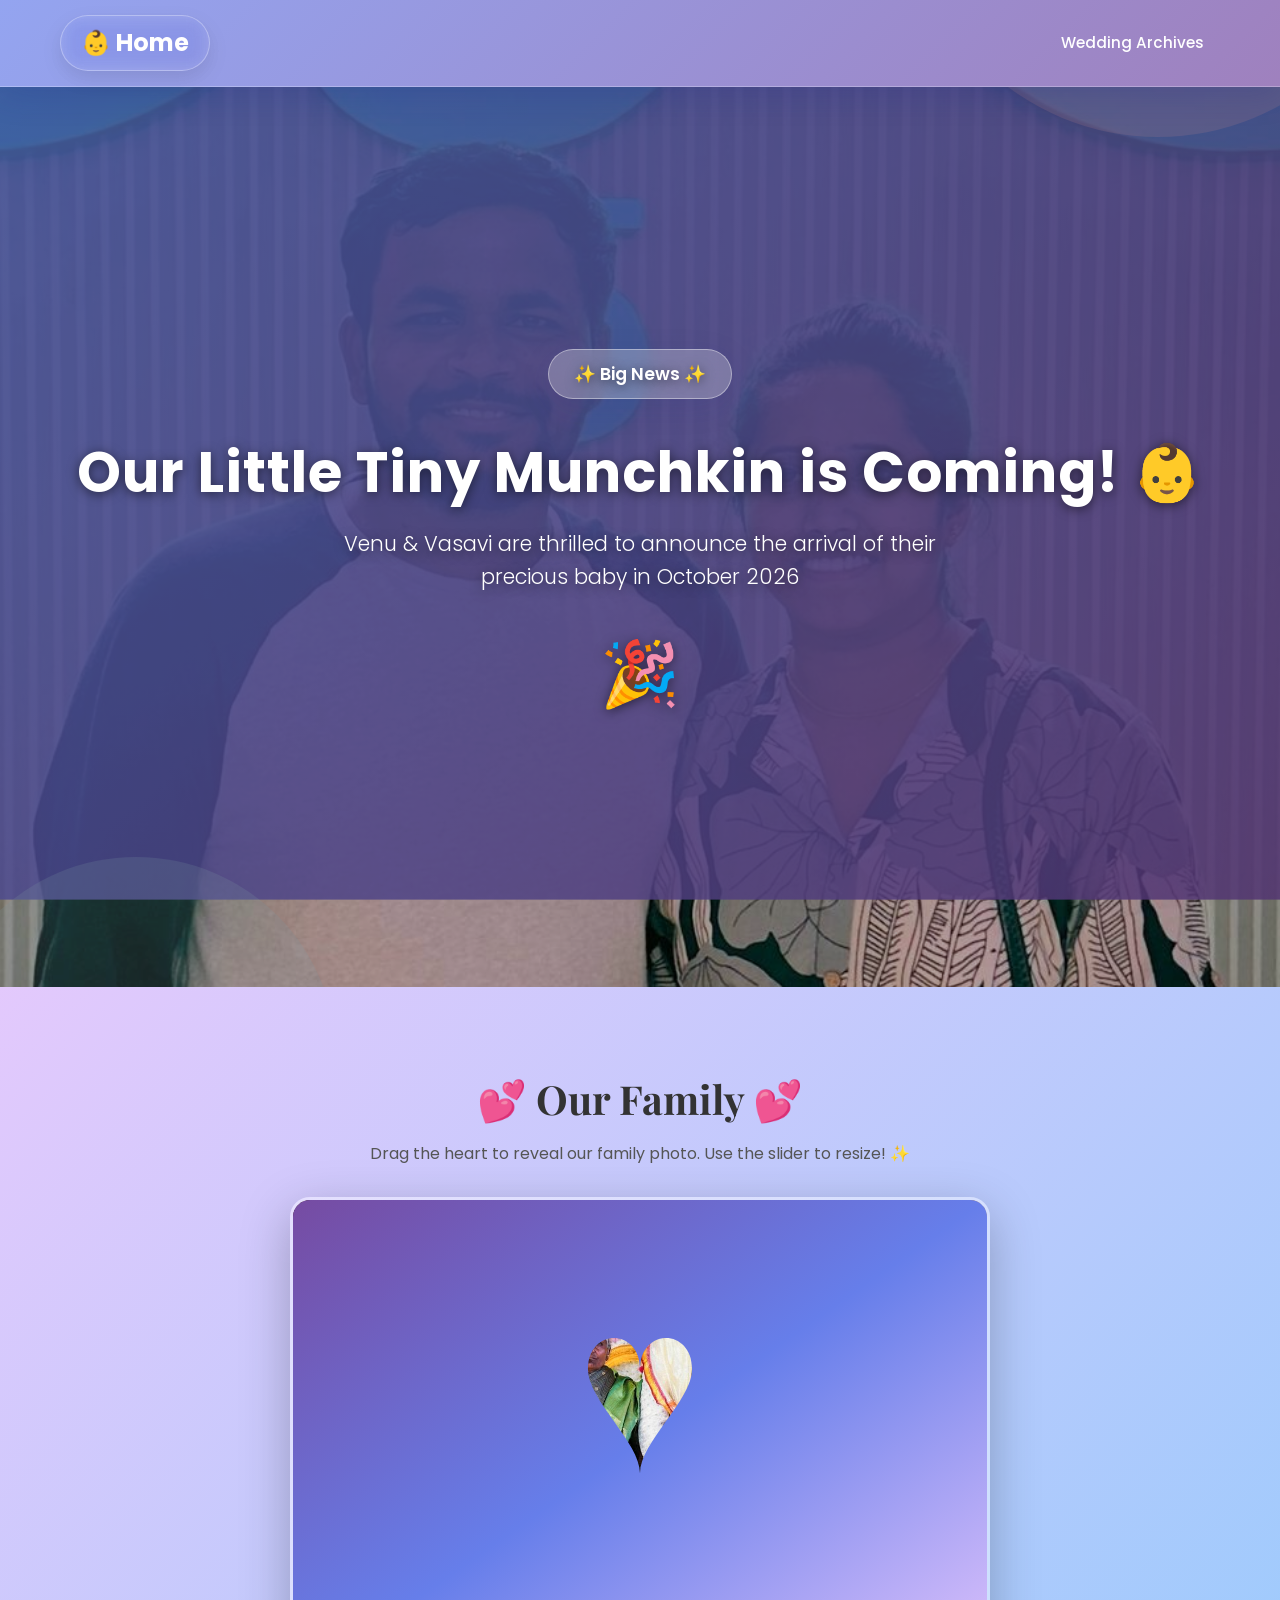
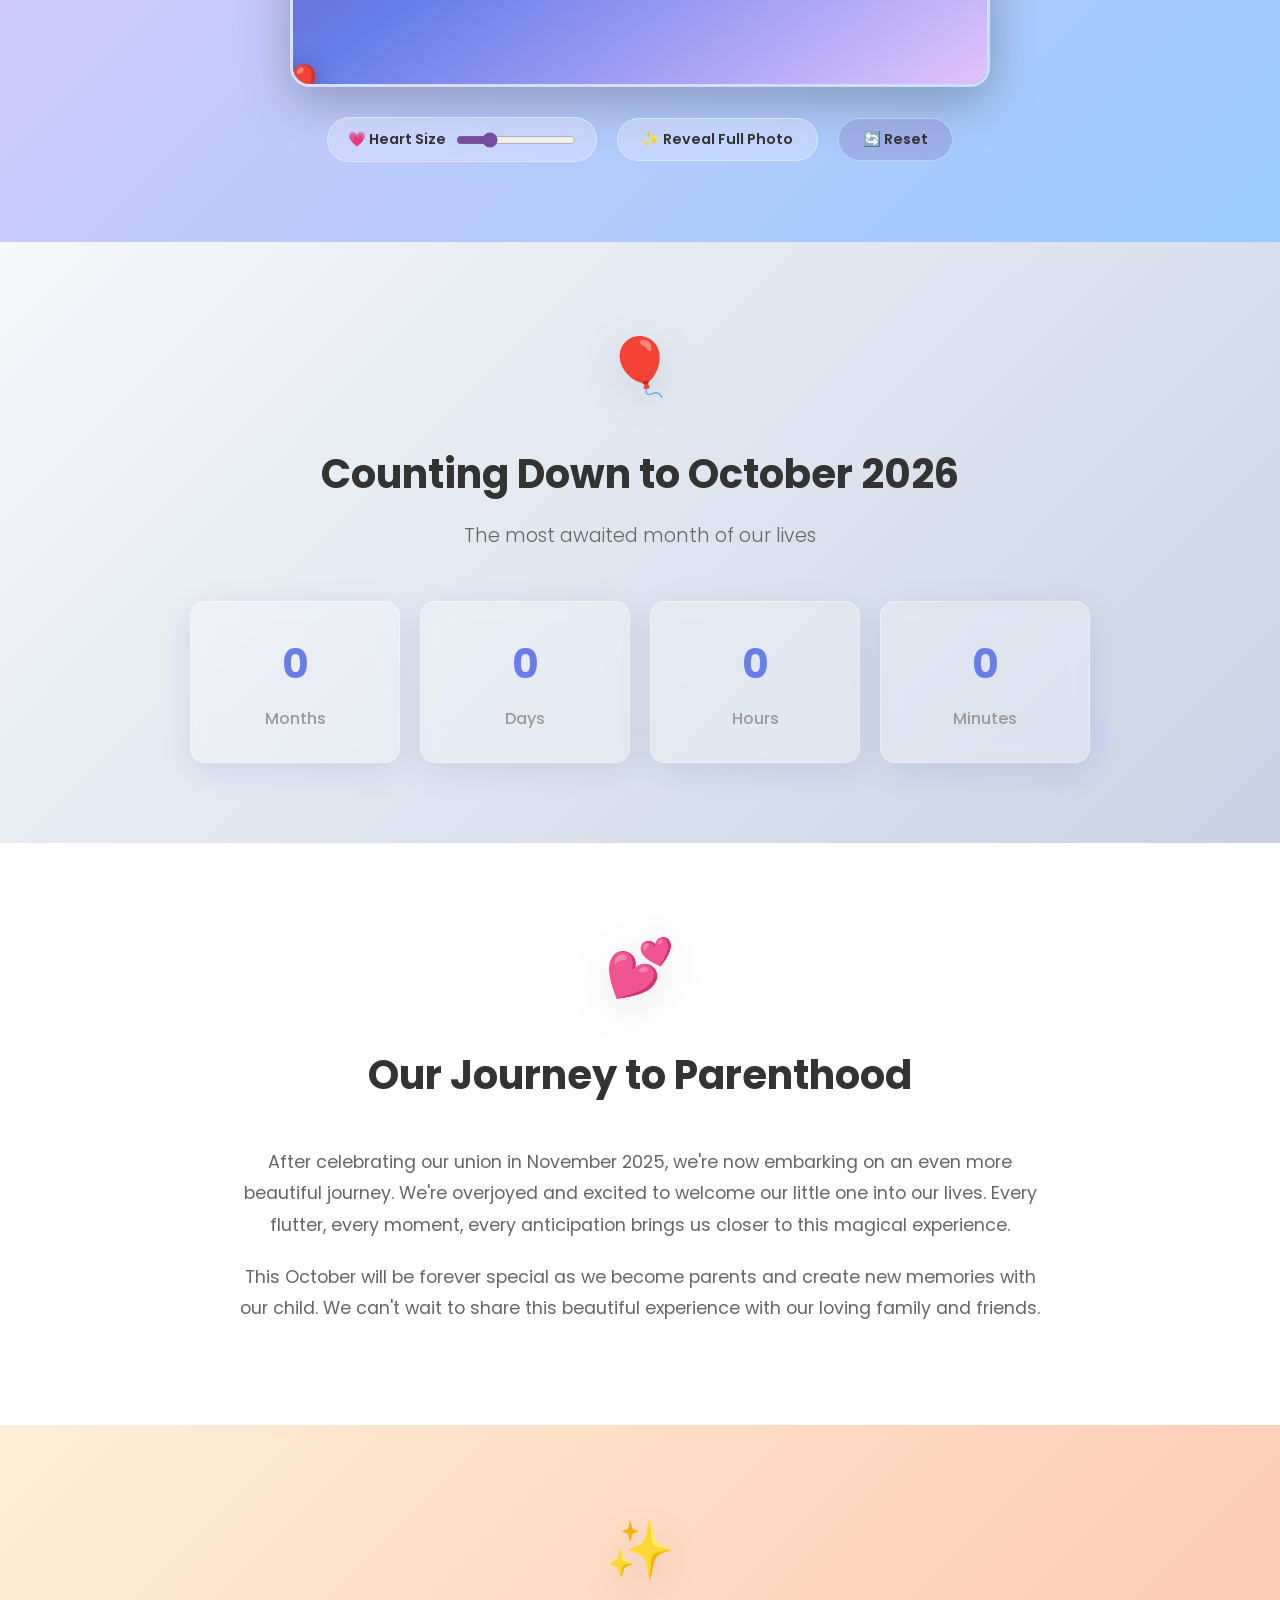
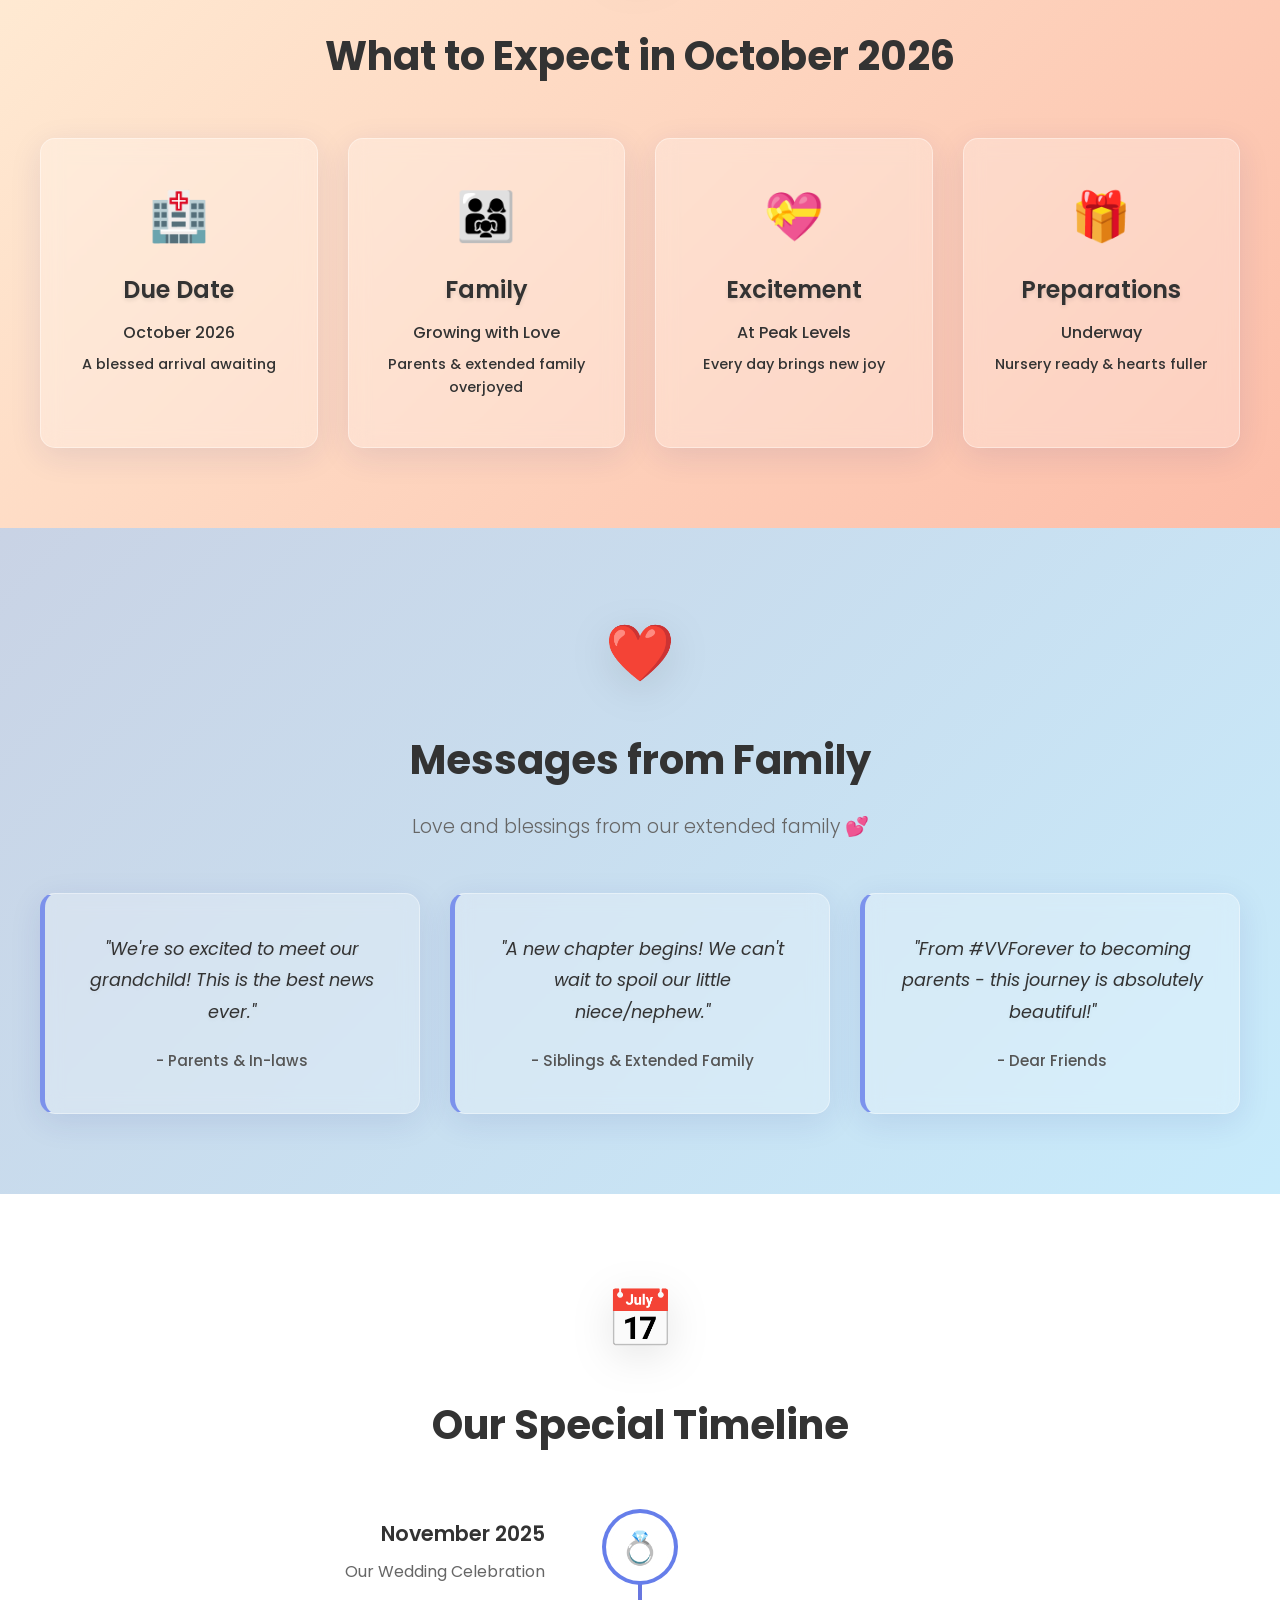
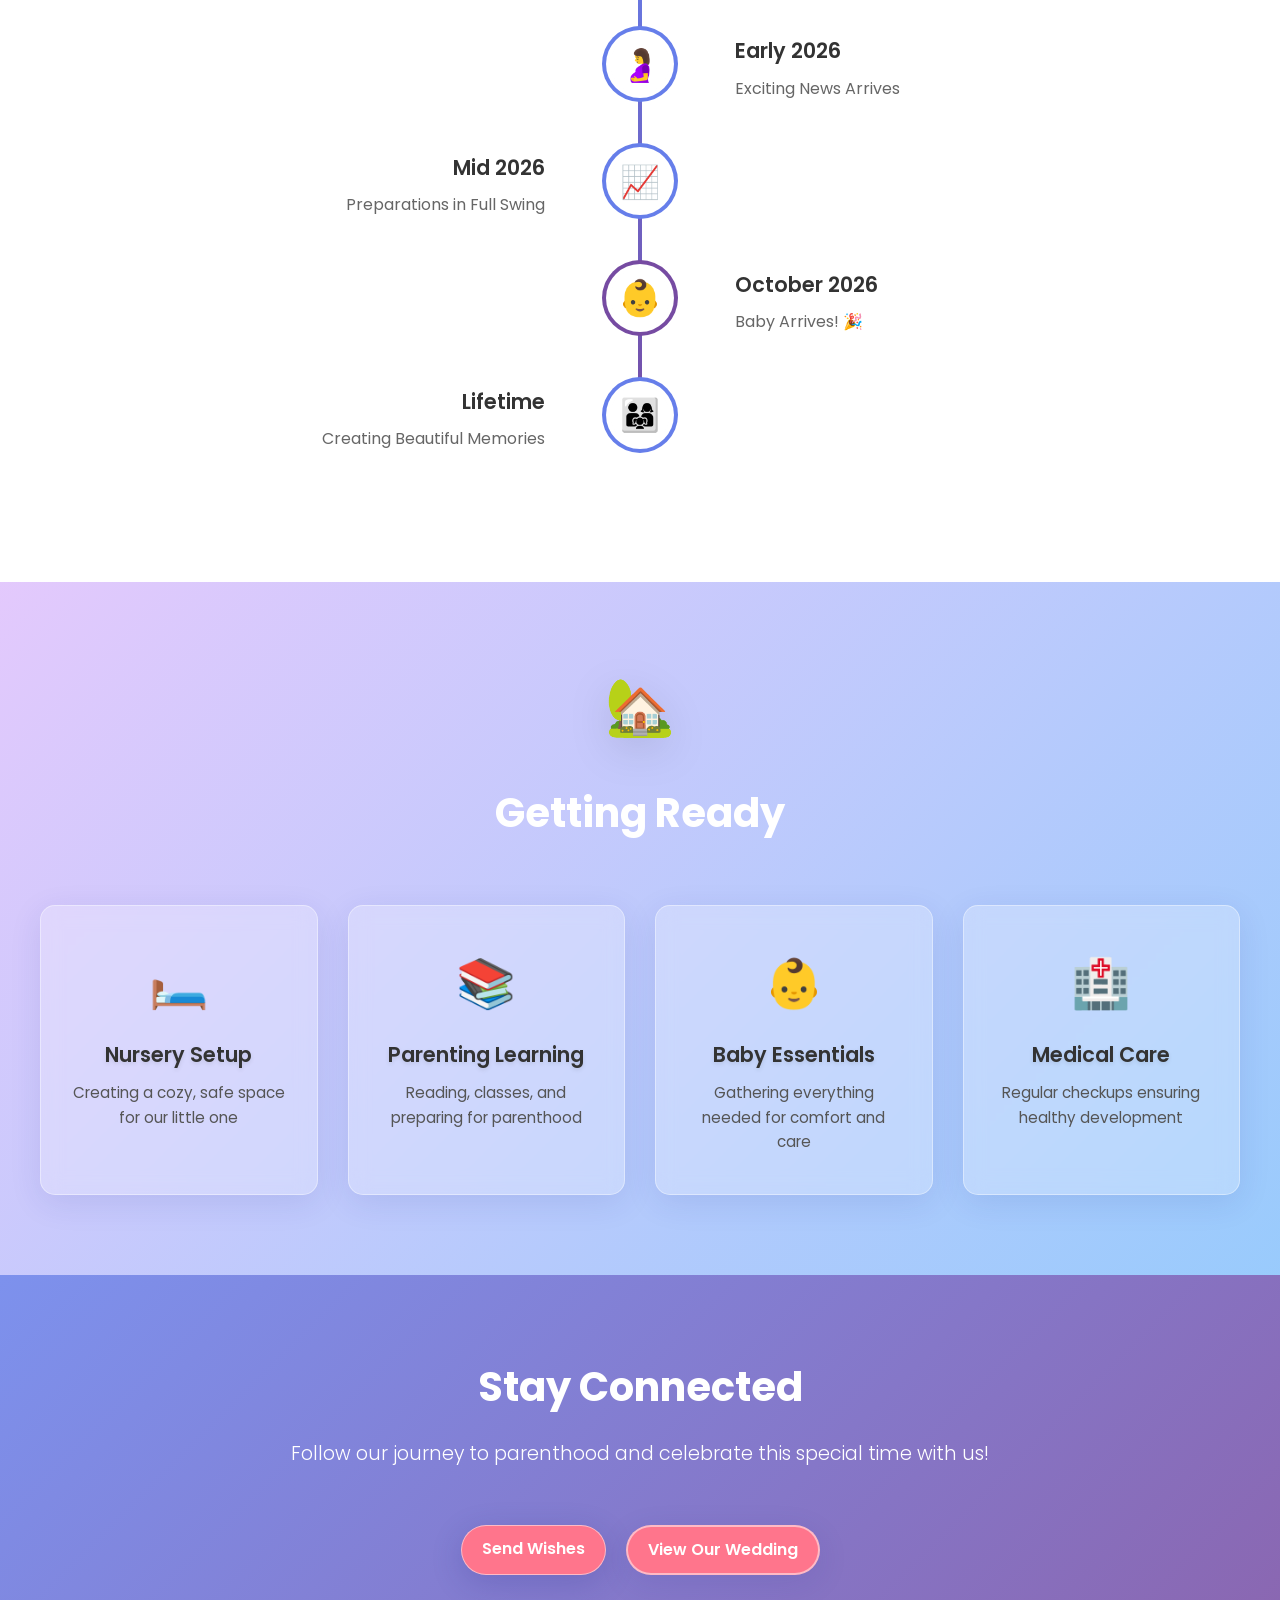
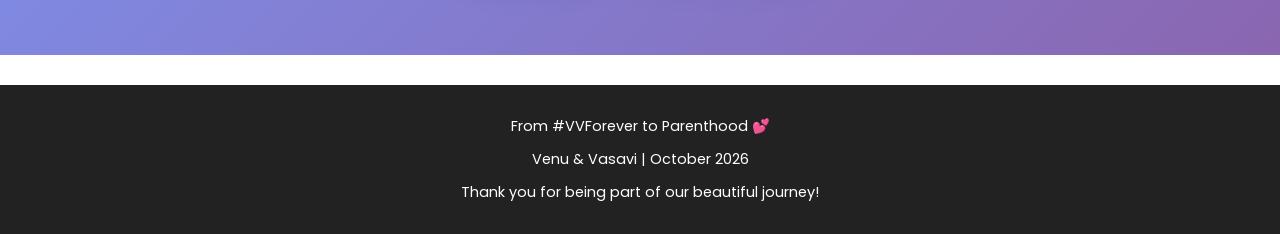
==== index.html @ 071159bf "hero image changed" ====
<!DOCTYPE html>
<html lang="en">
<head>
  <meta charset="UTF-8" />
  <meta name="viewport" content="width=device-width, initial-scale=1.0" />
  <title>Venu ❤️ Vasavi | Baby Arrival 2026</title>
  <link rel="stylesheet" href="style.css" />
  <link href="https://fonts.googleapis.com/css2?family=Poppins:wght@300;500;700&display=swap" rel="stylesheet">
  <link href="https://fonts.googleapis.com/css2?family=Playfair+Display:wght@400;700&display=swap" rel="stylesheet">
</head>

<body>
  <!-- Navigation -->
  <nav class="navbar">
    <div class="nav-container">
      <a href="index.html" class="nav-logo">👶 Home</a>
      <div class="nav-menu">
        <a href="archives.html" class="nav-link">Wedding Archives</a>
      </div>
    </div>
  </nav>

  <!-- Hero Section - Baby Announcement -->
  <section class="baby-hero">
    <div class="hero-overlay"></div>
    <div class="hero-content-baby">
      <div class="announcement-badge">✨ Big News ✨</div>
      <h1 class="baby-title">Our Little Tiny Munchkin is Coming! 👶</h1>
      <p class="baby-subtitle">Venu & Vasavi are thrilled to announce the arrival of their precious baby in October 2026</p>
      <div class="baby-emoji">🎉</div>
    </div>
  </section>

  <!-- 💕 Family Photo Heart Reveal -->
  <section class="family-reveal-section">
    <h2>💕 Our Family 💕</h2>
    <p class="subtitle">Drag the heart to reveal our family photo. Use the slider to resize! ✨</p>

    <div class="reveal-container" id="revealContainer">
      <!-- The family photo underneath -->
      <img src="photos/family_photo.jpeg" alt="Family Photo" class="reveal-photo" draggable="false" />
      <!-- Color overlay with heart-shaped hole -->
      <svg class="reveal-overlay" id="revealOverlay" viewBox="0 0 1000 700" preserveAspectRatio="xMidYMid slice">
        <defs>
          <mask id="heartMask">
            <!-- White = visible overlay (colored), Black = transparent hole -->
            <rect width="100%" height="100%" fill="white" />
            <path id="heartPath" fill="black"
              d="M0,-35 C0,-55 -25,-55 -25,-35 C-25,-20 0,0 0,15 C0,0 25,-20 25,-35 C25,-55 0,-55 0,-35 Z"
              transform="translate(500,350) scale(3)" />
          </mask>
        </defs>
        <!-- Gradient overlay that hides the photo -->
        <rect width="100%" height="100%" fill="url(#overlayGradient)" mask="url(#heartMask)" />
        <defs>
          <linearGradient id="overlayGradient" x1="0%" y1="0%" x2="100%" y2="100%">
            <stop offset="0%" style="stop-color:#764ba2;stop-opacity:1" />
            <stop offset="50%" style="stop-color:#667eea;stop-opacity:1" />
            <stop offset="100%" style="stop-color:#e0c3fc;stop-opacity:1" />
          </linearGradient>
        </defs>
      </svg>
      <!-- Heart outline indicator -->
      <div class="heart-indicator" id="heartIndicator">❤️</div>
    </div>

    <!-- Controls -->
    <div class="reveal-controls">
      <div class="control-group">
        <label for="heartSize">💗 Heart Size</label>
        <input type="range" id="heartSize" min="1" max="15" value="4.5" step="0.5" />
      </div>
      <button class="reveal-btn" id="revealAllBtn">✨ Reveal Full Photo</button>
      <button class="reveal-btn reveal-btn-reset" id="resetBtn">🔄 Reset</button>
    </div>
  </section>

  <!-- October Countdown -->
  <section class="countdown-section">
    <div class="countdown-container">
      <div class="section-icon animated-bounce">🎈</div>
      <h2>Counting Down to October 2026</h2>
      <p class="countdown-subtitle">The most awaited month of our lives</p>
      
      <div id="baby-countdown" class="countdown-timer">
        <div class="countdown-item">
          <span id="months" class="countdown-value">0</span>
          <span id="monthsLabel" class="countdown-label">Months</span>
        </div>
        <div class="countdown-item">
          <span id="days" class="countdown-value">0</span>
          <span id="daysLabel" class="countdown-label">Days</span>
        </div>
        <div class="countdown-item">
          <span id="hours" class="countdown-value">0</span>
          <span id="hoursLabel" class="countdown-label">Hours</span>
        </div>
        <div class="countdown-item">
          <span id="minutes" class="countdown-value">0</span>
          <span id="minutesLabel" class="countdown-label">Minutes</span>
        </div>
      </div>
    </div>
  </section>

  <!-- Our Journey -->
  <section class="journey-section">
    <div class="section-icon animated-pulse">💕</div>
    <h2>Our Journey to Parenthood</h2>
    <div class="journey-content">
      <p>
        After celebrating our union in November 2025, we're now embarking on an even more beautiful journey. We're overjoyed and excited to welcome our little one into our lives. Every flutter, every moment, every anticipation brings us closer to this magical experience.
      </p>
      <p>
        This October will be forever special as we become parents and create new memories with our child. We can't wait to share this beautiful experience with our loving family and friends.
      </p>
    </div>
  </section>

  <!-- Baby Facts Section -->
  <section class="baby-facts-section">
    <div class="section-icon animated-pulse">✨</div>
    <h2>What to Expect in October 2026</h2>
    <div class="facts-grid">
      <div class="fact-card">
        <div class="fact-icon">🏥</div>
        <h3>Due Date</h3>
        <p>October 2026</p>
        <p class="fact-detail">A blessed arrival awaiting</p>
      </div>
      
      <div class="fact-card">
        <div class="fact-icon">👨‍👩‍👧</div>
        <h3>Family</h3>
        <p>Growing with Love</p>
        <p class="fact-detail">Parents & extended family overjoyed</p>
      </div>
      
      <div class="fact-card">
        <div class="fact-icon">💝</div>
        <h3>Excitement</h3>
        <p>At Peak Levels</p>
        <p class="fact-detail">Every day brings new joy</p>
      </div>
      
      <div class="fact-card">
        <div class="fact-icon">🎁</div>
        <h3>Preparations</h3>
        <p>Underway</p>
        <p class="fact-detail">Nursery ready & hearts fuller</p>
      </div>
    </div>
  </section>

  <!-- Family Messages Section -->
  <section class="messages-section">
    <div class="section-icon animated-heartbeat">❤️</div>
    <h2>Messages from Family</h2>
    <p class="section-subtitle">Love and blessings from our extended family 💕</p>
    
    <div class="messages-grid">
      <div class="message-card">
        <p class="message-text">"We're so excited to meet our grandchild! This is the best news ever."</p>
        <p class="message-from">- Parents & In-laws</p>
      </div>
      
      <div class="message-card">
        <p class="message-text">"A new chapter begins! We can't wait to spoil our little niece/nephew."</p>
        <p class="message-from">- Siblings & Extended Family</p>
      </div>
      
      <div class="message-card">
        <p class="message-text">"From #VVForever to becoming parents - this journey is absolutely beautiful!"</p>
        <p class="message-from">- Dear Friends</p>
      </div>
    </div>
  </section>

  <!-- Milestone Timeline -->
  <section class="timeline-section">
    <div class="section-icon animated-float">📅</div>
    <h2>Our Special Timeline</h2>
    
    <div class="timeline">
      <div class="timeline-item">
        <div class="timeline-marker">💍</div>
        <div class="timeline-content">
          <h3>November 2025</h3>
          <p>Our Wedding Celebration</p>
        </div>
      </div>
      
      <div class="timeline-item">
        <div class="timeline-marker">🤰</div>
        <div class="timeline-content">
          <h3>Early 2026</h3>
          <p>Exciting News Arrives</p>
        </div>
      </div>
      
      <div class="timeline-item">
        <div class="timeline-marker">📈</div>
        <div class="timeline-content">
          <h3>Mid 2026</h3>
          <p>Preparations in Full Swing</p>
        </div>
      </div>
      
      <div class="timeline-item active">
        <div class="timeline-marker">👶</div>
        <div class="timeline-content">
          <h3>October 2026</h3>
          <p>Baby Arrives! 🎉</p>
        </div>
      </div>
      
      <div class="timeline-item">
        <div class="timeline-marker">👨‍👩‍👧</div>
        <div class="timeline-content">
          <h3>Lifetime</h3>
          <p>Creating Beautiful Memories</p>
        </div>
      </div>
    </div>
  </section>

  <!-- Nursery & Preparation -->
  <section class="preparation-section">
    <div class="section-icon animated-wiggle">🏡</div>
    <h2>Getting Ready</h2>
    <div class="prep-content">
      <div class="prep-item">
        <span class="prep-emoji">🛏️</span>
        <h3>Nursery Setup</h3>
        <p>Creating a cozy, safe space for our little one</p>
      </div>
      
      <div class="prep-item">
        <span class="prep-emoji">📚</span>
        <h3>Parenting Learning</h3>
        <p>Reading, classes, and preparing for parenthood</p>
      </div>
      
      <div class="prep-item">
        <span class="prep-emoji">👶</span>
        <h3>Baby Essentials</h3>
        <p>Gathering everything needed for comfort and care</p>
      </div>
      
      <div class="prep-item">
        <span class="prep-emoji">🏥</span>
        <h3>Medical Care</h3>
        <p>Regular checkups ensuring healthy development</p>
      </div>
    </div>
  </section>

  <!-- Stay Connected -->
  <section class="stay-connected-section">
    <h2>Stay Connected</h2>
    <p>Follow our journey to parenthood and celebrate this special time with us!</p>
    
    <div class="connect-buttons">
      <a href="mailto:venujkvenk@gmail.com?subject=Baby News - Venu & Vasavi" class="btn btn-primary">Send Wishes</a>
      <a href="archives.html" class="btn btn-secondary">View Our Wedding</a>
    </div>
  </section>

  <!-- Footer -->
  <footer>
    <p>From #VVForever to Parenthood 💕</p>
    <p>Venu & Vasavi | October 2026</p>
    <p>Thank you for being part of our beautiful journey!</p>
  </footer>

  <!-- Countdown Timer Script -->
  <script type="text/plain">
    function updateBabyCountdown() {
      // Target: October 1, 2026
      const targetDate = new Date("October 1, 2026").getTime();
      const now = new Date().getTime();
      const distance = targetDate - now;

      if (distance < 0) {
        document.getElementById('months').textContent = "🎉";
        document.getElementById('days').textContent = "Baby";
        document.getElementById('hours').textContent = "Has";
        document.getElementById('minutes').textContent = "Arrived!";
        return;
      }

      const months = Math.floor(distance / (1000 * 60 * 60 * 24 * 30));
      const days = Math.floor((distance % (1000 * 60 * 60 * 24 * 30)) / (1000 * 60 * 60 * 24));
      const hours = Math.floor((distance % (1000 * 60 * 60 * 24)) / (1000 * 60 * 60));
      const minutes = Math.floor((distance % (1000 * 60 * 60)) / (1000 * 60));

      document.getElementById('months').textContent = months;
      document.getElementById('days').textContent = days;
      document.getElementById('hours').textContent = hours;
      document.getElementById('minutes').textContent = minutes;

      document.getElementById('monthsLabel').textContent = months === 1 ? 'Month' : 'Months';
      document.getElementById('daysLabel').textContent = days === 1 ? 'Day' : 'Days';
      document.getElementById('hoursLabel').textContent = hours === 1 ? 'Hour' : 'Hours';
      document.getElementById('minutesLabel').textContent = minutes === 1 ? 'Minute' : 'Minutes';
    }

    // Initial call
    updateBabyCountdown();

    // Update every minute
    setInterval(updateBabyCountdown, 60000);

    // Enhanced Navbar Scroll Effect with Liquid Glass
    const navbar = document.querySelector('.navbar');
    let scrollThreshold = 50;

    window.addEventListener('scroll', function() {
      if (window.scrollY > scrollThreshold) {
        // When scrolled down - enhance the glass effect
        navbar.style.background = 'linear-gradient(135deg, rgba(102, 126, 234, 0.8) 0%, rgba(118, 75, 162, 0.8) 100%)';
        navbar.style.backdropFilter = 'blur(20px)';
        navbar.style.boxShadow = '0 15px 40px rgba(31, 38, 135, 0.3)';
        navbar.style.borderBottom = '1px solid rgba(255, 255, 255, 0.35)';
      } else {
        // When at top - lighter glass effect
        navbar.style.background = 'linear-gradient(135deg, rgba(102, 126, 234, 0.7) 0%, rgba(118, 75, 162, 0.7) 100%)';
        navbar.style.backdropFilter = 'blur(15px)';
        navbar.style.boxShadow = '0 8px 32px 0 rgba(31, 38, 135, 0.2)';
        navbar.style.borderBottom = '1px solid rgba(255, 255, 255, 0.25)';
      }
    });

    // 💕 Family Photo Heart Reveal Interactive Feature
    (function() {
      const container = document.getElementById('revealContainer');
      const overlay = document.getElementById('revealOverlay');
      const heartPath = document.getElementById('heartPath');
      const heartIndicator = document.getElementById('heartIndicator');
      const sizeSlider = document.getElementById('heartSize');
      const revealAllBtn = document.getElementById('revealAllBtn');
      const resetBtn = document.getElementById('resetBtn');

      let heartX = 600, heartY = 320, heartScale = 4.5;
      let isDragging = false;
      let isRevealed = false;

      function updateHeart() {
        heartPath.setAttribute('transform', `translate(${heartX},${heartY}) scale(${heartScale})`);
        // Position the emoji indicator
        const rect = container.getBoundingClientRect();
        const svgW = 1000, svgH = 700;
        const pxX = (heartX / svgW) * rect.width;
        // The path origin is at the heart's upper notch. Offset to its visual centre.
        const heartCentreY = heartY - (heartScale * 20);
        const pxY = (heartCentreY / svgH) * rect.height;
        heartIndicator.style.left = pxX + 'px';
        heartIndicator.style.top = pxY + 'px';
        heartIndicator.style.fontSize = Math.max(1.5, heartScale * 0.8) + 'rem';
      }

      function getPosition(e) {
        const rect = container.getBoundingClientRect();
        let clientX, clientY;
        if (e.touches) {
          clientX = e.touches[0].clientX;
          clientY = e.touches[0].clientY;
        } else {
          clientX = e.clientX;
          clientY = e.clientY;
        }
        // Convert pixel position to SVG coordinates (viewBox 1000x700)
        const svgX = ((clientX - rect.left) / rect.width) * 1000;
        const svgY = ((clientY - rect.top) / rect.height) * 700;
        return { x: Math.max(0, Math.min(1000, svgX)), y: Math.max(0, Math.min(700, svgY)) };
      }

      function onStart(e) {
        if (isRevealed) return;
        isDragging = true;
    }

    // Initial call
    updateBabyCountdown();

    // Update every minute
    setInterval(updateBabyCountdown, 60000);

    // Enhanced Navbar Scroll Effect with Liquid Glass
    const navbar = document.querySelector('.navbar');
    let scrollThreshold = 50;

    window.addEventListener('scroll', function() {
      if (window.scrollY > scrollThreshold) {
        // When scrolled down - enhance the glass effect
        navbar.style.background = 'linear-gradient(135deg, rgba(102, 126, 234, 0.8) 0%, rgba(118, 75, 162, 0.8) 100%)';
        navbar.style.backdropFilter = 'blur(20px)';
        navbar.style.boxShadow = '0 15px 40px rgba(31, 38, 135, 0.3)';
        navbar.style.borderBottom = '1px solid rgba(255, 255, 255, 0.35)';
      } else {
        // When at top - lighter glass effect
        navbar.style.background = 'linear-gradient(135deg, rgba(102, 126, 234, 0.7) 0%, rgba(118, 75, 162, 0.7) 100%)';
        navbar.style.backdropFilter = 'blur(15px)';
        navbar.style.boxShadow = '0 8px 32px 0 rgba(31, 38, 135, 0.2)';
        navbar.style.borderBottom = '1px solid rgba(255, 255, 255, 0.25)';
      }
    });

    // 💕 Family Photo Heart Reveal Interactive Feature
    (function() {
      const container = document.getElementById('revealContainer');
      const overlay = document.getElementById('revealOverlay');
      const heartPath = document.getElementById('heartPath');
      const heartIndicator = document.getElementById('heartIndicator');
      const sizeSlider = document.getElementById('heartSize');
      const revealAllBtn = document.getElementById('revealAllBtn');
      const resetBtn = document.getElementById('resetBtn');

      let heartX = 600, heartY = 320, heartScale = 4.5;
      let isDragging = false;
      let isRevealed = false;

      function updateHeart() {
        heartPath.setAttribute('transform', `translate(${heartX},${heartY}) scale(${heartScale})`);
        // Position the emoji indicator
        const rect = container.getBoundingClientRect();
        const svgW = 1000, svgH = 700;
        const pxX = (heartX / svgW) * rect.width;
        const pxY = (heartY / svgH) * rect.height;
        heartIndicator.style.left = pxX + 'px';
        heartIndicator.style.top = pxY + 'px';
        heartIndicator.style.fontSize = Math.max(1.5, heartScale * 0.8) + 'rem';
      }

      function getPosition(e) {
        const rect = container.getBoundingClientRect();
        let clientX, clientY;
        if (e.touches) {
          clientX = e.touches[0].clientX;
          clientY = e.touches[0].clientY;
        } else {
          clientX = e.clientX;
          clientY = e.clientY;
        }
        // Convert pixel position to SVG coordinates (viewBox 1000x700)
        const svgX = ((clientX - rect.left) / rect.width) * 1000;
        const svgY = ((clientY - rect.top) / rect.height) * 700;
        return { x: Math.max(0, Math.min(1000, svgX)), y: Math.max(0, Math.min(700, svgY)) };
      }

      function onStart(e) {
        if (isRevealed) return;
        isDragging = true;
        const pos = getPosition(e);
        heartX = pos.x;
        heartY = pos.y;
        updateHeart();
        e.preventDefault();
      }

      function onMove(e) {
        if (!isDragging || isRevealed) return;
        const pos = getPosition(e);
        heartX = pos.x;
        heartY = pos.y;
        updateHeart();
        e.preventDefault();
      }

      function onMove(e) {
        if (!isDragging || isRevealed) return;
        const pos = getPosition(e);
        heartX = pos.x;
        heartY = pos.y;
        updateHeart();
        e.preventDefault();
      }

      function onEnd() {
        isDragging = false;
      }

      // Mouse events
      container.addEventListener('mousedown', onStart);
      window.addEventListener('mousemove', onMove);
      window.addEventListener('mouseup', onEnd);

      function onEnd() {
        isDragging = false;
      }

      // Mouse events
      container.addEventListener('mousedown', onStart);
      window.addEventListener('mousemove', onMove);
      window.addEventListener('mouseup', onEnd);

      // Touch events
      container.addEventListener('touchstart', onStart, { passive: false });
      window.addEventListener('touchmove', onMove, { passive: false });
      window.addEventListener('touchend', onEnd);

      // Size slider
      sizeSlider.addEventListener('input', function() {
        heartScale = parseFloat(this.value);
        updateHeart();
      });

      // Reveal all
      revealAllBtn.addEventListener('click', function() {
        isRevealed = true;
        overlay.classList.add('hidden');
        heartIndicator.style.display = 'none';
        this.textContent = '🎉 Photo Revealed!';
        this.style.background = 'rgba(118, 75, 162, 0.3)';
      });

      // Reset
      resetBtn.addEventListener('click', function() {
        isRevealed = false;
        overlay.classList.remove('hidden');
        heartIndicator.style.display = 'block';
        heartX = 600; heartY = 320; heartScale = 4.5;
        sizeSlider.value = 4.5;
        updateHeart();
        revealAllBtn.textContent = '✨ Reveal Full Photo';
        revealAllBtn.style.background = '';
      });

      // Initial position
      updateHeart();
    })();
  </script>
  <script>
    (() => {
      const target = new Date('2026-10-01T00:00:00').getTime();
      const updateCountdown = () => {
        const distance = Math.max(0, target - Date.now());
        const values = [
          Math.floor(distance / 2592000000),
          Math.floor((distance % 2592000000) / 86400000),
          Math.floor((distance % 86400000) / 3600000),
          Math.floor((distance % 3600000) / 60000)
        ];
        ['months', 'days', 'hours', 'minutes'].forEach((id, index) => document.getElementById(id).textContent = values[index]);
      };
      updateCountdown();
      setInterval(updateCountdown, 60000);

      const navbar = document.querySelector('.navbar');
      window.addEventListener('scroll', () => navbar.classList.toggle('navbar--scrolled', window.scrollY > 50));
    })();
  </script>

</body>
</html>
---- style.css ----
* {
  margin: 0;
  padding: 0;
  box-sizing: border-box;
  font-family: 'Poppins', sans-serif;
}

body {
  color: #333;
  background-color: #fff;
  line-height: 1.6;
}

html {
  scroll-padding-top: 90px;
}
/* ===== NAVIGATION BAR ===== */
.navbar {
  position: sticky;
  top: 0;
  background: linear-gradient(135deg, rgba(102, 126, 234, 0.7) 0%, rgba(118, 75, 162, 0.7) 100%);
  backdrop-filter: blur(15px);
  -webkit-backdrop-filter: blur(15px);
  padding: 15px 0;
  box-shadow: 0 8px 32px 0 rgba(31, 38, 135, 0.2);
  border-bottom: 1px solid rgba(255, 255, 255, 0.25);
  z-index: 1000;
  transition: all 0.3s ease;
}

.nav-container {
  max-width: 1200px;
  margin: 0 auto;
  display: flex;
  justify-content: space-between;
  align-items: center;
  padding: 0 20px;
  flex-wrap: nowrap;
}

.nav-logo {
  font-size: 1.5rem;
  font-weight: 700;
  color: white;
  text-decoration: none;
  display: flex;
  align-items: center;
  background: rgba(255, 255, 255, 0.15);
  backdrop-filter: blur(10px);
  padding: 8px 20px;
  border-radius: 50px;
  border: 1px solid rgba(255, 255, 255, 0.3);
  box-shadow: 0 8px 20px rgba(0, 0, 0, 0.1);
  transition: all 0.3s ease;
}

.nav-menu {
  display: flex;
  gap: 30px;
}

.nav-link {
  color: white;
  text-decoration: none;
  font-weight: 500;
  transition: all 0.3s ease;
  font-size: 0.95rem;
  padding: 8px 16px;
  border-radius: 20px;
  background: rgba(255, 255, 255, 0);
}

.nav-link:hover {
  background: rgba(255, 255, 255, 0.2);
  backdrop-filter: blur(10px);
  transform: translateY(-2px);
  box-shadow: 0 4px 15px rgba(0, 0, 0, 0.1);
}

.nav-link.active {
  background: rgba(255, 255, 255, 0.25);
  backdrop-filter: blur(10px);
  border: 1px solid rgba(255, 255, 255, 0.3);
  box-shadow: 0 4px 15px rgba(255, 215, 0, 0.2);
  border-bottom: none;
}

/* ===== WEDDING MEMORY CALENDAR ===== */
.memory-calendar {
  padding: 88px 20px;
  background: radial-gradient(circle at 15% 15%, rgba(255, 213, 220, 0.7), transparent 32%), linear-gradient(135deg, #fff8f5, #f5efff);
  text-align: center;
}

.calendar-intro {
  max-width: 660px;
  margin: 0 auto 38px;
}

.calendar-kicker,
.calendar-range,
.memory-card__eyebrow {
  color: #9a5570;
  font-size: 0.78rem;
  font-weight: 700;
  letter-spacing: 0.12em;
  text-transform: uppercase;
}

.calendar-intro h2 {
  font-family: 'Playfair Display', serif;
  color: #45253a;
  font-size: clamp(2.3rem, 5vw, 3.8rem);
  line-height: 1.1;
  margin: 8px 0 14px;
}

.calendar-intro p:not(.calendar-kicker),
.calendar-note {
  color: #6b5a62;
}

.calendar-shell {
  max-width: 760px;
  margin: 0 auto;
  padding: 28px;
  background: rgba(255, 255, 255, 0.82);
  border: 1px solid rgba(145, 75, 106, 0.14);
  border-radius: 28px;
  box-shadow: 0 24px 70px rgba(92, 48, 72, 0.12);
}

.calendar-toolbar {
  display: flex;
  align-items: center;
  justify-content: space-between;
  gap: 20px;
  margin-bottom: 25px;
}

.calendar-toolbar h3 {
  color: #45253a;
  font-family: 'Playfair Display', serif;
  font-size: 1.8rem;
  line-height: 1.2;
}

.calendar-range { margin-bottom: 4px; }

.calendar-control {
  width: 42px;
  height: 42px;
  border: 1px solid #ead8df;
  border-radius: 50%;
  background: #fff;
  color: #9a5570;
  cursor: pointer;
  font-size: 1.35rem;
  transition: transform 0.2s ease, background 0.2s ease;
}

.calendar-control:hover:not(:disabled) { background: #fff1f5; transform: scale(1.08); }
.calendar-control:disabled { cursor: not-allowed; color: #d7c6cd; background: #faf7f8; }

.calendar-weekdays,
.calendar-days {
  display: grid;
  grid-template-columns: repeat(7, minmax(0, 1fr));
}

.calendar-weekdays { margin-bottom: 8px; color: #9b858e; font-size: 0.75rem; font-weight: 700; }

.calendar-day {
  position: relative;
  aspect-ratio: 1;
  min-height: 54px;
  display: grid;
  place-items: center;
  border: 0;
  border-radius: 14px;
  background: transparent;
  color: #5b454f;
  font: inherit;
}

button.calendar-day { cursor: pointer; }
button.calendar-day:hover { background: #fff0f4; }
.calendar-day--blank { pointer-events: none; }
.calendar-day--event { background: linear-gradient(145deg, #a84d72, #733e91); color: white; font-weight: 700; box-shadow: 0 8px 18px rgba(125, 60, 104, 0.25); }
.calendar-day--event:hover { background: linear-gradient(145deg, #913e62, #60327b); }
.calendar-day--event::after { content: ''; position: absolute; bottom: 7px; width: 4px; height: 4px; border-radius: 50%; background: #fff; }
.calendar-day--selected { outline: 3px solid #efc1d0; outline-offset: 2px; }

.memory-card {
  display: flex;
  align-items: center;
  gap: 14px;
  min-height: 82px;
  margin-top: 24px;
  padding: 16px 19px;
  border-radius: 16px;
  background: #fff6f7;
  text-align: left;
}

.memory-card__icon { font-size: 1.7rem; }
.memory-card__text { color: #5e4852; line-height: 1.45; }
.memory-card__eyebrow { margin-bottom: 2px; }
.calendar-note { margin: 22px auto 0; font-size: 0.9rem; }

@media (max-width: 520px) {
  .memory-calendar { padding: 64px 14px; }
  .calendar-shell { padding: 18px 12px; border-radius: 20px; }
  .calendar-toolbar h3 { font-size: 1.45rem; }
  .calendar-day { min-height: 42px; border-radius: 10px; font-size: 0.88rem; }
  .calendar-weekdays { font-size: 0.65rem; }
}

@media (max-width: 600px) {
  .navbar {
    padding: 8px 0;
  }

  .nav-container {
    padding: 0 10px;
  }

  .nav-logo {
    font-size: 0.85rem;
    padding: 6px 12px;
    white-space: nowrap;
  }

  .nav-menu {
    gap: 6px;
  }

  .nav-link {
    font-size: 0.75rem;
    padding: 6px 10px;
    white-space: nowrap;
  }
}

@media (max-width: 480px) {
  .nav-logo {
    font-size: 0.8rem;
    padding: 5px 10px;
  }

  .nav-link {
    font-size: 0.7rem;
    padding: 5px 8px;
    border-radius: 15px;
  }
}

/* ===== BABY ANNOUNCEMENT PAGE ===== */
.baby-hero {
  position: relative;
  height: 100vh;
  background: linear-gradient(135deg, rgba(102, 126, 234, 0.85) 0%, rgba(118, 75, 162, 0.85) 100%),
              url('photos/rebranded.jpeg') center 15% / cover no-repeat;
  background-attachment: fixed;
  display: flex;
  align-items: center;
  justify-content: center;
  text-align: center;
  color: white;
  overflow: hidden;
}

.baby-hero::before {
  content: '';
  position: absolute;
  top: -50%;
  right: -10%;
  width: 500px;
  height: 500px;
  background: rgba(255, 182, 193, 0.2);
  border-radius: 50%;
  animation: float 6s ease-in-out infinite;
}

.baby-hero::after {
  content: '';
  position: absolute;
  bottom: -30%;
  left: -5%;
  width: 400px;
  height: 400px;
  background: rgba(173, 216, 230, 0.2);
  border-radius: 50%;
  animation: float 7s ease-in-out infinite reverse;
}

@keyframes float {
  0%, 100% { transform: translateY(0px); }
  50% { transform: translateY(20px); }
}

.hero-overlay {
  position: absolute;
  top: 0;
  left: 0;
  width: 100%;
  height: 100%;
  background: rgba(0, 0, 0, 0.3);
  z-index: 1;
}

.hero-content-baby {
  position: relative;
  z-index: 2;
  animation: slideUp 1s ease-out;
  text-shadow: 0 2px 12px rgba(0, 0, 0, 0.55);
}

@keyframes slideUp {
  from {
    opacity: 0;
    transform: translateY(30px);
  }
  to {
    opacity: 1;
    transform: translateY(0);
  }
}

.announcement-badge {
  display: inline-block;
  background: rgba(255, 255, 255, 0.25);
  backdrop-filter: blur(10px);
  -webkit-backdrop-filter: blur(10px);
  color: white;
  padding: 10px 25px;
  border-radius: 50px;
  font-weight: 600;
  margin-bottom: 20px;
  font-size: 1.1rem;
  border: 1px solid rgba(255, 255, 255, 0.4);
  box-shadow: 0 8px 32px 0 rgba(31, 38, 135, 0.1);
}

.baby-title {
  font-size: 3.5rem;
  font-weight: 700;
  margin: 20px 0;
  letter-spacing: 1px;
  line-height: 1.2;
}

.baby-subtitle {
  font-size: 1.3rem;
  font-weight: 300;
  margin: 20px auto;
  max-width: 600px;
  line-height: 1.6;
  text-align: center;
}

.baby-emoji {
  font-size: 4rem;
  margin-top: 30px;
  animation: bounce 2s infinite;
}

@keyframes bounce {
  0%, 100% { transform: translateY(0); }
  50% { transform: translateY(-20px); }
}

/* ===== FAMILY PHOTO HEART REVEAL ===== */
.family-reveal-section {
  padding: 80px 20px;
  background: linear-gradient(135deg, rgba(224, 195, 252, 0.9) 0%, rgba(142, 197, 252, 0.9) 100%);
  text-align: center;
  scroll-margin-top: 90px;
}

.family-reveal-section h2 {
  font-size: 2.5rem;
  font-family: 'Playfair Display', serif;
  color: #333;
  margin-bottom: 10px;
}

.family-reveal-section .subtitle {
  color: #555;
  margin-bottom: 30px;
  font-size: 1rem;
}

.reveal-container {
  position: relative;
  max-width: 700px;
  margin: 0 auto 30px;
  border-radius: 20px;
  overflow: hidden;
  box-shadow: 0 15px 50px rgba(0, 0, 0, 0.25);
  cursor: grab;
  touch-action: none;
  user-select: none;
  -webkit-user-select: none;
  aspect-ratio: 10 / 7;
  border: 3px solid rgba(255, 255, 255, 0.4);
}

.reveal-container:active {
  cursor: grabbing;
}

.reveal-photo {
  display: block;
  width: 100%;
  height: 100%;
  object-fit: cover;
  pointer-events: none;
}

.reveal-overlay {
  position: absolute;
  top: 0;
  left: 0;
  width: 100%;
  height: 100%;
  pointer-events: none;
  transition: opacity 0.6s ease;
}

.reveal-overlay.hidden {
  opacity: 0;
}

.heart-indicator {
  position: absolute;
  font-size: 2.5rem;
  pointer-events: none;
  transform: translate(-50%, -50%);
  filter: drop-shadow(0 4px 12px rgba(0, 0, 0, 0.3));
  transition: font-size 0.2s ease;
  z-index: 5;
}

/* Controls */
.reveal-controls {
  display: flex;
  align-items: center;
  justify-content: center;
  gap: 20px;
  flex-wrap: wrap;
  max-width: 700px;
  margin: 0 auto;
}

.control-group {
  display: flex;
  align-items: center;
  gap: 10px;
  background: rgba(255, 255, 255, 0.25);
  backdrop-filter: blur(10px);
  -webkit-backdrop-filter: blur(10px);
  padding: 10px 20px;
  border-radius: 50px;
  border: 1px solid rgba(255, 255, 255, 0.4);
}

.control-group label {
  font-weight: 600;
  color: #333;
  font-size: 0.9rem;
  white-space: nowrap;
}

.control-group input[type="range"] {
  width: 120px;
  accent-color: #764ba2;
  cursor: pointer;
}

.reveal-btn {
  background: rgba(255, 255, 255, 0.25);
  backdrop-filter: blur(10px);
  -webkit-backdrop-filter: blur(10px);
  border: 1px solid rgba(255, 255, 255, 0.4);
  color: #333;
  padding: 10px 24px;
  border-radius: 50px;
  font-weight: 600;
  font-size: 0.9rem;
  cursor: pointer;
  transition: all 0.3s ease;
}

.reveal-btn:hover {
  background: rgba(255, 255, 255, 0.4);
  transform: translateY(-2px);
  box-shadow: 0 8px 25px rgba(0, 0, 0, 0.15);
}

.reveal-btn-reset {
  background: rgba(118, 75, 162, 0.2);
}

/* ===== COUNTDOWN SECTION ===== */
.countdown-section {
  padding: 80px 20px;
  background: linear-gradient(135deg, rgba(245, 247, 250, 0.9) 0%, rgba(195, 206, 226, 0.9) 100%);
  text-align: center;
}

.countdown-container {
  max-width: 900px;
  margin: 0 auto;
}

.countdown-section h2 {
  font-size: 2.5rem;
  color: #333;
  margin-bottom: 15px;
  font-weight: 700;
}

.countdown-subtitle {
  font-size: 1.2rem;
  color: #666;
  margin-bottom: 50px;
  font-weight: 300;
}

.countdown-timer {
  display: grid;
  grid-template-columns: repeat(auto-fit, minmax(120px, 1fr));
  gap: 20px;
  margin-top: 40px;
}

.countdown-item {
  background: rgba(255, 255, 255, 0.25);
  backdrop-filter: blur(10px);
  -webkit-backdrop-filter: blur(10px);
  padding: 30px 20px;
  border-radius: 15px;
  box-shadow: 0 8px 32px 0 rgba(31, 38, 135, 0.1);
  border: 1px solid rgba(255, 255, 255, 0.4);
  transition: transform 0.3s ease, background 0.3s ease;
}

.countdown-item:hover {
  transform: translateY(-10px);
  background: rgba(255, 255, 255, 0.35);
  box-shadow: 0 15px 40px 0 rgba(102, 126, 234, 0.2);
}

.countdown-value {
  display: block;
  font-size: 2.5rem;
  font-weight: 700;
  color: #667eea;
  margin-bottom: 10px;
}

.countdown-label {
  display: block;
  font-size: 1rem;
  color: #999;
  font-weight: 500;
}

/* ===== JOURNEY SECTION ===== */
.journey-section {
  padding: 80px 20px;
  background: white;
  text-align: center;
}

.journey-section h2 {
  font-size: 2.5rem;
  color: #333;
  margin-bottom: 40px;
  font-weight: 700;
}

.journey-content {
  max-width: 800px;
  margin: 0 auto;
}

.journey-content p {
  font-size: 1.1rem;
  color: #666;
  margin-bottom: 20px;
  line-height: 1.8;
}

/* ===== BABY FACTS SECTION ===== */
.baby-facts-section {
  padding: 80px 20px;
  background: linear-gradient(135deg, rgba(255, 236, 210, 0.9) 0%, rgba(252, 182, 159, 0.9) 100%), 
              url('photos/photo1.jpg') fixed;
  background-size: cover;
  text-align: center;
}

.baby-facts-section h2 {
  font-size: 2.5rem;
  color: #333;
  margin-bottom: 50px;
  font-weight: 700;
}

.facts-grid {
  display: grid;
  grid-template-columns: repeat(auto-fit, minmax(250px, 1fr));
  gap: 30px;
  max-width: 1200px;
  margin: 0 auto;
}

.fact-card {
  background: rgba(255, 255, 255, 0.25);
  backdrop-filter: blur(10px);
  -webkit-backdrop-filter: blur(10px);
  padding: 40px 30px;
  border-radius: 15px;
  box-shadow: 0 8px 32px 0 rgba(31, 38, 135, 0.1);
  border: 1px solid rgba(255, 255, 255, 0.4);
  transition: transform 0.3s ease, background 0.3s ease, box-shadow 0.3s ease;
}

.fact-card:hover {
  transform: translateY(-15px);
  background: rgba(255, 255, 255, 0.35);
  box-shadow: 0 20px 40px rgba(102, 126, 234, 0.3);
}

.fact-icon {
  font-size: 3rem;
  margin-bottom: 15px;
}

.fact-card h3 {
  font-size: 1.5rem;
  color: #333;
  margin-bottom: 10px;
  font-weight: 600;
  text-shadow: 0 2px 4px rgba(0, 0, 0, 0.1);
}

.fact-card p {
  color: #333;
  margin-bottom: 8px;
  font-weight: 500;
}

.fact-detail {
  font-size: 0.9rem;
  color: #555;
  font-weight: 300;
}

/* ===== MESSAGES SECTION ===== */
.messages-section {
  padding: 80px 20px;
  background: linear-gradient(135deg, rgba(195, 206, 226, 0.9) 0%, rgba(194, 233, 251, 0.9) 100%),
              url('photos/photo2.jpg') fixed;
  background-size: cover;
  text-align: center;
}

.messages-section h2 {
  font-size: 2.5rem;
  color: #333;
  margin-bottom: 20px;
  font-weight: 700;
}

.section-subtitle {
  font-size: 1.2rem;
  color: #666;
  margin-bottom: 50px;
  font-weight: 300;
}

.messages-grid {
  display: grid;
  grid-template-columns: repeat(auto-fit, minmax(300px, 1fr));
  gap: 30px;
  max-width: 1200px;
  margin: 0 auto;
}

.message-card {
  background: rgba(255, 255, 255, 0.25);
  backdrop-filter: blur(10px);
  -webkit-backdrop-filter: blur(10px);
  padding: 40px 30px;
  border-radius: 15px;
  box-shadow: 0 8px 32px 0 rgba(31, 38, 135, 0.1);
  border: 1px solid rgba(255, 255, 255, 0.4);
  border-left: 5px solid rgba(102, 126, 234, 0.8);
  transition: transform 0.3s ease, background 0.3s ease;
}

.message-card:hover {
  transform: translateX(10px);
  background: rgba(255, 255, 255, 0.35);
  box-shadow: 0 15px 40px rgba(102, 126, 234, 0.2);
}

.message-text {
  font-size: 1.1rem;
  color: #333;
  margin-bottom: 20px;
  line-height: 1.8;
  font-style: italic;
  text-shadow: 0 2px 4px rgba(0, 0, 0, 0.05);
}

.message-from {
  color: #555;
  font-weight: 500;
  font-size: 0.95rem;
}

/* ===== TIMELINE SECTION ===== */
.timeline-section {
  padding: 80px 20px;
  background: white;
  text-align: center;
}

.timeline-section h2 {
  font-size: 2.5rem;
  color: #333;
  margin-bottom: 60px;
  font-weight: 700;
}

.timeline {
  max-width: 900px;
  margin: 0 auto;
  position: relative;
}

.timeline::before {
  content: '';
  position: absolute;
  left: 50%;
  transform: translateX(-50%);
  width: 4px;
  height: 100%;
  background: linear-gradient(to bottom, #667eea, #764ba2);
}

.timeline-item {
  margin-bottom: 50px;
  position: relative;
}

.timeline-item:nth-child(odd) .timeline-content {
  margin-left: 0;
  margin-right: auto;
  padding-right: 50px;
  width: 45%;
  text-align: right;
}

.timeline-item:nth-child(even) .timeline-content {
  margin-left: auto;
  margin-right: 0;
  padding-left: 50px;
  width: 45%;
  text-align: left;
}

.timeline-marker {
  position: absolute;
  left: 50%;
  transform: translateX(-50%);
  font-size: 2rem;
  z-index: 10;
  background: white;
  width: 60px;
  height: 60px;
  border-radius: 50%;
  display: flex;
  align-items: center;
  justify-content: center;
  box-shadow: 0 0 0 4px white, 0 0 0 8px #667eea;
}

.timeline-content h3 {
  font-size: 1.3rem;
  color: #333;
  margin-bottom: 8px;
  font-weight: 600;
}

.timeline-content p {
  color: #666;
  font-size: 1rem;
}

.timeline-item.active .timeline-marker {
  box-shadow: 0 0 0 4px white, 0 0 0 8px #764ba2;
  font-size: 2.2rem;
}

@media (max-width: 768px) {
  .timeline::before {
    left: 20px;
  }
  
  .timeline-item:nth-child(odd) .timeline-content,
  .timeline-item:nth-child(even) .timeline-content {
    width: 100%;
    padding-left: 70px;
    padding-right: 0;
    text-align: left;
  }
  
  .timeline-marker {
    left: 20px;
  }
}

/* ===== PREPARATION SECTION ===== */
.preparation-section {
  padding: 80px 20px;
  background: linear-gradient(135deg, rgba(224, 195, 252, 0.9) 0%, rgba(142, 197, 252, 0.9) 100%),
              url('photos/photo3.jpg') fixed;
  background-size: cover;
  text-align: center;
}

.preparation-section h2 {
  font-size: 2.5rem;
  color: #fff;
  margin-bottom: 60px;
  font-weight: 700;
}

.prep-content {
  display: grid;
  grid-template-columns: repeat(auto-fit, minmax(250px, 1fr));
  gap: 30px;
  max-width: 1200px;
  margin: 0 auto;
}

.prep-item {
  background: rgba(255, 255, 255, 0.25);
  backdrop-filter: blur(10px);
  -webkit-backdrop-filter: blur(10px);
  padding: 40px 30px;
  border-radius: 15px;
  box-shadow: 0 8px 32px 0 rgba(31, 38, 135, 0.1);
  border: 1px solid rgba(255, 255, 255, 0.4);
  text-align: center;
  transition: transform 0.3s ease, background 0.3s ease, box-shadow 0.3s ease;
}

.prep-item:hover {
  transform: translateY(-10px);
  background: rgba(255, 255, 255, 0.35);
  box-shadow: 0 15px 40px rgba(0, 0, 0, 0.2);
}

.prep-emoji {
  font-size: 3rem;
  margin-bottom: 15px;
  display: block;
}

.prep-item h3 {
  font-size: 1.3rem;
  color: #333;
  margin-bottom: 10px;
  font-weight: 600;
  text-shadow: 0 2px 4px rgba(0, 0, 0, 0.1);
}

.prep-item p {
  color: #555;
  font-size: 0.95rem;
  line-height: 1.6;
}

/* ===== STAY CONNECTED SECTION ===== */
.stay-connected-section {
  padding: 80px 20px;
  background: linear-gradient(135deg, rgba(102, 126, 234, 0.85) 0%, rgba(118, 75, 162, 0.85) 100%),
              url('photos/photo4.jpg') fixed;
  background-size: cover;
  text-align: center;
  color: white;
}

.stay-connected-section h2 {
  font-size: 2.5rem;
  margin-bottom: 20px;
  font-weight: 700;
}

.stay-connected-section p {
  font-size: 1.2rem;
  margin-bottom: 40px;
  font-weight: 300;
}

.connect-buttons {
  display: flex;
  gap: 20px;
  justify-content: center;
  flex-wrap: wrap;
}

.btn-primary {
  background: rgba(255, 255, 255, 0.9);
  backdrop-filter: blur(10px);
  color: #667eea;
  padding: 15px 40px;
  border-radius: 50px;
  text-decoration: none;
  font-weight: 600;
  transition: all 0.3s ease;
  display: inline-block;
  border: 1px solid rgba(255, 255, 255, 0.5);
  box-shadow: 0 8px 32px 0 rgba(31, 38, 135, 0.2);
}

.btn-primary:hover {
  transform: translateY(-5px);
  background: white;
  box-shadow: 0 15px 40px rgba(102, 126, 234, 0.3);
}

.btn-secondary {
  background: rgba(255, 255, 255, 0.15);
  backdrop-filter: blur(10px);
  color: white;
  border: 2px solid rgba(255, 255, 255, 0.5);
  padding: 13px 38px;
  border-radius: 50px;
  text-decoration: none;
  font-weight: 600;
  transition: all 0.3s ease;
  display: inline-block;
  box-shadow: 0 8px 32px 0 rgba(31, 38, 135, 0.1);
}

.btn-secondary:hover {
  background: rgba(255, 255, 255, 0.25);
  color: white;
  transform: translateY(-5px);
  box-shadow: 0 15px 40px rgba(255, 255, 255, 0.2);
}

/* ===== FOOTER ===== */
footer {
  background: #222;
  color: #fff;
  text-align: center;
  padding: 40px 20px;
}

footer p {
  font-size: 0.95rem;
  margin: 10px 0;
}

/* ===== RESPONSIVE ===== */
@media (max-width: 768px) {
  .nav-logo {
    font-size: 1rem;
    padding: 6px 14px;
  }

  .nav-menu {
    gap: 10px;
  }

  .nav-link {
    font-size: 0.85rem;
    padding: 6px 12px;
  }

  .baby-title {
    font-size: 2.5rem;
  }
  
  .baby-subtitle {
    font-size: 1.1rem;
  }
  
  .countdown-timer {
    grid-template-columns: repeat(2, 1fr);
  }
  
  .facts-grid,
  .messages-grid,
  .prep-content {
    grid-template-columns: 1fr;
  }

  .section-icon {
    font-size: 2.5rem;
    margin-bottom: 20px;
  }
}

@media (max-width: 600px) {
  .baby-title {
    font-size: 2rem;
  }

  .baby-subtitle {
    font-size: 0.95rem;
    padding: 0 15px;
  }

  .announcement-badge {
    font-size: 0.9rem;
    padding: 8px 18px;
  }

  .baby-emoji {
    font-size: 3rem;
  }

  .section-icon {
    font-size: 2.2rem;
    margin-bottom: 15px;
  }

  .countdown-section h2,
  .baby-facts-section h2,
  .messages-section h2,
  .preparation-section h2,
  .family-reveal-section h2 {
    font-size: 1.8rem;
  }

  /* Fix background-attachment: fixed on mobile (iOS Safari doesn't support it) */
  .baby-hero {
    background-attachment: scroll;
  }

  .baby-facts-section,
  .messages-section,
  .preparation-section,
  .stay-connected-section,
  .family-reveal-section {
    background-attachment: scroll;
  }

  /* Mobile styles for family photo heart reveal */
  .family-reveal-section .subtitle {
    font-size: 0.9rem;
  }

  .reveal-controls {
    gap: 10px;
  }

  .control-group {
    padding: 8px 14px;
  }

  .control-group input[type="range"] {
    width: 80px;
  }

  .reveal-btn {
    padding: 8px 16px;
    font-size: 0.8rem;
  }

  .heart-indicator {
    font-size: 2rem;
  }
}

/* ===== SECTION ICONS & ANIMATIONS ===== */
.section-icon {
  font-size: 3.5rem;
  margin-bottom: 30px;
  display: block;
  filter: drop-shadow(0 10px 20px rgba(0, 0, 0, 0.1));
}

/* Bounce Animation */
@keyframes bounceIcon {
  0%, 100% { transform: translateY(0) scale(1); }
  50% { transform: translateY(-20px) scale(1.1); }
}

.animated-bounce {
  animation: bounceIcon 2s ease-in-out infinite;
}

/* Pulse Animation */
@keyframes pulseIcon {
  0%, 100% { transform: scale(1); opacity: 1; }
  50% { transform: scale(1.15); opacity: 0.8; }
}

.animated-pulse {
  animation: pulseIcon 2s ease-in-out infinite;
}

/* Spin Animation */
@keyframes spinIcon {
  0% { transform: rotate(0deg); }
  100% { transform: rotate(360deg); }
}

.animated-spin {
  animation: spinIcon 3s linear infinite;
}

/* Heartbeat Animation */
@keyframes heartbeat {
  0%, 100% { transform: scale(1); }
  25% { transform: scale(1.2); }
  50% { transform: scale(1); }
}

.animated-heartbeat {
  animation: heartbeat 1.5s ease-in-out infinite;
}

/* Float Animation */
@keyframes floatIcon {
  0%, 100% { transform: translateY(0); }
  50% { transform: translateY(-15px); }
}

.animated-float {
  animation: floatIcon 3s ease-in-out infinite;
}

/* Wiggle Animation */
@keyframes wiggleIcon {
  0%, 100% { transform: rotate(0deg); }
  25% { transform: rotate(-5deg); }
  75% { transform: rotate(5deg); }
}

.animated-wiggle {
  animation: wiggleIcon 0.8s ease-in-out infinite;
}

.hero {
  position: relative;
  height: 100vh;
  background: linear-gradient(rgba(20, 10, 20, 0.24), rgba(20, 10, 20, 0.5)), url('images/hero.JPG') center/cover no-repeat;
  display: flex;
  align-items: center;
  justify-content: center;
  text-align: center;
  color: white;
}

.overlay {
  position: absolute;
  top: 0; left: 0;
  width: 100%; height: 100%;
  background: rgba(0,0,0,0.5);
}

.hero-content {
  position: relative;
  z-index: 2;
  max-width: 760px;
  padding: 24px;
  color: #fff;
  text-shadow: 0 2px 12px rgba(0, 0, 0, 0.7);
}

.hero h1 {
  font-size: 3rem;
  letter-spacing: 2px;
}

.hero .date {
  font-size: 1.2rem;
  margin: 10px 0;
}

.hero .tagline {
  margin-bottom: 18px;
  color: #fff;
}

.btn {
  display: inline-block;
  padding: 10px 20px;
  margin-top: 15px;
  background: #ff758c;
  color: white;
  border-radius: 25px;
  text-decoration: none;
  transition: background 0.3s;
}

.btn:hover {
  background: #ff5277;
}

.section {
  padding: 60px 20px;
  text-align: center;
}

.section h2 {
  font-size: 2rem;
  margin-bottom: 20px;
  color: #ff5277;
}

.section p {
  max-width: 700px;
  margin: 0 auto;
  font-size: 1rem;
}

.section.alt {
  background: #fff8f9;
}

.events {
  display: flex;
  flex-wrap: wrap;
  justify-content: center;
  gap: 30px;
  margin-top: 30px;
}

.event {
  background: white;
  padding: 20px;
  border-radius: 15px;
  box-shadow: 0 4px 10px rgba(0,0,0,0.1);
  width: 280px;
}

footer {
  background: #222;
  color: #fff;
  text-align: center;
  padding: 20px 0;
  margin-top: 30px;
}

footer p {
  font-size: 0.9rem;
}

/* Countdown box styling */
#countdown-box {
  position: fixed;
  bottom: 20px;
  left: 20px;
  background: linear-gradient(135deg, #ffdde1, #ee9ca7);
  color: #fff;
  padding: 15px 25px;
  border-radius: 20px;
  font-family: 'Poppins', sans-serif;
  box-shadow: 0 5px 20px rgba(0,0,0,0.2);
  text-align: center;
  z-index: 999;
  animation: fadeIn 2s ease-in-out;
}

#countdown-box h3 {
  font-size: 14px;
  margin: 0 0 5px 0;
  font-weight: 500;
  letter-spacing: 0.5px;
}

#countdown {
  font-size: 18px;
  font-weight: bold;
  letter-spacing: 1px;
}

#countdown span {
  background: rgba(255,255,255,0.2);
  padding: 3px 6px;
  border-radius: 8px;
}

/* Subtle entrance animation */
@keyframes fadeIn {
  from {opacity: 0; transform: translateY(10px);}
  to {opacity: 1; transform: translateY(0);}
}


/* wedding invitation card styling */
.invitation-section {
  text-align: center;
  padding: 80px 20px;
  background: linear-gradient(135deg, #fff0f5, #ffe6eb);
}

.invitation-section h2 {
  font-family: 'Great Vibes', cursive;
  font-size: 40px;
  color: #c2185b;
  margin-bottom: 10px;
}

.invitation-section .subtitle {
  color: #555;
  margin-bottom: 40px;
}

/* 3D Wrapper */
.card-wrapper {
  perspective: 2000px;
  display: flex;
  justify-content: center;
  align-items: center;
}

/* Wedding Card Container */
.wedding-card {
  position: relative;
  width: 700px;
  height: 500px;  /* ✅ Increased height so page 1 fits fully */
  transform-style: preserve-3d;
  transition: transform 1.5s ease-in-out;
}

/* Cover (Page 1) */
.card-face.card-cover {
  position: absolute;
  width: 100%;
  height: 100%;
  backface-visibility: hidden;
  transform-origin: left;
  z-index: 2;
  border-radius: 12px;
  box-shadow: 0 10px 25px rgba(0,0,0,0.2);
  overflow: hidden;
  transition: transform 1.5s ease-in-out;
}
.card-cover img {
  width: 100%;
  height: 100%;
  object-fit: cover;
  border-radius: 12px;
}

/* Swipe hint */
.swipe-icon {
  position: absolute;
  bottom: 20px;
  right: 25px;
  background: rgba(255,255,255,0.9);
  color: #c2185b;
  padding: 6px 14px;
  border-radius: 20px;
  font-weight: 600;
  animation: swipeHint 1.3s infinite alternate;
  z-index: 3;
  cursor: pointer;
}

@keyframes swipeHint {
  from { transform: translateX(0); }
  to { transform: translateX(-10px); }
}

/* Inside Pages (2 & 3) */
.card-inner {
  display: flex;
  width: 100%;
  height: 100%;
  border-radius: 12px;
  overflow: hidden;
  box-shadow: 0 10px 25px rgba(0,0,0,0.2);
}

.card-left, .card-right {
  width: 50%;
  height: 100%;
}

.card-left img, .card-right img {
  width: 100%;
  height: 100%;
  object-fit: cover;
  transform: none; /* fix mirroring */
}

/* When opened */
.wedding-card.open .card-cover {
  transform: rotateY(-180deg);
  z-index: 0;
}

/* Responsive */
@media (max-width: 768px) {
  .wedding-card {
    width: 95%;
    height: 380px;
  }
  .swipe-icon { font-size: 12px; right: 15px; bottom: 15px; }
}
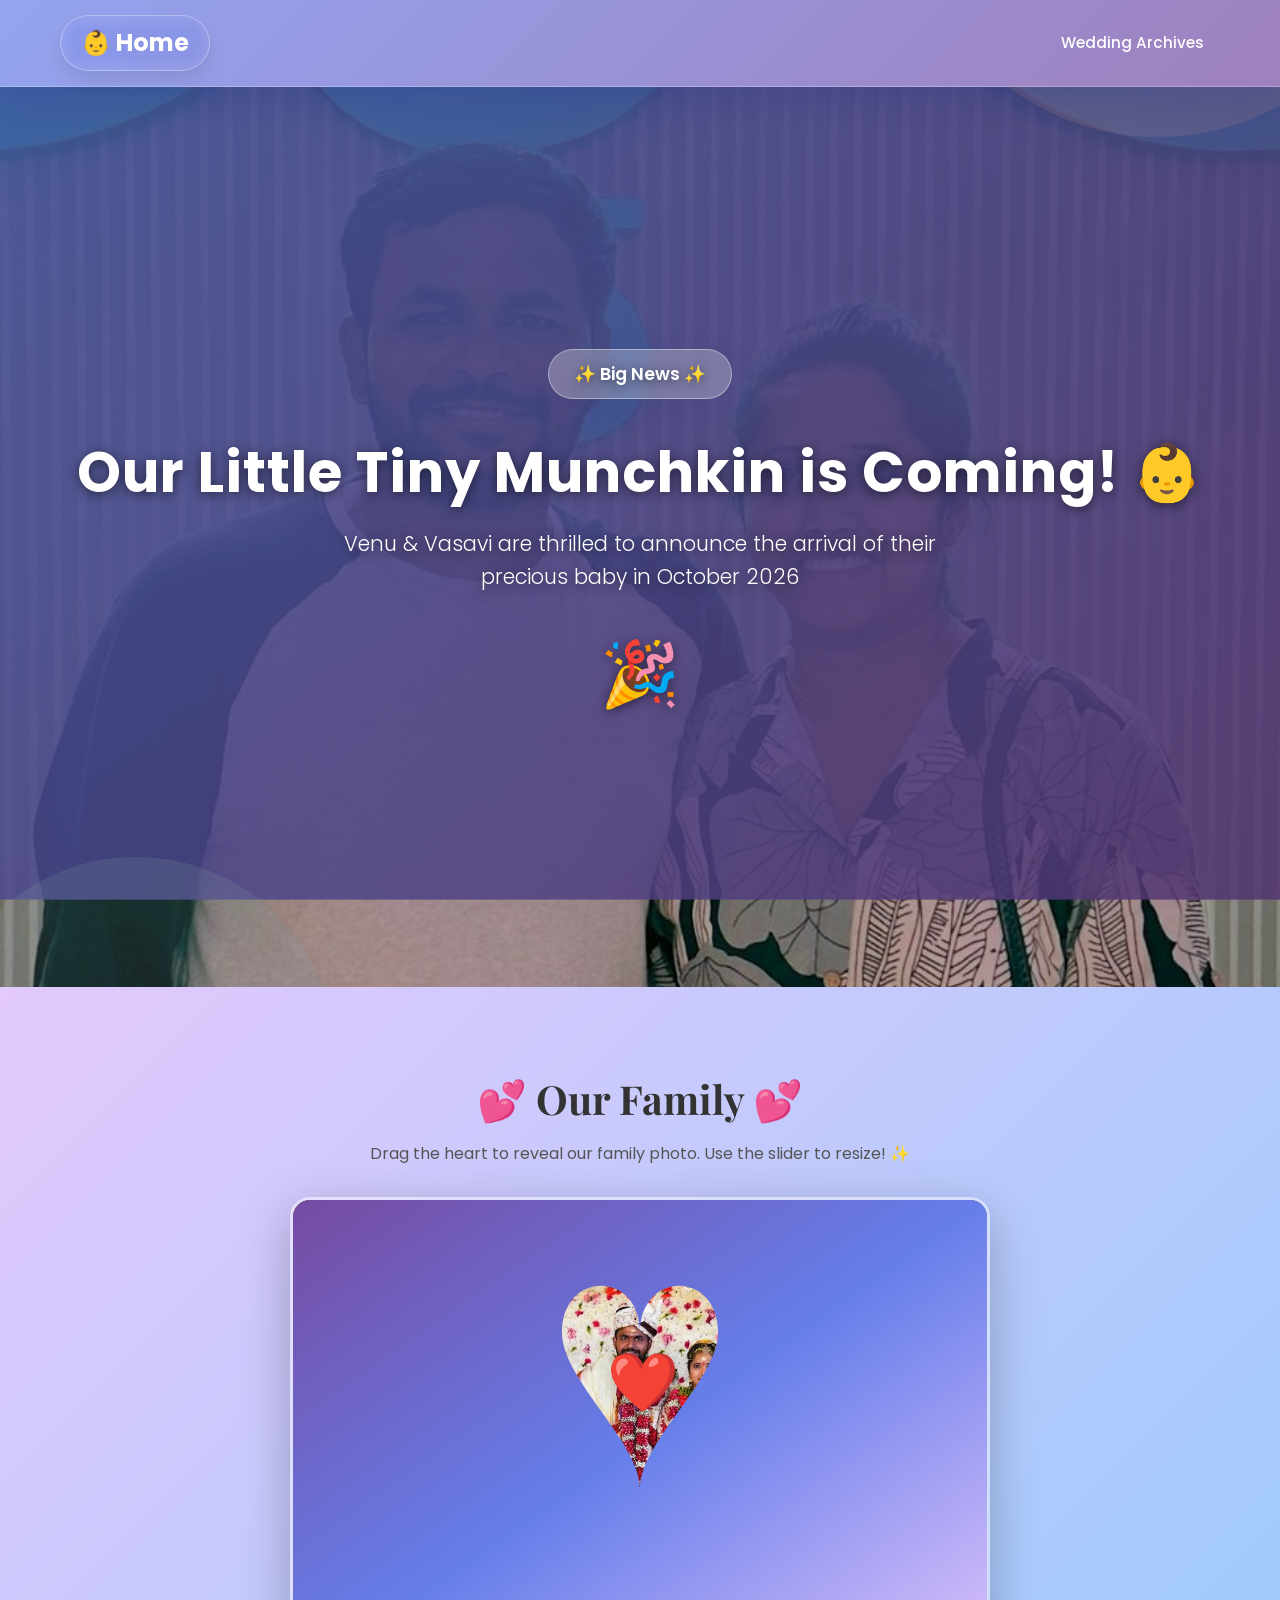
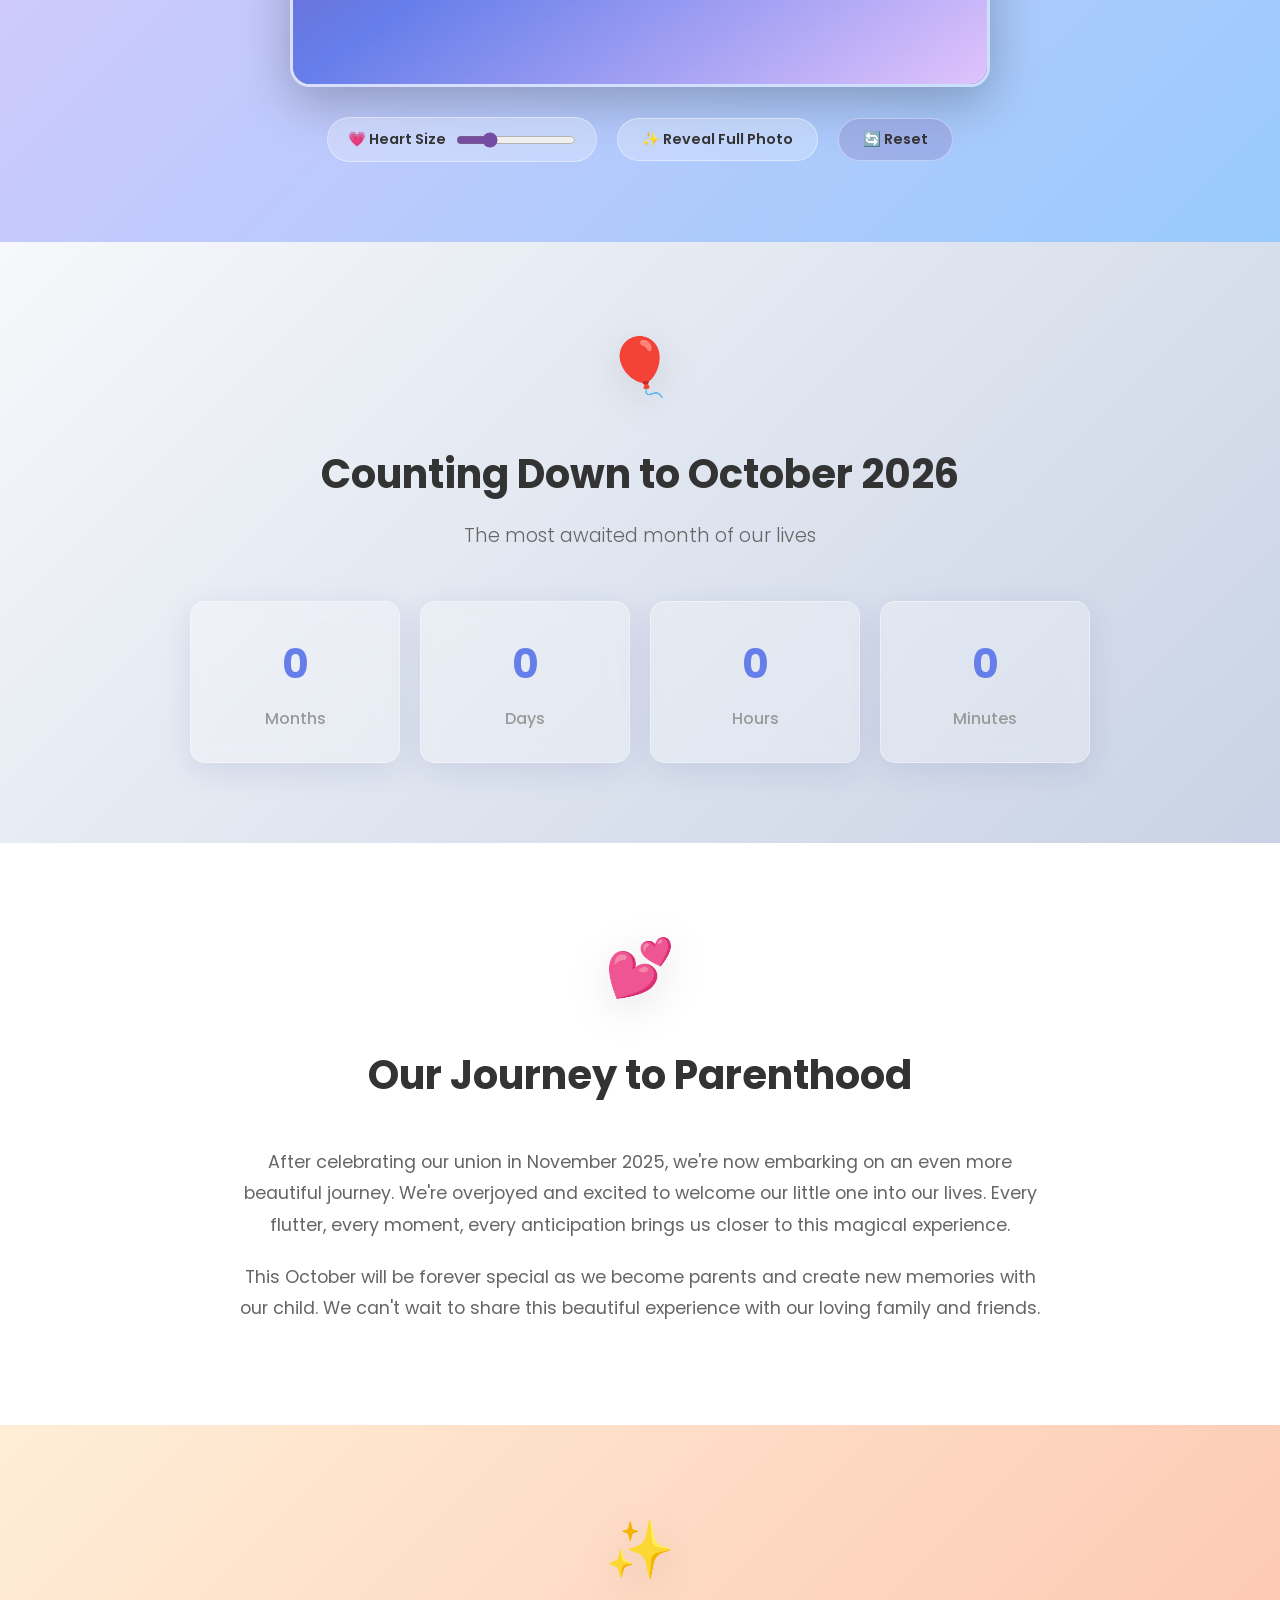
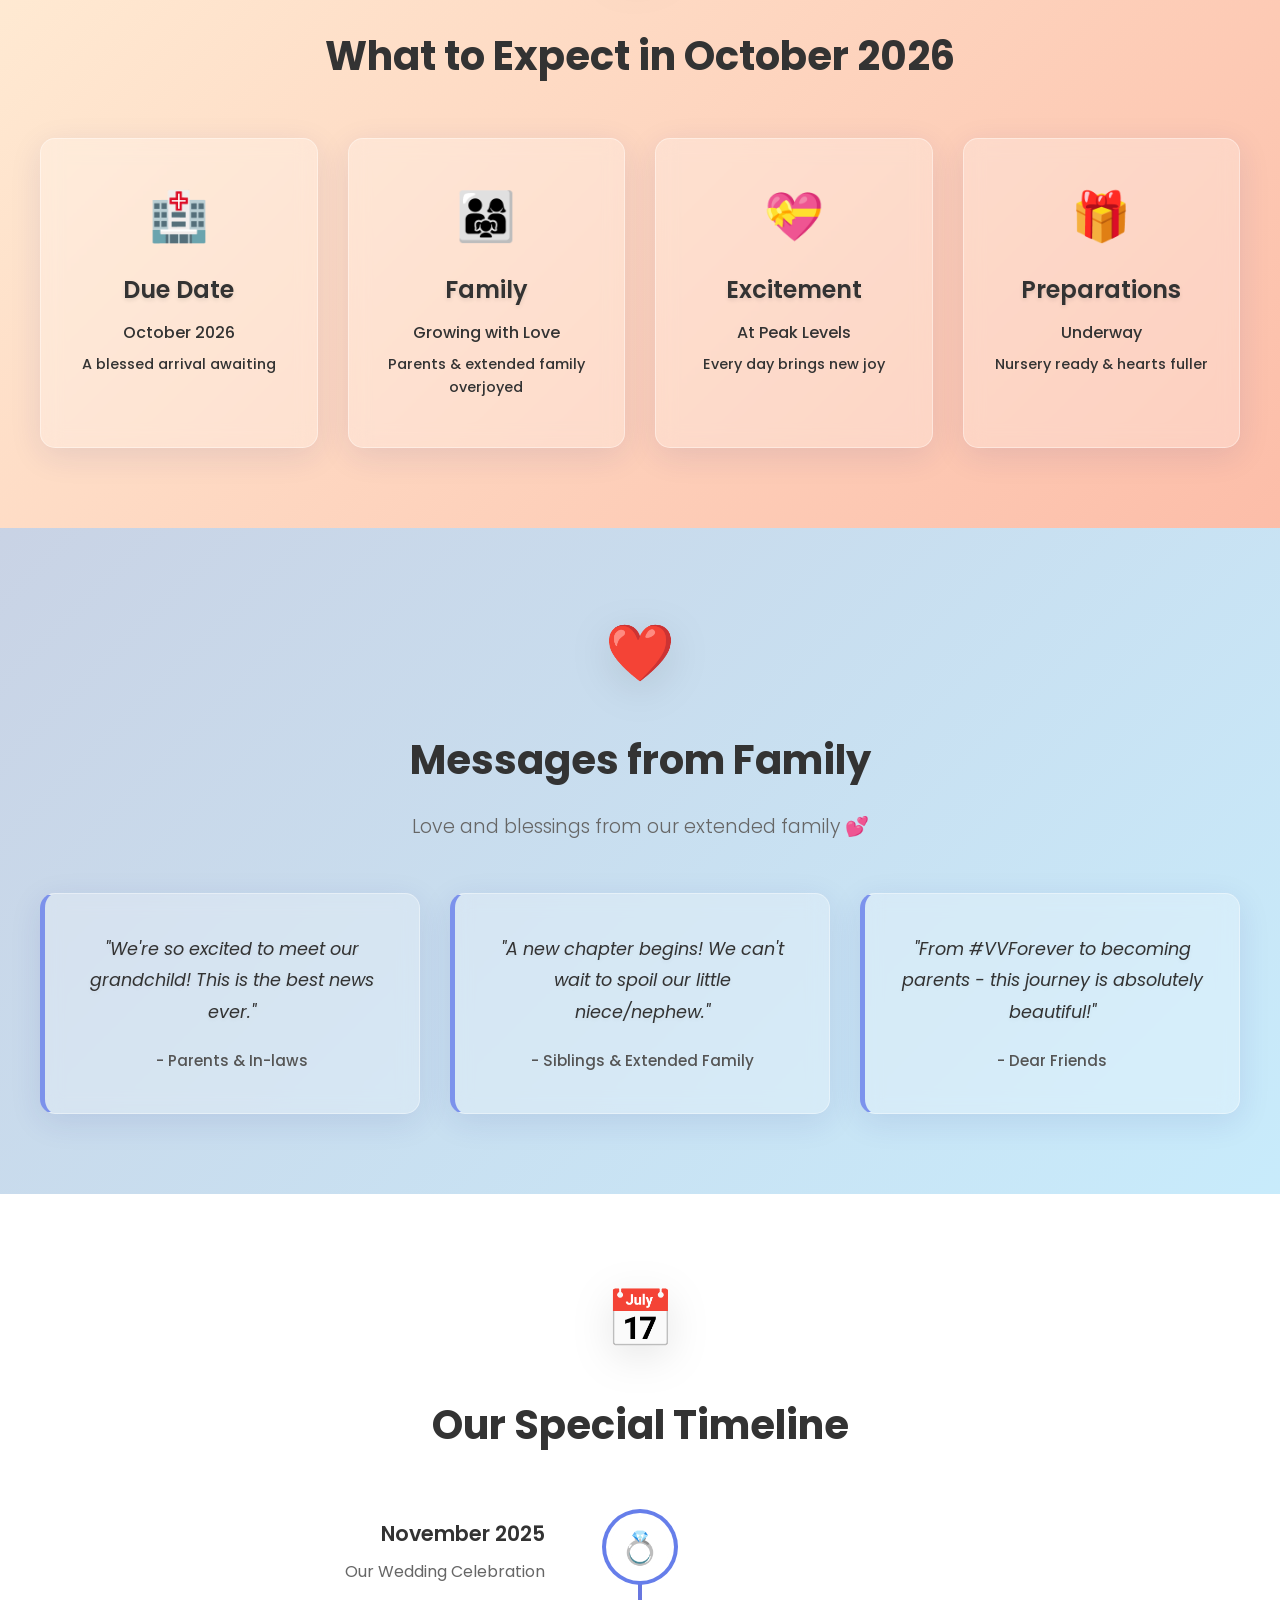
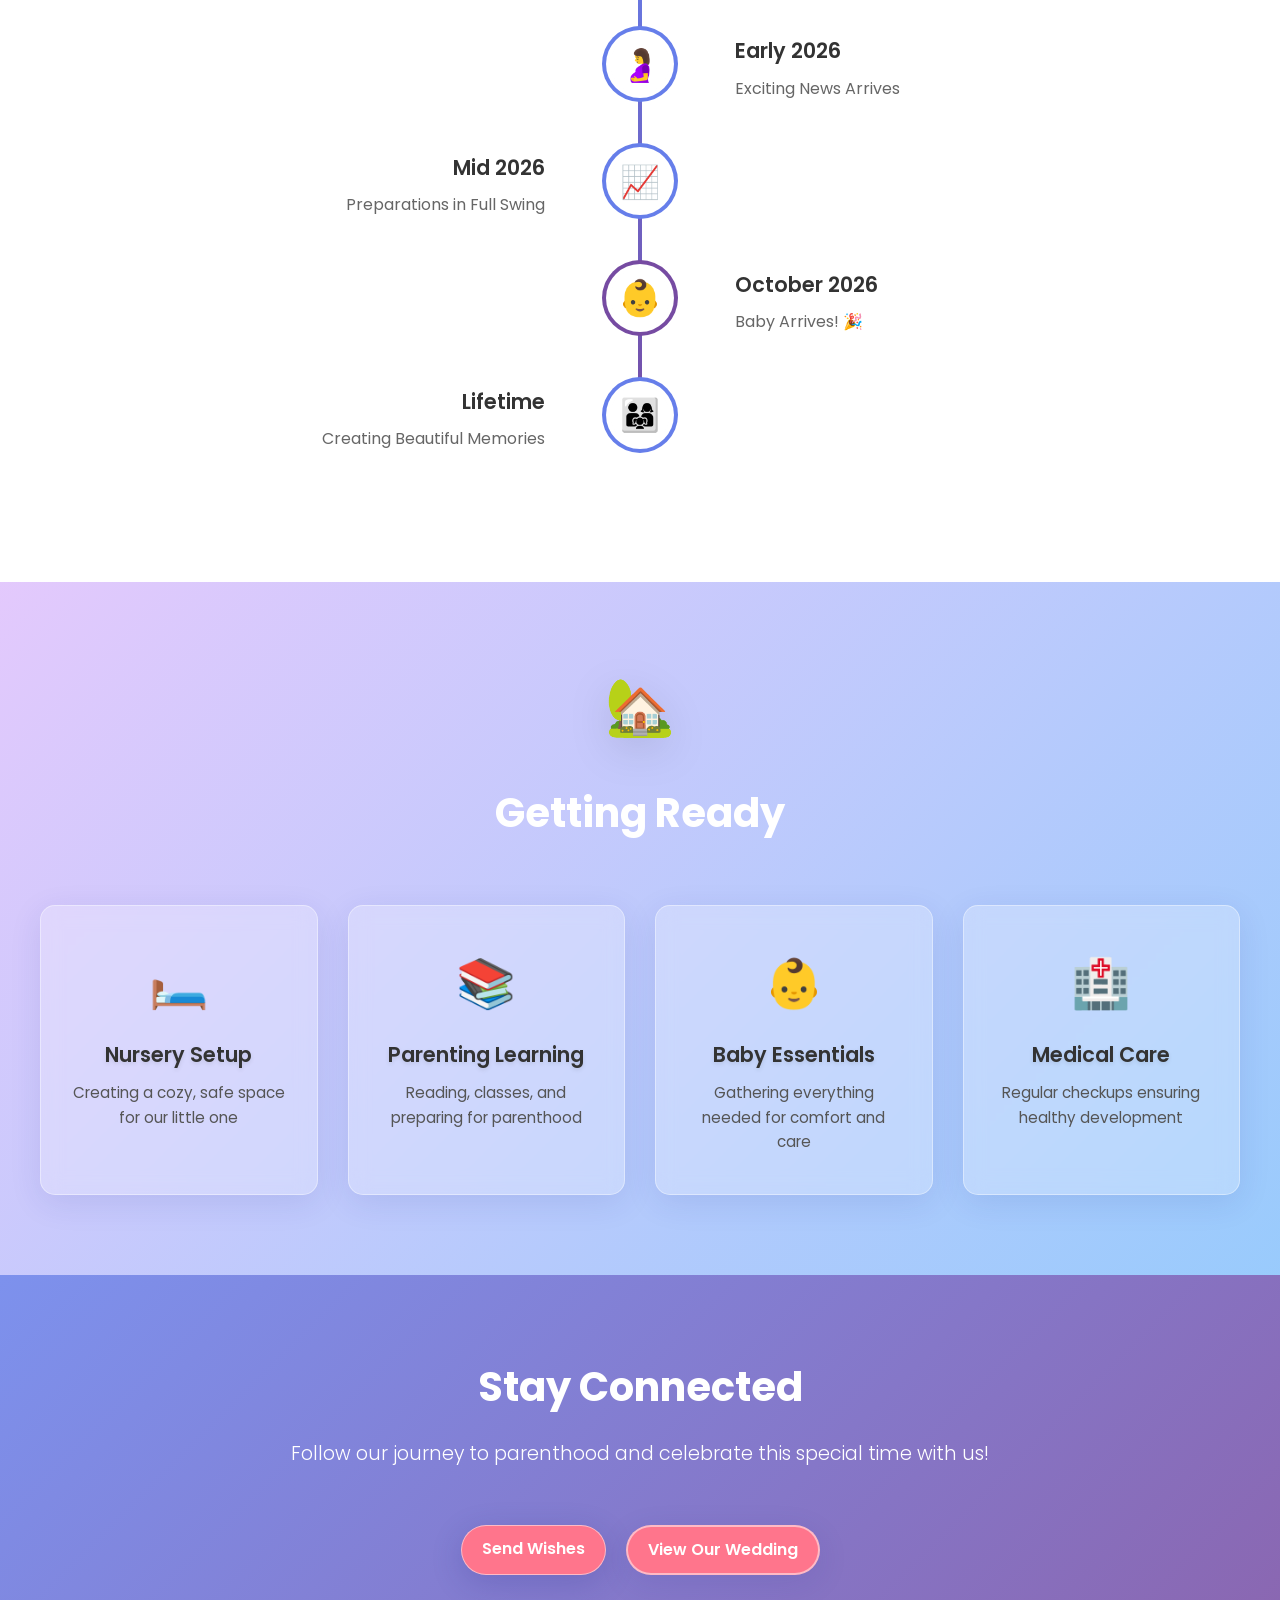
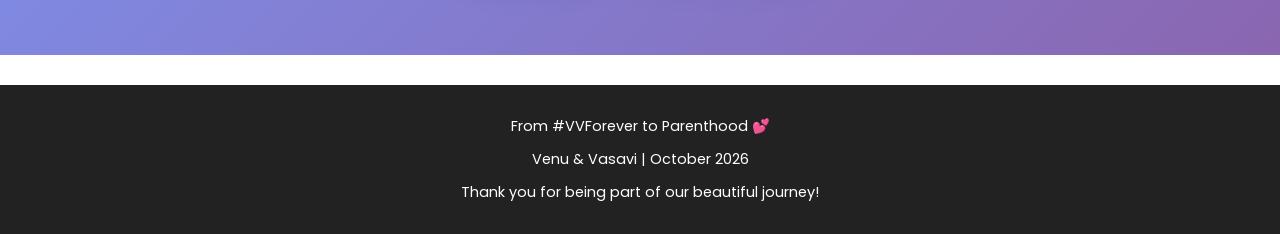
==== commit cc806fb3: "reveal family photo fixed" ====
--- a/index.html
+++ b/index.html
@@ -548,6 +548,76 @@
 
       const navbar = document.querySelector('.navbar');
       window.addEventListener('scroll', () => navbar.classList.toggle('navbar--scrolled', window.scrollY > 50));
+
+      const revealContainer = document.getElementById('revealContainer');
+      const revealOverlay = document.getElementById('revealOverlay');
+      const heartPath = document.getElementById('heartPath');
+      const heartIndicator = document.getElementById('heartIndicator');
+      const heartSize = document.getElementById('heartSize');
+      const revealAll = document.getElementById('revealAllBtn');
+      const resetReveal = document.getElementById('resetBtn');
+
+      if (revealContainer && revealOverlay && heartPath && heartIndicator && heartSize && revealAll && resetReveal) {
+        const svgWidth = 1000;
+        const svgHeight = 700;
+        let heartX = 500;
+        let heartY = 350;
+        let heartScale = Number(heartSize.value);
+        let isRevealed = false;
+
+        const updateHeart = () => {
+          heartPath.setAttribute('transform', `translate(${heartX},${heartY}) scale(${heartScale})`);
+          const box = revealContainer.getBoundingClientRect();
+          const centreY = heartY - (heartScale * 20);
+          heartIndicator.style.left = `${(heartX / svgWidth) * box.width}px`;
+          heartIndicator.style.top = `${(centreY / svgHeight) * box.height}px`;
+          heartIndicator.style.fontSize = `${Math.max(1.5, heartScale * 0.8)}rem`;
+        };
+
+        const moveHeartTo = (event) => {
+          if (isRevealed) return;
+          const box = revealContainer.getBoundingClientRect();
+          heartX = Math.max(0, Math.min(svgWidth, ((event.clientX - box.left) / box.width) * svgWidth));
+          heartY = Math.max(0, Math.min(svgHeight, ((event.clientY - box.top) / box.height) * svgHeight));
+          updateHeart();
+        };
+
+        revealContainer.addEventListener('pointerdown', (event) => {
+          if (isRevealed) return;
+          revealContainer.setPointerCapture(event.pointerId);
+          moveHeartTo(event);
+          event.preventDefault();
+        });
+        revealContainer.addEventListener('pointermove', (event) => {
+          if (revealContainer.hasPointerCapture(event.pointerId)) moveHeartTo(event);
+        });
+        revealContainer.addEventListener('pointerup', (event) => {
+          if (revealContainer.hasPointerCapture(event.pointerId)) revealContainer.releasePointerCapture(event.pointerId);
+        });
+        heartSize.addEventListener('input', () => {
+          heartScale = Number(heartSize.value);
+          updateHeart();
+        });
+        revealAll.addEventListener('click', () => {
+          isRevealed = true;
+          revealOverlay.classList.add('hidden');
+          heartIndicator.hidden = true;
+          revealAll.textContent = 'Photo Revealed!';
+        });
+        resetReveal.addEventListener('click', () => {
+          isRevealed = false;
+          heartX = 500;
+          heartY = 350;
+          heartScale = Number(heartSize.defaultValue);
+          heartSize.value = heartScale;
+          revealOverlay.classList.remove('hidden');
+          heartIndicator.hidden = false;
+          revealAll.textContent = 'Reveal Full Photo';
+          updateHeart();
+        });
+        window.addEventListener('resize', updateHeart);
+        updateHeart();
+      }
     })();
   </script>
 
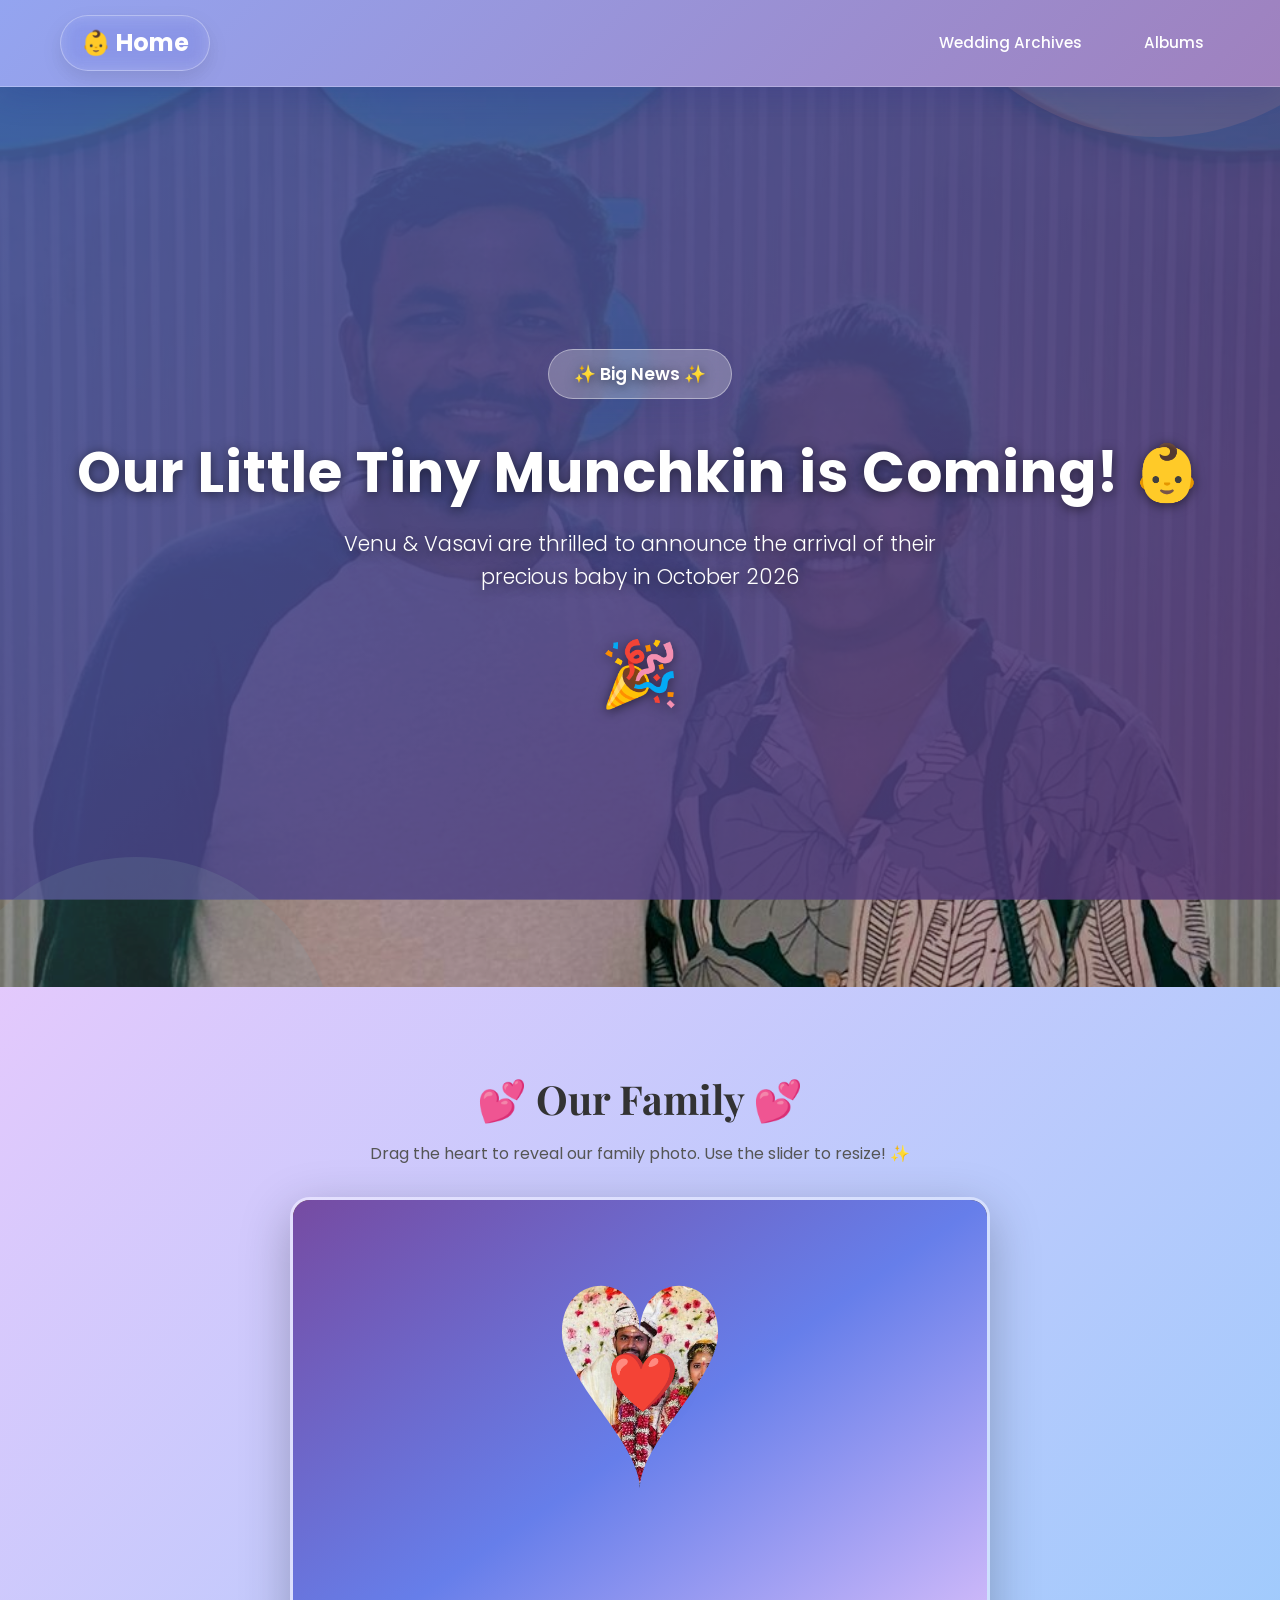
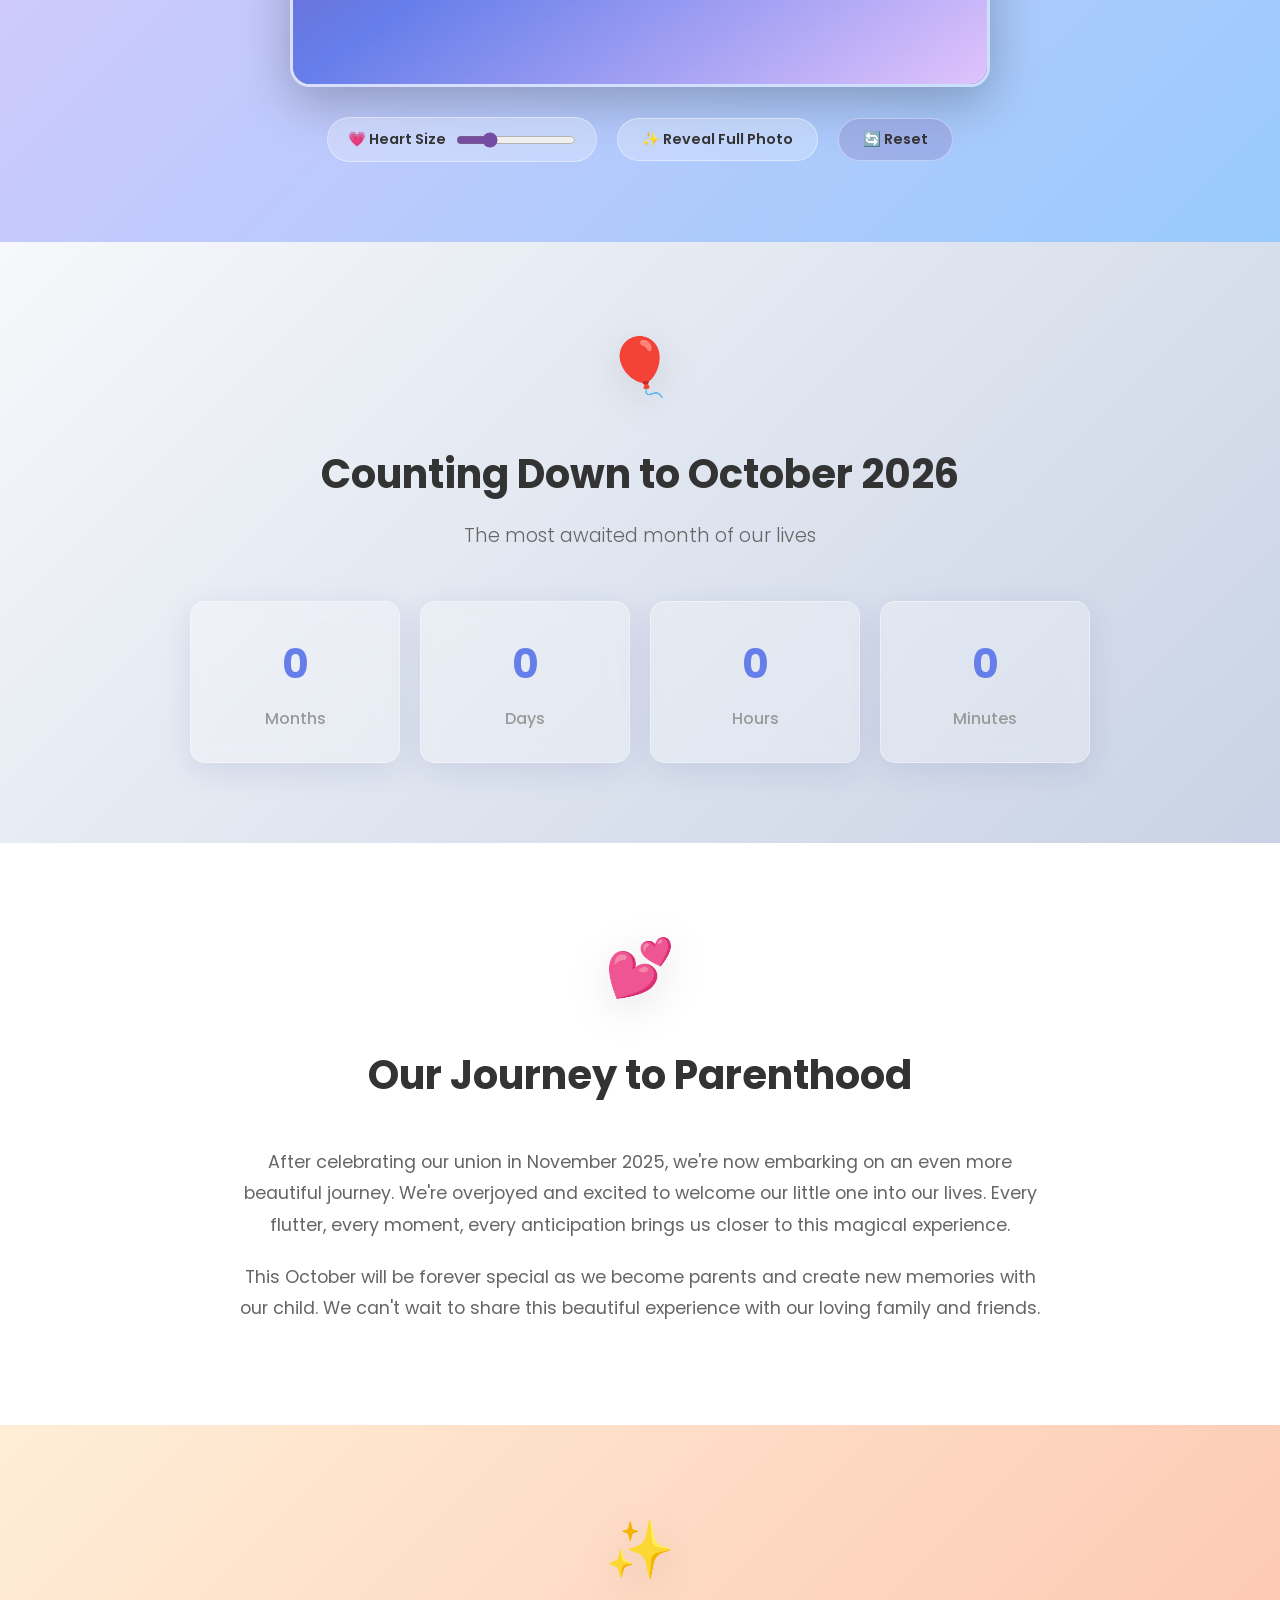
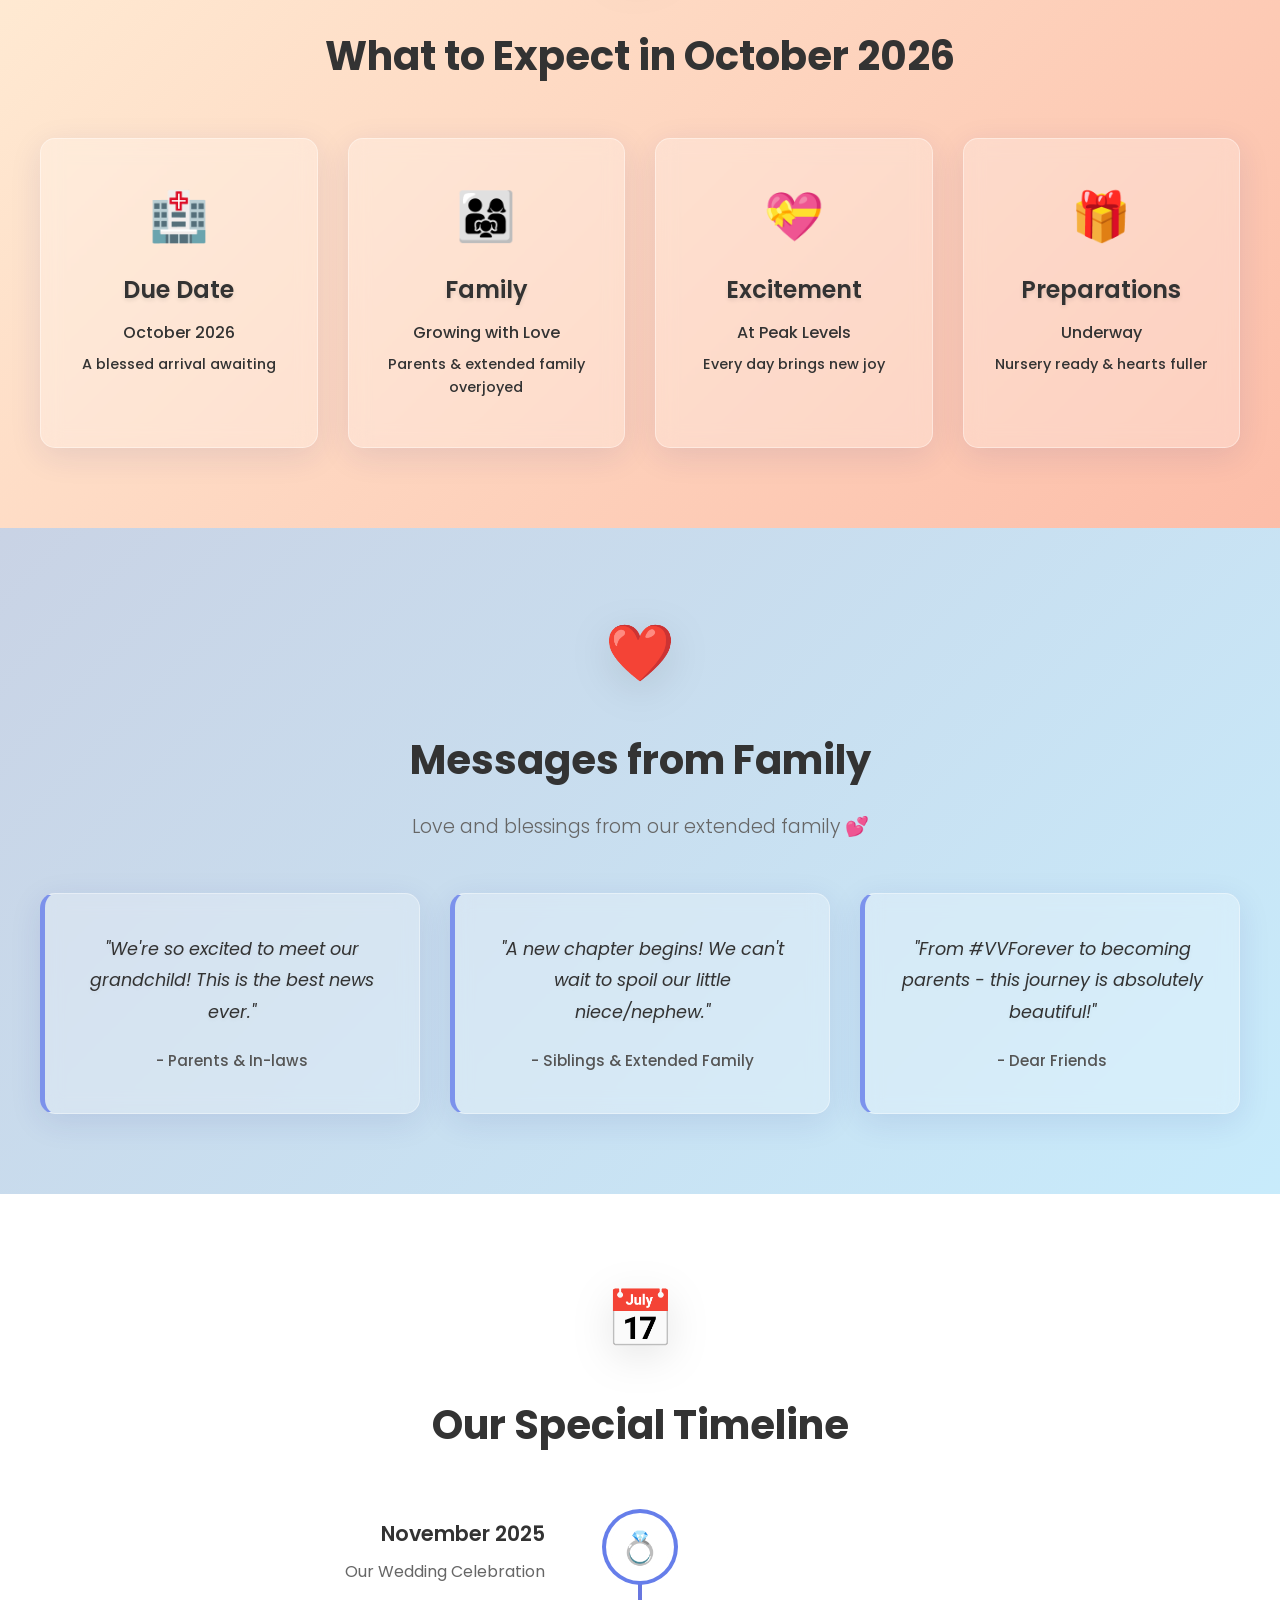
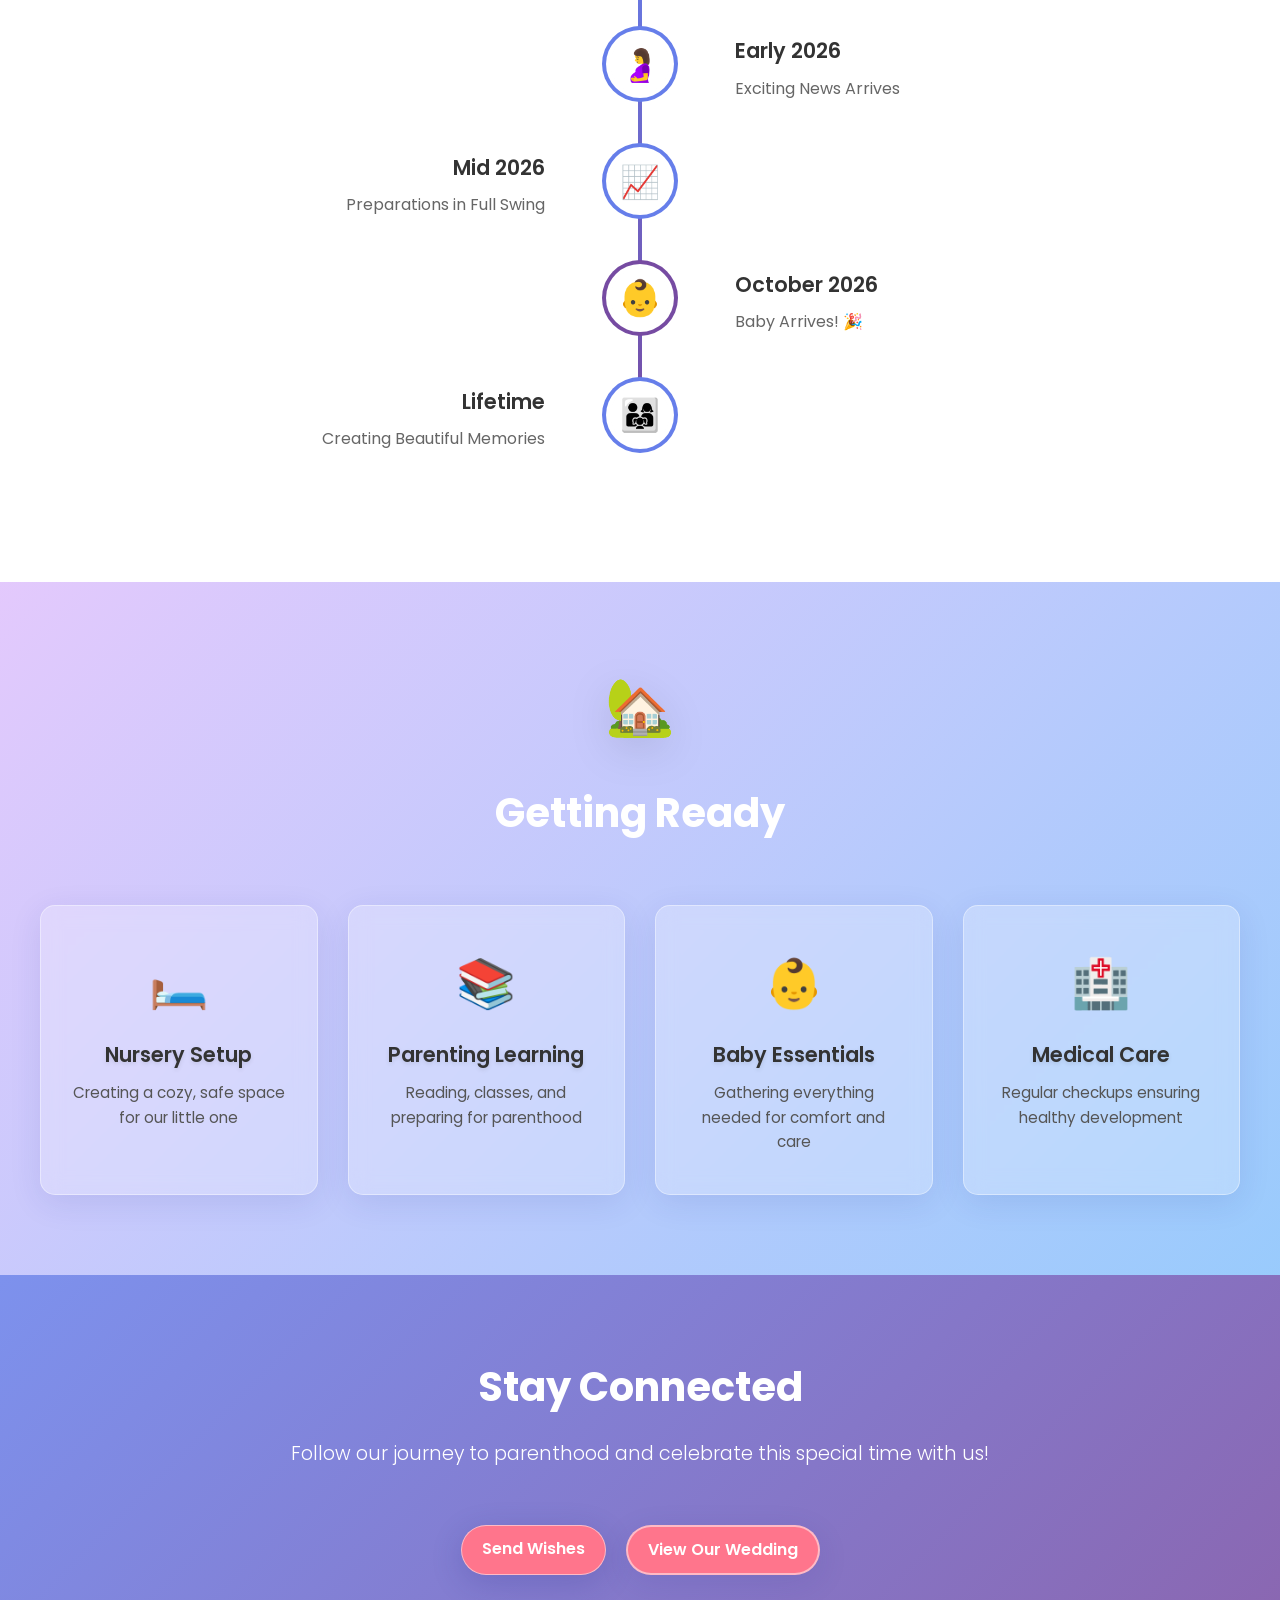
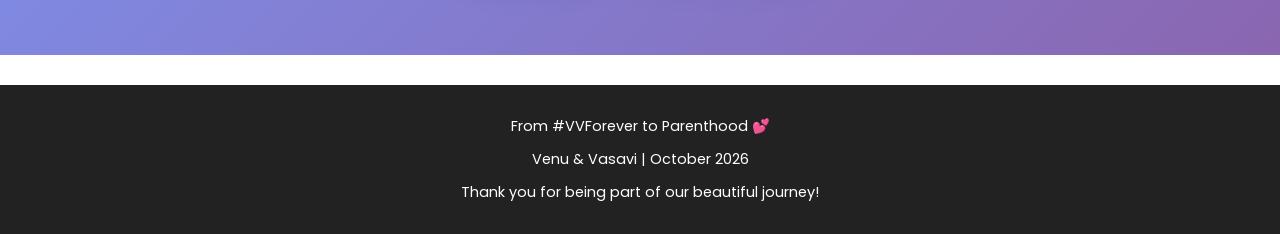
==== commit eb39c86d: "albums added" ====
--- a/index.html
+++ b/index.html
@@ -16,6 +16,7 @@
       <a href="index.html" class="nav-logo">👶 Home</a>
       <div class="nav-menu">
         <a href="archives.html" class="nav-link">Wedding Archives</a>
+        <a href="albums.html" class="nav-link">Albums</a>
       </div>
     </div>
   </nav>
--- a/style.css
+++ b/style.css
@@ -92,6 +92,155 @@
   text-align: center;
 }
 
+/* ===== PHOTO ALBUMS ===== */
+.albums-page {
+  min-height: 100vh;
+  background: #f7f3fb;
+}
+
+.albums-hero {
+  padding: 100px 20px 78px;
+  color: #fff;
+  text-align: center;
+  background:
+    radial-gradient(circle at 12% 20%, rgba(255, 255, 255, 0.22), transparent 23%),
+    radial-gradient(circle at 84% 72%, rgba(232, 198, 255, 0.3), transparent 27%),
+    linear-gradient(135deg, #5a2f83 0%, #7547a6 48%, #9270bf 100%);
+}
+
+.albums-hero__eyebrow,
+.album-viewer-heading__eyebrow {
+  margin-bottom: 8px;
+  font-size: 0.78rem;
+  font-weight: 700;
+  letter-spacing: 0.14em;
+  text-transform: uppercase;
+}
+
+.albums-hero h1 {
+  font-family: 'Playfair Display', serif;
+  font-size: clamp(2.8rem, 6vw, 4.8rem);
+  line-height: 1.05;
+  margin-bottom: 16px;
+}
+
+.albums-hero > p:last-child {
+  max-width: 590px;
+  margin: 0 auto;
+  font-size: 1.1rem;
+  font-weight: 300;
+}
+
+.albums-section {
+  width: min(1180px, calc(100% - 40px));
+  margin: -34px auto 72px;
+  padding: 30px;
+  border: 1px solid rgba(99, 58, 126, 0.12);
+  border-radius: 28px;
+  background: #fff;
+  box-shadow: 0 24px 70px rgba(68, 37, 94, 0.16);
+}
+
+.album-tabs {
+  display: grid;
+  grid-template-columns: repeat(3, 1fr);
+  gap: 10px;
+  margin-bottom: 32px;
+  padding: 6px;
+  border-radius: 18px;
+  background: #f1eaf7;
+}
+
+.album-tab {
+  padding: 14px 12px;
+  border: 0;
+  border-radius: 13px;
+  background: transparent;
+  color: #654a75;
+  cursor: pointer;
+  font: 600 1rem 'Poppins', sans-serif;
+  transition: background 0.2s ease, color 0.2s ease, box-shadow 0.2s ease;
+}
+
+.album-tab:hover { background: rgba(255, 255, 255, 0.68); }
+
+.album-tab.is-active {
+  color: #fff;
+  background: linear-gradient(135deg, #6d3f98, #8e5cba);
+  box-shadow: 0 8px 18px rgba(103, 54, 148, 0.28);
+}
+
+.album-viewer-heading {
+  display: flex;
+  align-items: end;
+  justify-content: space-between;
+  gap: 20px;
+  margin-bottom: 18px;
+}
+
+.album-viewer-heading__eyebrow { color: #9269a7; }
+
+.album-viewer-heading h2 {
+  color: #3f294e;
+  font-family: 'Playfair Display', serif;
+  font-size: clamp(1.8rem, 3vw, 2.4rem);
+  line-height: 1.1;
+}
+
+#album-download {
+  flex: 0 0 auto;
+  padding: 10px 18px;
+  border: 1px solid #d8c4e5;
+  border-radius: 999px;
+  color: #673b8f;
+  font-size: 0.88rem;
+  font-weight: 700;
+  text-decoration: none;
+  transition: background 0.2s ease, color 0.2s ease;
+}
+
+#album-download:hover { color: #fff; background: #6d3f98; }
+
+.album-pdf-scroll {
+  overflow-x: auto;
+  overflow-y: hidden;
+  border: 1px solid #e2d7e8;
+  border-radius: 18px;
+  background: #eee9f0;
+  box-shadow: inset 0 0 0 8px rgba(255, 255, 255, 0.55);
+  scrollbar-color: #8e5cba #ece4f2;
+  scrollbar-width: thin;
+}
+
+.album-pdf-scroll::-webkit-scrollbar { height: 12px; }
+.album-pdf-scroll::-webkit-scrollbar-track { background: #ece4f2; border-radius: 99px; }
+.album-pdf-scroll::-webkit-scrollbar-thumb { background: #8e5cba; border-radius: 99px; }
+
+.album-pdf {
+  display: block;
+  width: max(100%, 980px);
+  height: min(78vh, 850px);
+  min-height: 620px;
+  border: 0;
+  background: #fff;
+}
+
+.album-scroll-hint {
+  margin-top: 12px;
+  color: #806b89;
+  font-size: 0.84rem;
+  text-align: center;
+}
+
+@media (max-width: 620px) {
+  .albums-hero { padding: 72px 20px 60px; }
+  .albums-section { width: min(100% - 24px, 1180px); margin-top: -25px; padding: 16px; border-radius: 20px; }
+  .album-tabs { gap: 4px; margin-bottom: 24px; padding: 4px; }
+  .album-tab { padding: 11px 5px; font-size: 0.8rem; }
+  .album-viewer-heading { align-items: flex-start; flex-direction: column; gap: 12px; }
+  .album-pdf { height: 68vh; min-height: 480px; }
+}
+
 .calendar-intro {
   max-width: 660px;
   margin: 0 auto 38px;
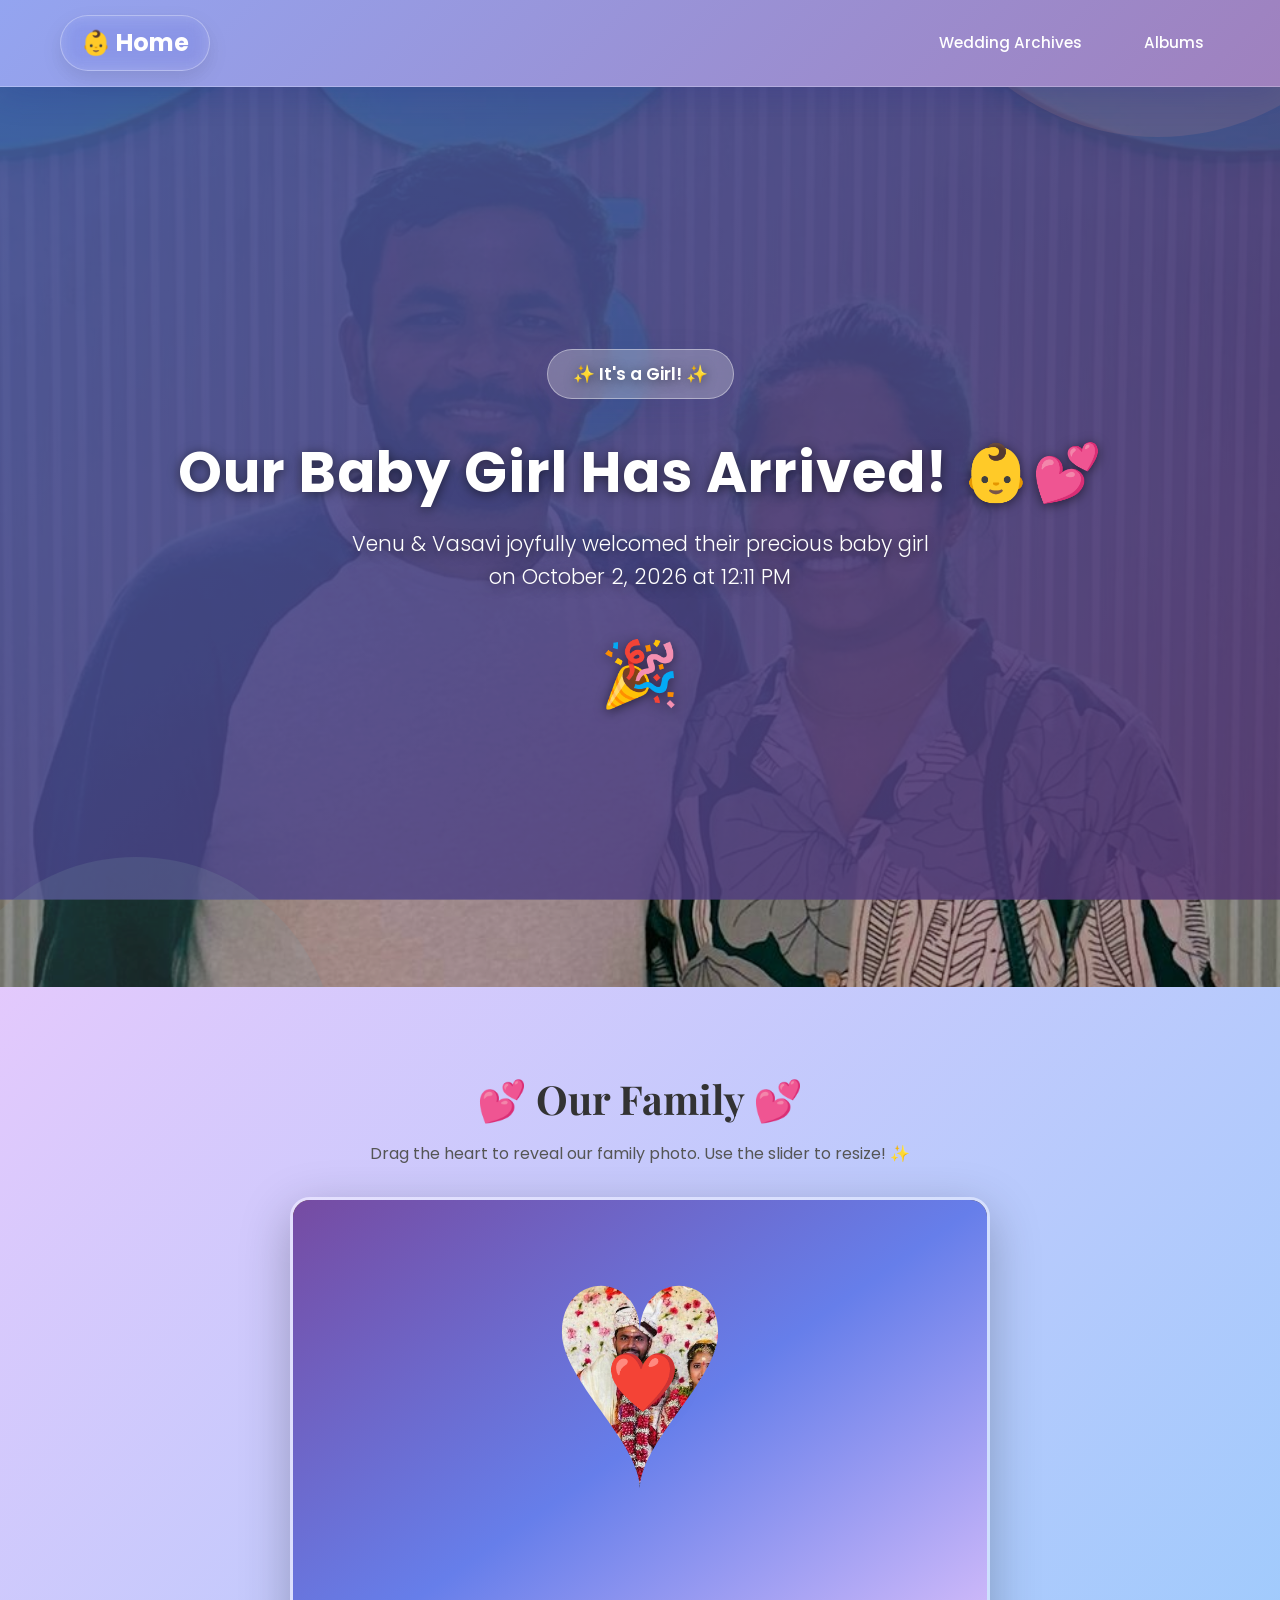
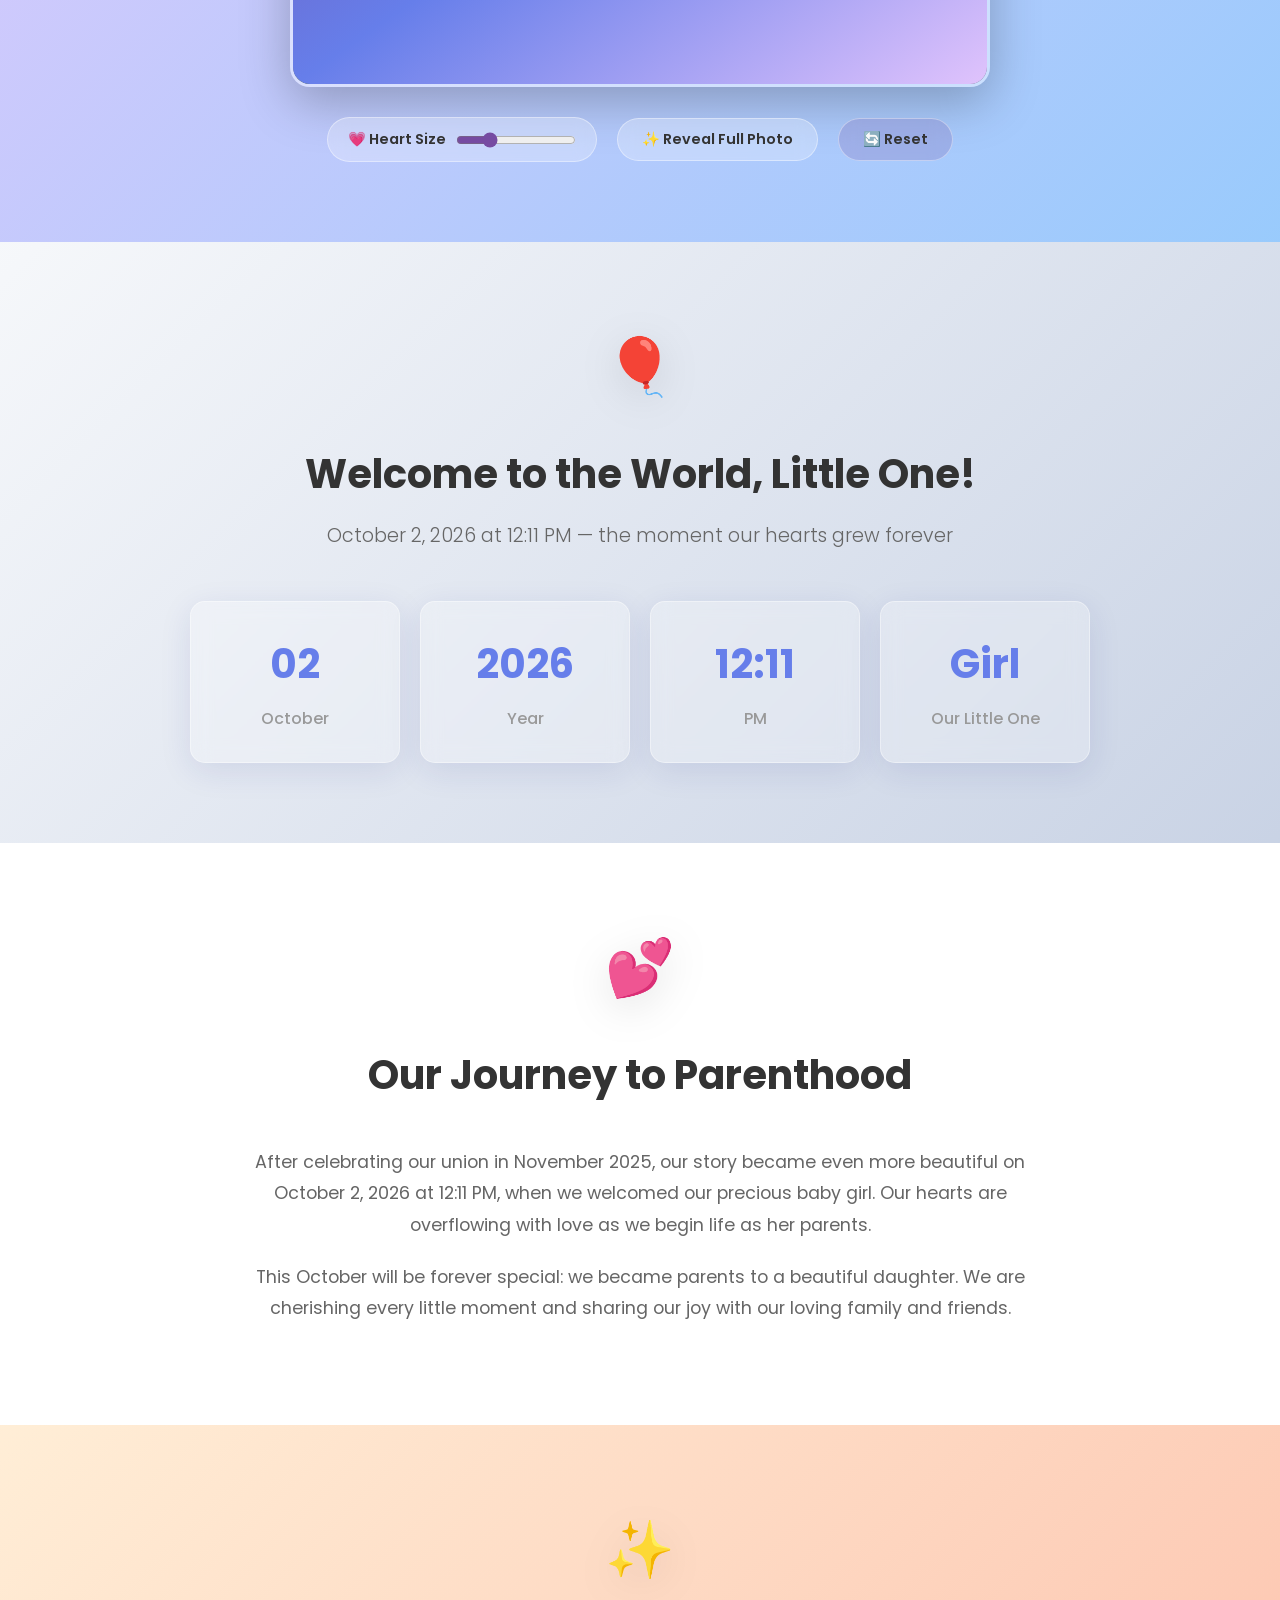
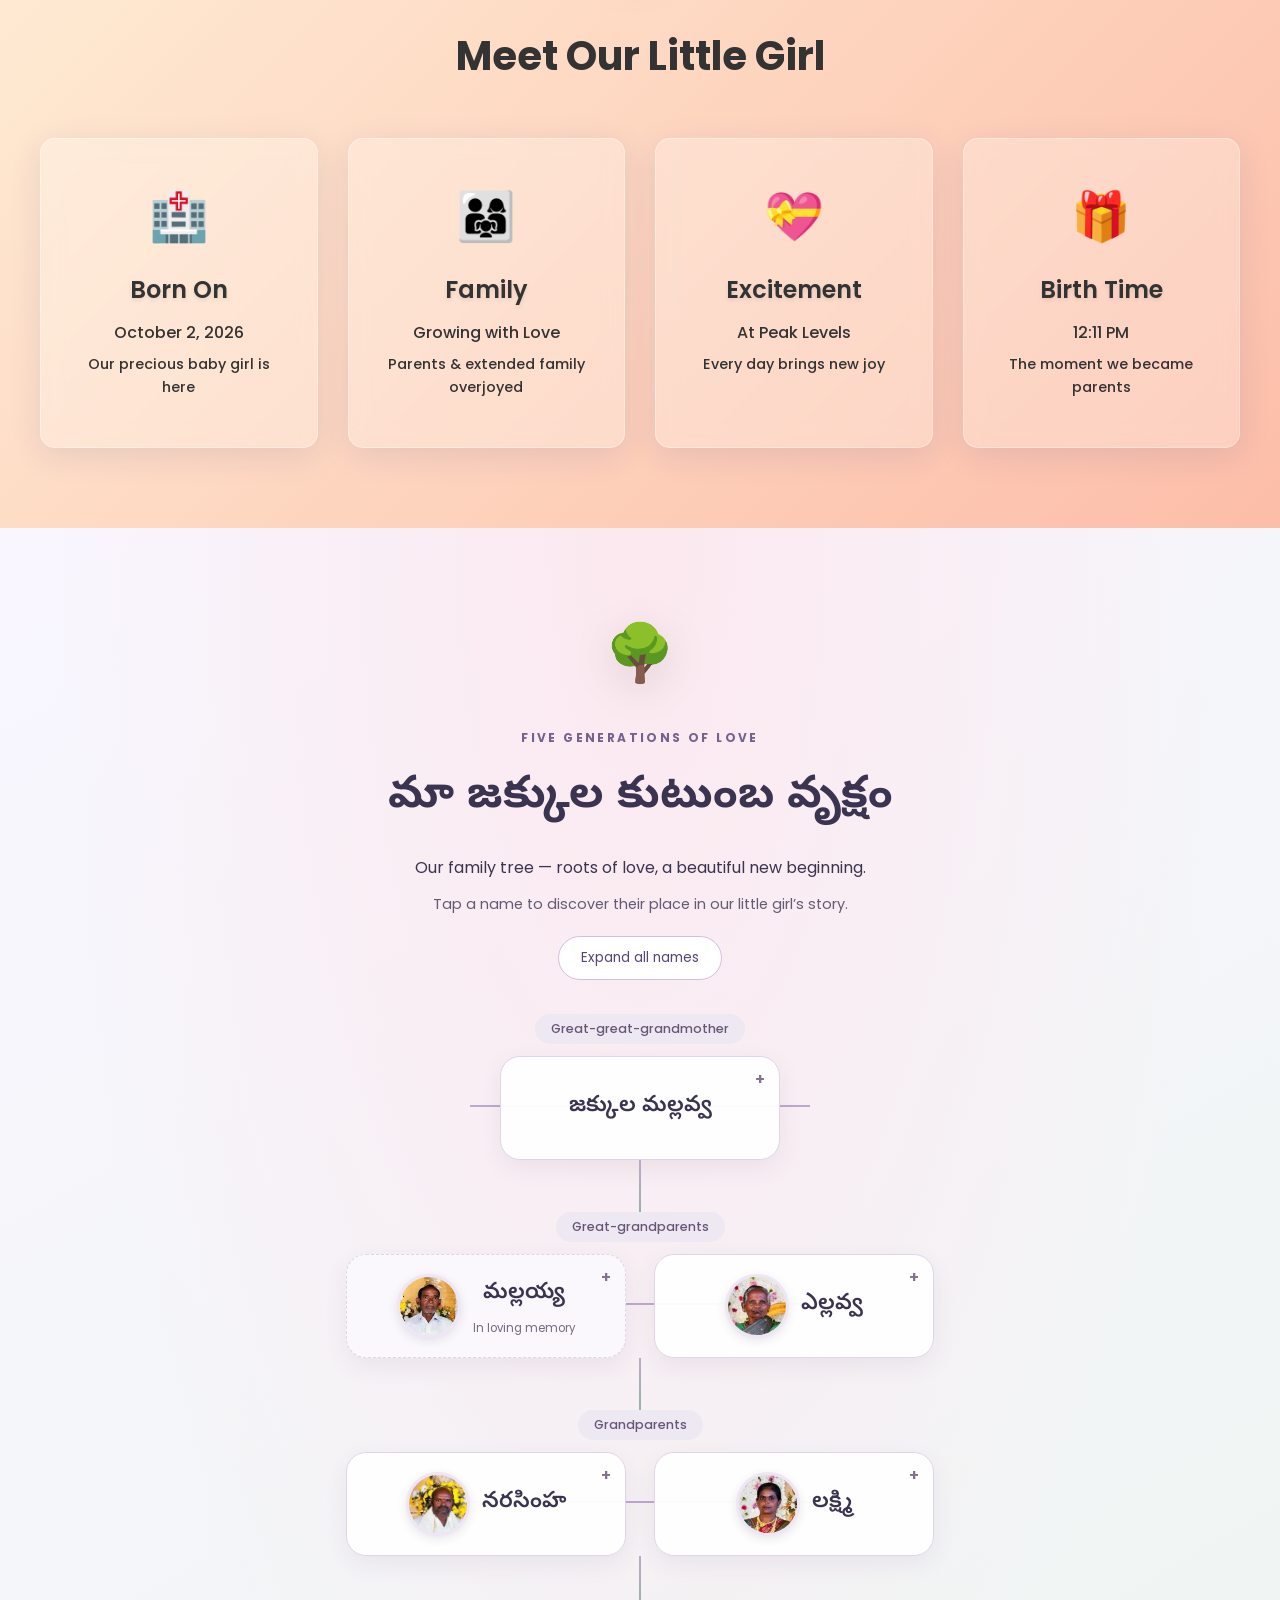
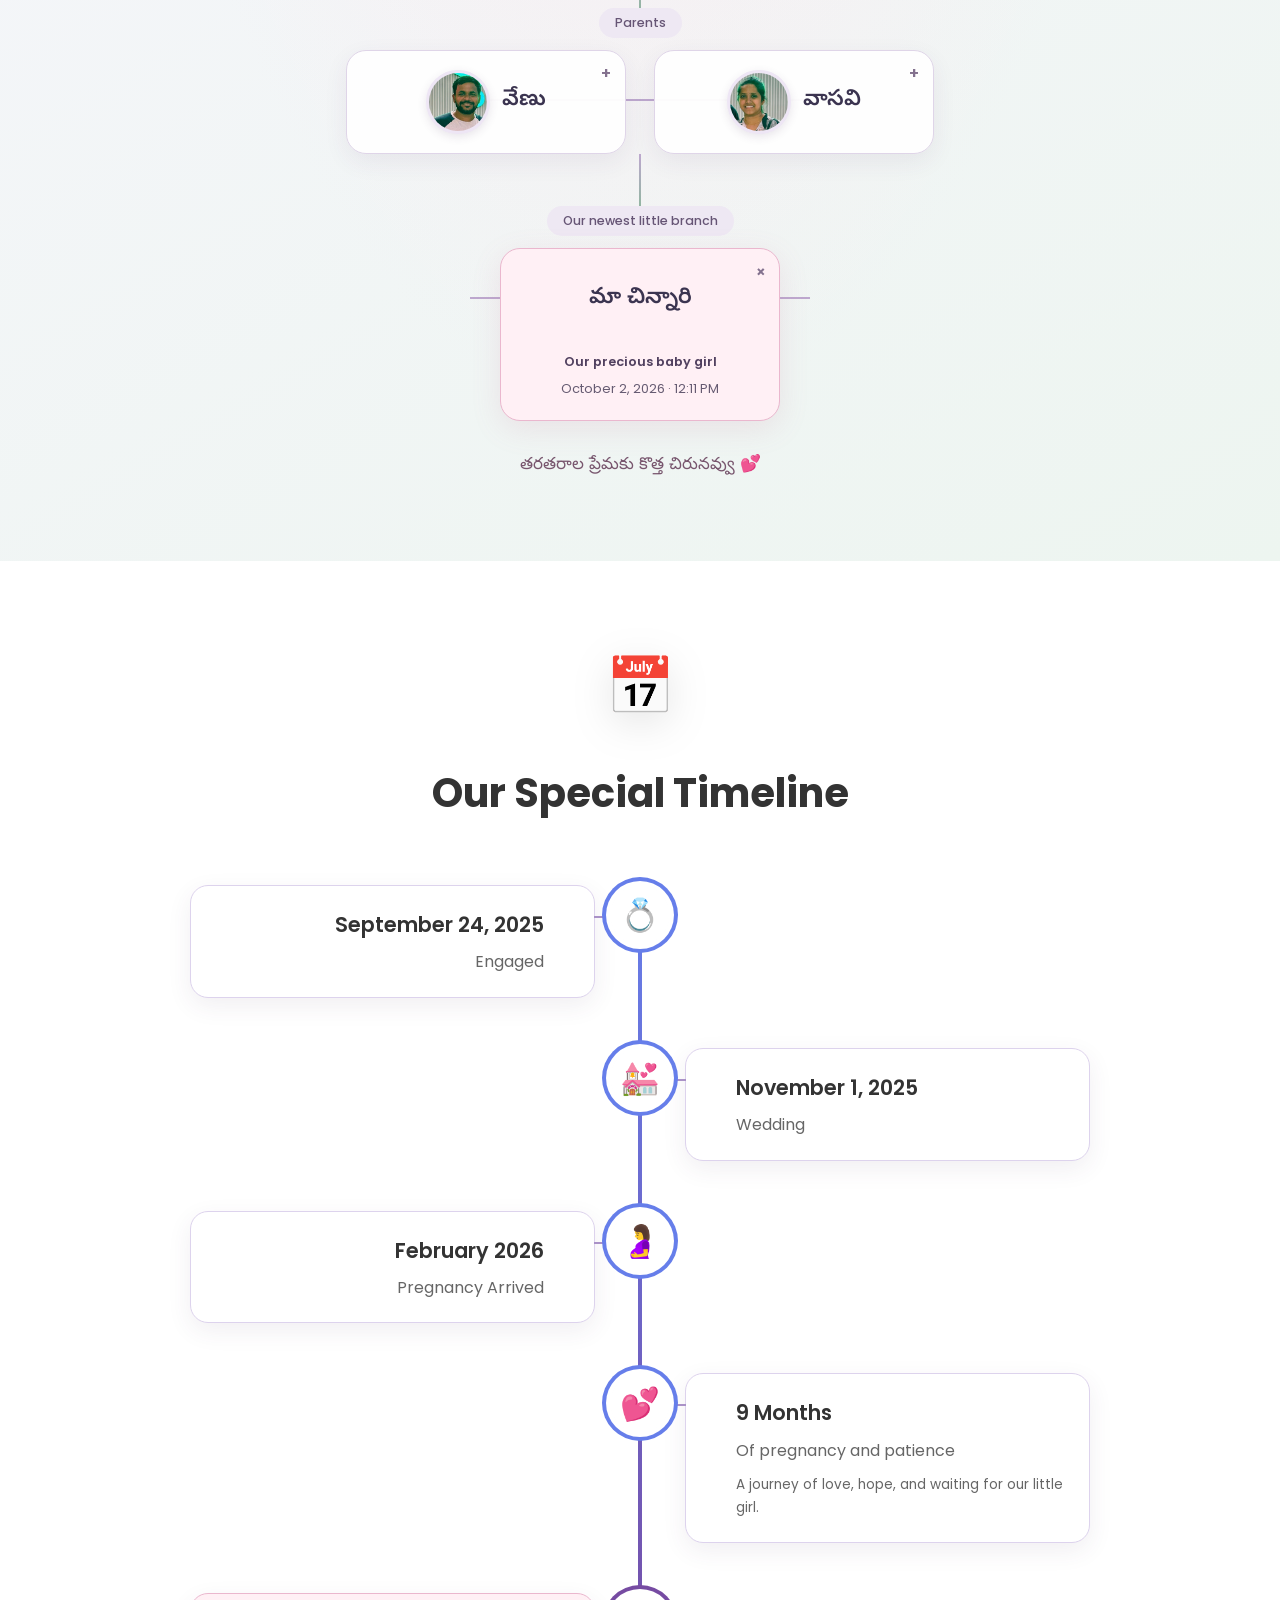
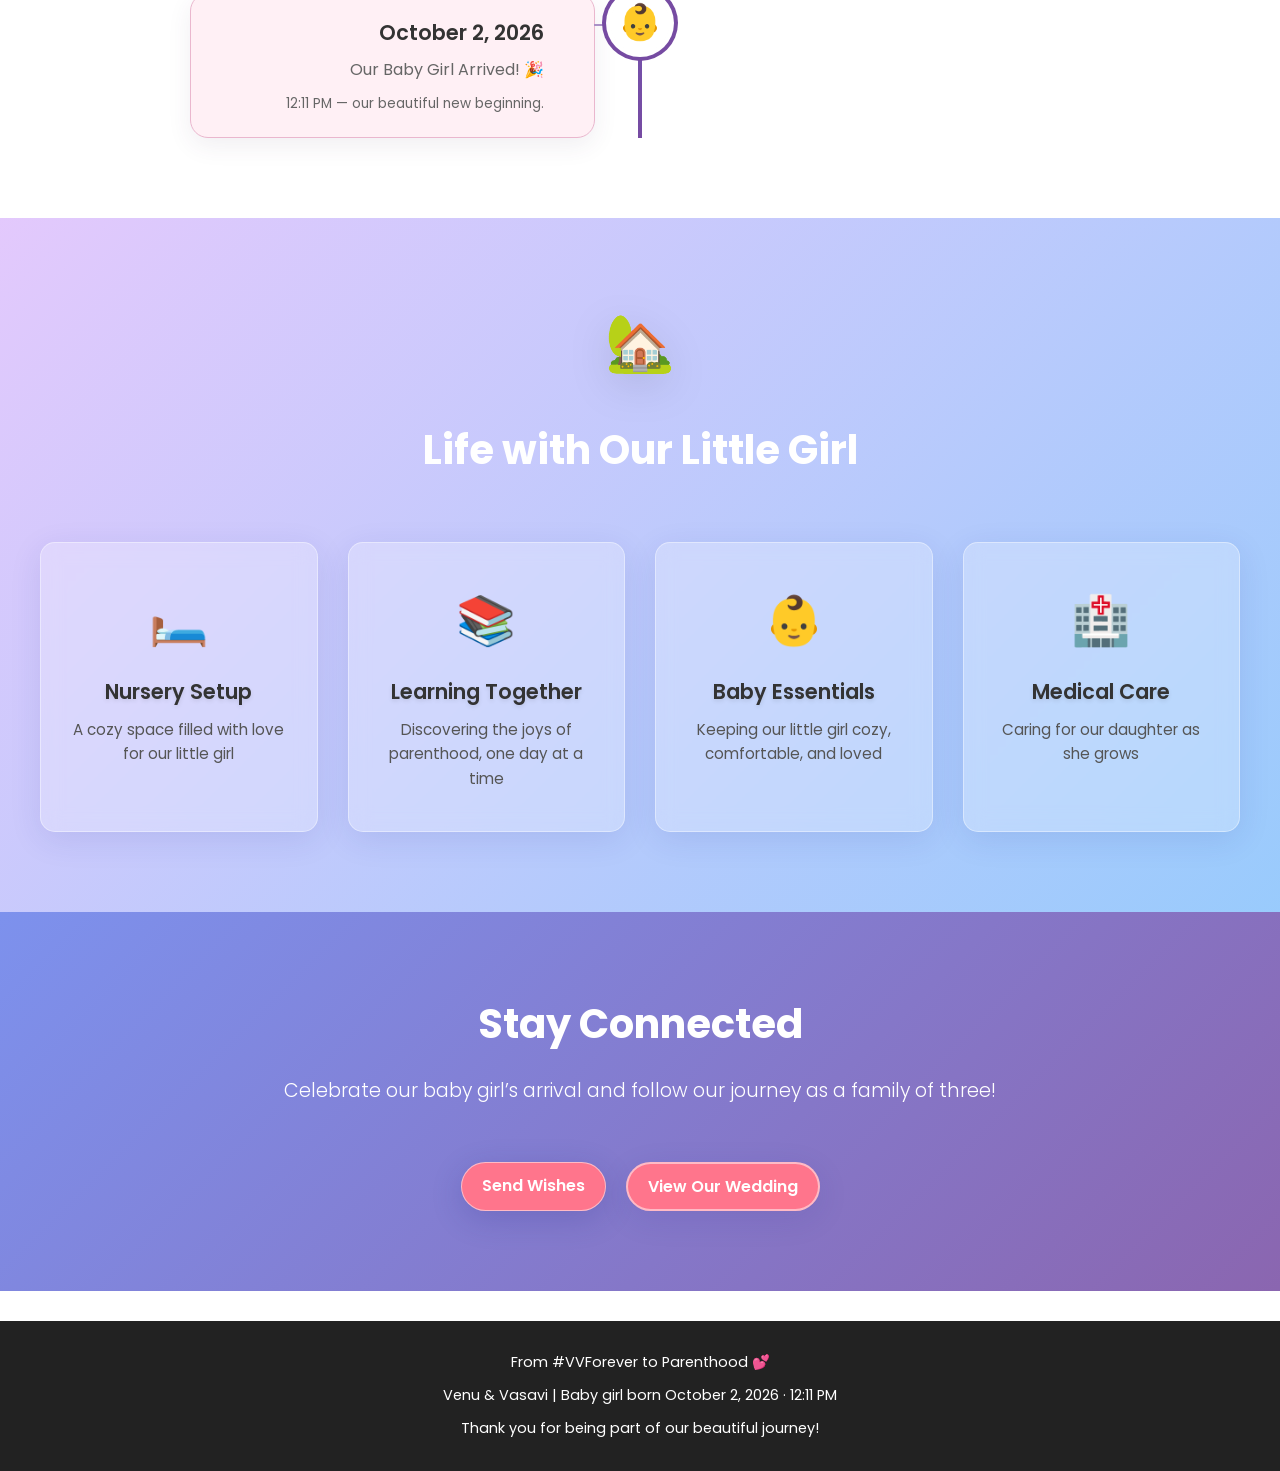
==== commit 08f02108: "baby has arrived" ====
--- a/index.html
+++ b/index.html
@@ -3,10 +3,11 @@
 <head>
   <meta charset="UTF-8" />
   <meta name="viewport" content="width=device-width, initial-scale=1.0" />
-  <title>Venu ❤️ Vasavi | Baby Arrival 2026</title>
+  <title>Venu ❤️ Vasavi | Our Baby Girl Has Arrived</title>
   <link rel="stylesheet" href="style.css" />
   <link href="https://fonts.googleapis.com/css2?family=Poppins:wght@300;500;700&display=swap" rel="stylesheet">
   <link href="https://fonts.googleapis.com/css2?family=Playfair+Display:wght@400;700&display=swap" rel="stylesheet">
+  <link href="https://fonts.googleapis.com/css2?family=Noto+Sans+Telugu:wght@400;500;600;700&display=swap" rel="stylesheet">
 </head>
 
 <body>
@@ -25,9 +26,9 @@
   <section class="baby-hero">
     <div class="hero-overlay"></div>
     <div class="hero-content-baby">
-      <div class="announcement-badge">✨ Big News ✨</div>
-      <h1 class="baby-title">Our Little Tiny Munchkin is Coming! 👶</h1>
-      <p class="baby-subtitle">Venu & Vasavi are thrilled to announce the arrival of their precious baby in October 2026</p>
+      <div class="announcement-badge">✨ It's a Girl! ✨</div>
+      <h1 class="baby-title">Our Baby Girl Has Arrived! 👶💕</h1>
+      <p class="baby-subtitle">Venu & Vasavi joyfully welcomed their precious baby girl on October 2, 2026 at 12:11 PM</p>
       <div class="baby-emoji">🎉</div>
     </div>
   </section>
@@ -76,29 +77,29 @@
     </div>
   </section>
 
-  <!-- October Countdown -->
+  <!-- Celebrating Her Arrival -->
   <section class="countdown-section">
     <div class="countdown-container">
       <div class="section-icon animated-bounce">🎈</div>
-      <h2>Counting Down to October 2026</h2>
-      <p class="countdown-subtitle">The most awaited month of our lives</p>
-      
-      <div id="baby-countdown" class="countdown-timer">
+      <h2>Welcome to the World, Little One!</h2>
+      <p class="countdown-subtitle">October 2, 2026 at 12:11 PM — the moment our hearts grew forever</p>
+      
+      <div class="countdown-timer" aria-label="Birth details">
         <div class="countdown-item">
-          <span id="months" class="countdown-value">0</span>
-          <span id="monthsLabel" class="countdown-label">Months</span>
+          <span class="countdown-value">02</span>
+          <span class="countdown-label">October</span>
         </div>
         <div class="countdown-item">
-          <span id="days" class="countdown-value">0</span>
-          <span id="daysLabel" class="countdown-label">Days</span>
+          <span class="countdown-value">2026</span>
+          <span class="countdown-label">Year</span>
         </div>
         <div class="countdown-item">
-          <span id="hours" class="countdown-value">0</span>
-          <span id="hoursLabel" class="countdown-label">Hours</span>
+          <span class="countdown-value">12:11</span>
+          <span class="countdown-label">PM</span>
         </div>
         <div class="countdown-item">
-          <span id="minutes" class="countdown-value">0</span>
-          <span id="minutesLabel" class="countdown-label">Minutes</span>
+          <span class="countdown-value">Girl</span>
+          <span class="countdown-label">Our Little One</span>
         </div>
       </div>
     </div>
@@ -110,10 +111,10 @@
     <h2>Our Journey to Parenthood</h2>
     <div class="journey-content">
       <p>
-        After celebrating our union in November 2025, we're now embarking on an even more beautiful journey. We're overjoyed and excited to welcome our little one into our lives. Every flutter, every moment, every anticipation brings us closer to this magical experience.
+        After celebrating our union in November 2025, our story became even more beautiful on October 2, 2026 at 12:11 PM, when we welcomed our precious baby girl. Our hearts are overflowing with love as we begin life as her parents.
       </p>
       <p>
-        This October will be forever special as we become parents and create new memories with our child. We can't wait to share this beautiful experience with our loving family and friends.
+        This October will be forever special: we became parents to a beautiful daughter. We are cherishing every little moment and sharing our joy with our loving family and friends.
       </p>
     </div>
   </section>
@@ -121,13 +122,13 @@
   <!-- Baby Facts Section -->
   <section class="baby-facts-section">
     <div class="section-icon animated-pulse">✨</div>
-    <h2>What to Expect in October 2026</h2>
+    <h2>Meet Our Little Girl</h2>
     <div class="facts-grid">
       <div class="fact-card">
         <div class="fact-icon">🏥</div>
-        <h3>Due Date</h3>
-        <p>October 2026</p>
-        <p class="fact-detail">A blessed arrival awaiting</p>
+        <h3>Born On</h3>
+        <p>October 2, 2026</p>
+        <p class="fact-detail">Our precious baby girl is here</p>
       </div>
       
       <div class="fact-card">
@@ -146,35 +147,82 @@
       
       <div class="fact-card">
         <div class="fact-icon">🎁</div>
-        <h3>Preparations</h3>
-        <p>Underway</p>
-        <p class="fact-detail">Nursery ready & hearts fuller</p>
-      </div>
-    </div>
-  </section>
-
-  <!-- Family Messages Section -->
-  <section class="messages-section">
-    <div class="section-icon animated-heartbeat">❤️</div>
-    <h2>Messages from Family</h2>
-    <p class="section-subtitle">Love and blessings from our extended family 💕</p>
-    
-    <div class="messages-grid">
-      <div class="message-card">
-        <p class="message-text">"We're so excited to meet our grandchild! This is the best news ever."</p>
-        <p class="message-from">- Parents & In-laws</p>
-      </div>
-      
-      <div class="message-card">
-        <p class="message-text">"A new chapter begins! We can't wait to spoil our little niece/nephew."</p>
-        <p class="message-from">- Siblings & Extended Family</p>
-      </div>
-      
-      <div class="message-card">
-        <p class="message-text">"From #VVForever to becoming parents - this journey is absolutely beautiful!"</p>
-        <p class="message-from">- Dear Friends</p>
-      </div>
-    </div>
+        <h3>Birth Time</h3>
+        <p>12:11 PM</p>
+        <p class="fact-detail">The moment we became parents</p>
+      </div>
+    </div>
+  </section>
+
+  <!-- Five Generations of Family -->
+  <section class="family-tree-section" aria-labelledby="family-tree-title">
+    <div class="section-icon" aria-hidden="true">🌳</div>
+    <p class="tree-eyebrow">FIVE GENERATIONS OF LOVE</p>
+    <h2 id="family-tree-title" lang="te">మా జక్కుల కుటుంబ వృక్షం</h2>
+    <p class="tree-intro">Our family tree — roots of love, a beautiful new beginning.</p>
+    <p class="tree-hint">Tap a name to discover their place in our little girl’s story.</p>
+    <button class="tree-toggle" type="button" aria-controls="family-tree">Expand all names</button>
+
+    <ol class="family-tree" id="family-tree" aria-label="Family generations, from great-great-grandmother to baby girl">
+      <li class="tree-generation">
+        <p class="generation-label">Great-great-grandmother</p>
+        <div class="tree-members">
+          <details class="tree-person">
+            <summary><span lang="te">జక్కుల మల్లవ్వ</span><span class="person-cue" aria-hidden="true">+</span></summary>
+            <div class="person-detail"><p>Jakkula Mallavva</p><p>Our baby girl’s great-great-grandmother</p></div>
+          </details>
+        </div>
+      </li>
+      <li class="tree-generation">
+        <p class="generation-label">Great-grandparents</p>
+        <div class="tree-members">
+          <details class="tree-person tree-person--remembered">
+            <summary><img class="person-photo" src="photos/great_grand_father.png" alt="Mallayya" loading="lazy" width="64" height="64"><span lang="te">మల్లయ్య<span class="remembrance" lang="en">In loving memory</span></span><span class="person-cue" aria-hidden="true">+</span></summary>
+            <div class="person-detail"><p>Mallayya (late)</p><p>Our baby girl’s great-grandfather, always remembered with love</p></div>
+          </details>
+          <details class="tree-person">
+            <summary><img class="person-photo" src="photos/great_grand_mother.png" alt="Yellavva" loading="lazy" width="64" height="64"><span lang="te">ఎల్లవ్వ</span><span class="person-cue" aria-hidden="true">+</span></summary>
+            <div class="person-detail"><p>Yellavva</p><p>Our baby girl’s great-grandmother</p></div>
+          </details>
+        </div>
+      </li>
+      <li class="tree-generation">
+        <p class="generation-label">Grandparents</p>
+        <div class="tree-members">
+          <details class="tree-person">
+            <summary><img class="person-photo" src="photos/grand_father.png" alt="Narsimha" loading="lazy" width="64" height="64"><span lang="te">నరసింహ</span><span class="person-cue" aria-hidden="true">+</span></summary>
+            <div class="person-detail"><p>Narsimha</p><p>Our baby girl’s grandfather</p></div>
+          </details>
+          <details class="tree-person">
+            <summary><img class="person-photo" src="photos/grand_mother.png" alt="Laxmi" loading="lazy" width="64" height="64"><span lang="te">లక్ష్మి</span><span class="person-cue" aria-hidden="true">+</span></summary>
+            <div class="person-detail"><p>Laxmi</p><p>Our baby girl’s grandmother</p></div>
+          </details>
+        </div>
+      </li>
+      <li class="tree-generation">
+        <p class="generation-label">Parents</p>
+        <div class="tree-members">
+          <details class="tree-person">
+            <summary><img class="person-photo" src="photos/father.png" alt="Venu" loading="lazy" width="64" height="64"><span lang="te">వేణు</span><span class="person-cue" aria-hidden="true">+</span></summary>
+            <div class="person-detail"><p>Venu</p><p>Our baby girl’s father</p></div>
+          </details>
+          <details class="tree-person">
+            <summary><img class="person-photo" src="photos/mother.png" alt="Vasavi" loading="lazy" width="64" height="64"><span lang="te">వాసవి</span><span class="person-cue" aria-hidden="true">+</span></summary>
+            <div class="person-detail"><p>Vasavi</p><p>Our baby girl’s mother</p></div>
+          </details>
+        </div>
+      </li>
+      <li class="tree-generation">
+        <p class="generation-label">Our newest little branch</p>
+        <div class="tree-members">
+          <details class="tree-person tree-person--baby" open>
+            <summary><span lang="te">మా చిన్నారి</span><span class="person-cue" aria-hidden="true">+</span></summary>
+            <div class="person-detail"><p>Our precious baby girl</p><p>October 2, 2026 · 12:11 PM</p></div>
+          </details>
+        </div>
+      </li>
+    </ol>
+    <p class="tree-caption" lang="te">తరతరాల ప్రేమకు కొత్త చిరునవ్వు 💕</p>
   </section>
 
   <!-- Milestone Timeline -->
@@ -182,76 +230,77 @@
     <div class="section-icon animated-float">📅</div>
     <h2>Our Special Timeline</h2>
     
-    <div class="timeline">
-      <div class="timeline-item">
-        <div class="timeline-marker">💍</div>
+    <ol class="timeline" aria-label="Our journey from engagement to our baby girl’s arrival">
+      <li class="timeline-item">
+        <div class="timeline-marker" aria-hidden="true">💍</div>
         <div class="timeline-content">
-          <h3>November 2025</h3>
-          <p>Our Wedding Celebration</p>
-        </div>
-      </div>
-      
-      <div class="timeline-item">
-        <div class="timeline-marker">🤰</div>
+          <h3><time datetime="2025-09-24">September 24, 2025</time></h3>
+          <p>Engaged</p>
+        </div>
+      </li>
+      <li class="timeline-item">
+        <div class="timeline-marker" aria-hidden="true">💒</div>
         <div class="timeline-content">
-          <h3>Early 2026</h3>
-          <p>Exciting News Arrives</p>
-        </div>
-      </div>
-      
-      <div class="timeline-item">
-        <div class="timeline-marker">📈</div>
+          <h3><time datetime="2025-11-01">November 1, 2025</time></h3>
+          <p>Wedding</p>
+        </div>
+      </li>
+      
+      <li class="timeline-item">
+        <div class="timeline-marker" aria-hidden="true">🤰</div>
         <div class="timeline-content">
-          <h3>Mid 2026</h3>
-          <p>Preparations in Full Swing</p>
-        </div>
-      </div>
-      
-      <div class="timeline-item active">
-        <div class="timeline-marker">👶</div>
+          <h3><time datetime="2026-02">February 2026</time></h3>
+          <p>Pregnancy Arrived</p>
+        </div>
+      </li>
+      
+      <li class="timeline-item">
+        <div class="timeline-marker" aria-hidden="true">💕</div>
         <div class="timeline-content">
-          <h3>October 2026</h3>
-          <p>Baby Arrives! 🎉</p>
-        </div>
-      </div>
-      
-      <div class="timeline-item">
-        <div class="timeline-marker">👨‍👩‍👧</div>
+          <h3>9 Months</h3>
+          <p>Of pregnancy and patience</p>
+          <p class="timeline-note">A journey of love, hope, and waiting for our little girl.</p>
+        </div>
+      </li>
+      
+      <li class="timeline-item active">
+        <div class="timeline-marker" aria-hidden="true">👶</div>
         <div class="timeline-content">
-          <h3>Lifetime</h3>
-          <p>Creating Beautiful Memories</p>
-        </div>
-      </div>
-    </div>
-  </section>
-
-  <!-- Nursery & Preparation -->
+          <h3><time datetime="2026-10-02">October 2, 2026</time></h3>
+          <p>Our Baby Girl Arrived! 🎉</p>
+          <p class="timeline-note">12:11 PM — our beautiful new beginning.</p>
+        </div>
+      </li>
+    </ol>
+  </section>
+
+  <!-- Life with Our Little Girl -->
   <section class="preparation-section">
     <div class="section-icon animated-wiggle">🏡</div>
-    <h2>Getting Ready</h2>
+    <h2>Life with Our Little Girl</h2>
     <div class="prep-content">
       <div class="prep-item">
         <span class="prep-emoji">🛏️</span>
         <h3>Nursery Setup</h3>
-        <p>Creating a cozy, safe space for our little one</p>
+        <p>A cozy space filled with love for our little girl</p>
       </div>
       
       <div class="prep-item">
         <span class="prep-emoji">📚</span>
-        <h3>Parenting Learning</h3>
-        <p>Reading, classes, and preparing for parenthood</p>
+        <h3>Learning Together</h3>
+        <p>Discovering the joys of parenthood, one day at a time</p>
       </div>
       
       <div class="prep-item">
         <span class="prep-emoji">👶</span>
         <h3>Baby Essentials</h3>
-        <p>Gathering everything needed for comfort and care</p>
+        <p>Keeping our little girl cozy, comfortable, and loved</p>
       </div>
       
       <div class="prep-item">
         <span class="prep-emoji">🏥</span>
         <h3>Medical Care</h3>
-        <p>Regular checkups ensuring healthy development</p>
+        <p>Caring for our daughter as she grows</p>
       </div>
     </div>
   </section>
@@ -259,7 +308,7 @@
   <!-- Stay Connected -->
   <section class="stay-connected-section">
     <h2>Stay Connected</h2>
-    <p>Follow our journey to parenthood and celebrate this special time with us!</p>
+    <p>Celebrate our baby girl’s arrival and follow our journey as a family of three!</p>
     
     <div class="connect-buttons">
       <a href="mailto:venujkvenk@gmail.com?subject=Baby News - Venu & Vasavi" class="btn btn-primary">Send Wishes</a>
@@ -270,282 +319,23 @@
   <!-- Footer -->
   <footer>
     <p>From #VVForever to Parenthood 💕</p>
-    <p>Venu & Vasavi | October 2026</p>
+    <p>Venu & Vasavi | Baby girl born October 2, 2026 · 12:11 PM</p>
     <p>Thank you for being part of our beautiful journey!</p>
   </footer>
 
-  <!-- Countdown Timer Script -->
-  <script type="text/plain">
-    function updateBabyCountdown() {
-      // Target: October 1, 2026
-      const targetDate = new Date("October 1, 2026").getTime();
-      const now = new Date().getTime();
-      const distance = targetDate - now;
-
-      if (distance < 0) {
-        document.getElementById('months').textContent = "🎉";
-        document.getElementById('days').textContent = "Baby";
-        document.getElementById('hours').textContent = "Has";
-        document.getElementById('minutes').textContent = "Arrived!";
-        return;
-      }
-
-      const months = Math.floor(distance / (1000 * 60 * 60 * 24 * 30));
-      const days = Math.floor((distance % (1000 * 60 * 60 * 24 * 30)) / (1000 * 60 * 60 * 24));
-      const hours = Math.floor((distance % (1000 * 60 * 60 * 24)) / (1000 * 60 * 60));
-      const minutes = Math.floor((distance % (1000 * 60 * 60)) / (1000 * 60));
-
-      document.getElementById('months').textContent = months;
-      document.getElementById('days').textContent = days;
-      document.getElementById('hours').textContent = hours;
-      document.getElementById('minutes').textContent = minutes;
-
-      document.getElementById('monthsLabel').textContent = months === 1 ? 'Month' : 'Months';
-      document.getElementById('daysLabel').textContent = days === 1 ? 'Day' : 'Days';
-      document.getElementById('hoursLabel').textContent = hours === 1 ? 'Hour' : 'Hours';
-      document.getElementById('minutesLabel').textContent = minutes === 1 ? 'Minute' : 'Minutes';
-    }
-
-    // Initial call
-    updateBabyCountdown();
-
-    // Update every minute
-    setInterval(updateBabyCountdown, 60000);
-
-    // Enhanced Navbar Scroll Effect with Liquid Glass
-    const navbar = document.querySelector('.navbar');
-    let scrollThreshold = 50;
-
-    window.addEventListener('scroll', function() {
-      if (window.scrollY > scrollThreshold) {
-        // When scrolled down - enhance the glass effect
-        navbar.style.background = 'linear-gradient(135deg, rgba(102, 126, 234, 0.8) 0%, rgba(118, 75, 162, 0.8) 100%)';
-        navbar.style.backdropFilter = 'blur(20px)';
-        navbar.style.boxShadow = '0 15px 40px rgba(31, 38, 135, 0.3)';
-        navbar.style.borderBottom = '1px solid rgba(255, 255, 255, 0.35)';
-      } else {
-        // When at top - lighter glass effect
-        navbar.style.background = 'linear-gradient(135deg, rgba(102, 126, 234, 0.7) 0%, rgba(118, 75, 162, 0.7) 100%)';
-        navbar.style.backdropFilter = 'blur(15px)';
-        navbar.style.boxShadow = '0 8px 32px 0 rgba(31, 38, 135, 0.2)';
-        navbar.style.borderBottom = '1px solid rgba(255, 255, 255, 0.25)';
-      }
-    });
-
-    // 💕 Family Photo Heart Reveal Interactive Feature
-    (function() {
-      const container = document.getElementById('revealContainer');
-      const overlay = document.getElementById('revealOverlay');
-      const heartPath = document.getElementById('heartPath');
-      const heartIndicator = document.getElementById('heartIndicator');
-      const sizeSlider = document.getElementById('heartSize');
-      const revealAllBtn = document.getElementById('revealAllBtn');
-      const resetBtn = document.getElementById('resetBtn');
-
-      let heartX = 600, heartY = 320, heartScale = 4.5;
-      let isDragging = false;
-      let isRevealed = false;
-
-      function updateHeart() {
-        heartPath.setAttribute('transform', `translate(${heartX},${heartY}) scale(${heartScale})`);
-        // Position the emoji indicator
-        const rect = container.getBoundingClientRect();
-        const svgW = 1000, svgH = 700;
-        const pxX = (heartX / svgW) * rect.width;
-        // The path origin is at the heart's upper notch. Offset to its visual centre.
-        const heartCentreY = heartY - (heartScale * 20);
-        const pxY = (heartCentreY / svgH) * rect.height;
-        heartIndicator.style.left = pxX + 'px';
-        heartIndicator.style.top = pxY + 'px';
-        heartIndicator.style.fontSize = Math.max(1.5, heartScale * 0.8) + 'rem';
-      }
-
-      function getPosition(e) {
-        const rect = container.getBoundingClientRect();
-        let clientX, clientY;
-        if (e.touches) {
-          clientX = e.touches[0].clientX;
-          clientY = e.touches[0].clientY;
-        } else {
-          clientX = e.clientX;
-          clientY = e.clientY;
-        }
-        // Convert pixel position to SVG coordinates (viewBox 1000x700)
-        const svgX = ((clientX - rect.left) / rect.width) * 1000;
-        const svgY = ((clientY - rect.top) / rect.height) * 700;
-        return { x: Math.max(0, Math.min(1000, svgX)), y: Math.max(0, Math.min(700, svgY)) };
-      }
-
-      function onStart(e) {
-        if (isRevealed) return;
-        isDragging = true;
-    }
-
-    // Initial call
-    updateBabyCountdown();
-
-    // Update every minute
-    setInterval(updateBabyCountdown, 60000);
-
-    // Enhanced Navbar Scroll Effect with Liquid Glass
-    const navbar = document.querySelector('.navbar');
-    let scrollThreshold = 50;
-
-    window.addEventListener('scroll', function() {
-      if (window.scrollY > scrollThreshold) {
-        // When scrolled down - enhance the glass effect
-        navbar.style.background = 'linear-gradient(135deg, rgba(102, 126, 234, 0.8) 0%, rgba(118, 75, 162, 0.8) 100%)';
-        navbar.style.backdropFilter = 'blur(20px)';
-        navbar.style.boxShadow = '0 15px 40px rgba(31, 38, 135, 0.3)';
-        navbar.style.borderBottom = '1px solid rgba(255, 255, 255, 0.35)';
-      } else {
-        // When at top - lighter glass effect
-        navbar.style.background = 'linear-gradient(135deg, rgba(102, 126, 234, 0.7) 0%, rgba(118, 75, 162, 0.7) 100%)';
-        navbar.style.backdropFilter = 'blur(15px)';
-        navbar.style.boxShadow = '0 8px 32px 0 rgba(31, 38, 135, 0.2)';
-        navbar.style.borderBottom = '1px solid rgba(255, 255, 255, 0.25)';
-      }
-    });
-
-    // 💕 Family Photo Heart Reveal Interactive Feature
-    (function() {
-      const container = document.getElementById('revealContainer');
-      const overlay = document.getElementById('revealOverlay');
-      const heartPath = document.getElementById('heartPath');
-      const heartIndicator = document.getElementById('heartIndicator');
-      const sizeSlider = document.getElementById('heartSize');
-      const revealAllBtn = document.getElementById('revealAllBtn');
-      const resetBtn = document.getElementById('resetBtn');
-
-      let heartX = 600, heartY = 320, heartScale = 4.5;
-      let isDragging = false;
-      let isRevealed = false;
-
-      function updateHeart() {
-        heartPath.setAttribute('transform', `translate(${heartX},${heartY}) scale(${heartScale})`);
-        // Position the emoji indicator
-        const rect = container.getBoundingClientRect();
-        const svgW = 1000, svgH = 700;
-        const pxX = (heartX / svgW) * rect.width;
-        const pxY = (heartY / svgH) * rect.height;
-        heartIndicator.style.left = pxX + 'px';
-        heartIndicator.style.top = pxY + 'px';
-        heartIndicator.style.fontSize = Math.max(1.5, heartScale * 0.8) + 'rem';
-      }
-
-      function getPosition(e) {
-        const rect = container.getBoundingClientRect();
-        let clientX, clientY;
-        if (e.touches) {
-          clientX = e.touches[0].clientX;
-          clientY = e.touches[0].clientY;
-        } else {
-          clientX = e.clientX;
-          clientY = e.clientY;
-        }
-        // Convert pixel position to SVG coordinates (viewBox 1000x700)
-        const svgX = ((clientX - rect.left) / rect.width) * 1000;
-        const svgY = ((clientY - rect.top) / rect.height) * 700;
-        return { x: Math.max(0, Math.min(1000, svgX)), y: Math.max(0, Math.min(700, svgY)) };
-      }
-
-      function onStart(e) {
-        if (isRevealed) return;
-        isDragging = true;
-        const pos = getPosition(e);
-        heartX = pos.x;
-        heartY = pos.y;
-        updateHeart();
-        e.preventDefault();
-      }
-
-      function onMove(e) {
-        if (!isDragging || isRevealed) return;
-        const pos = getPosition(e);
-        heartX = pos.x;
-        heartY = pos.y;
-        updateHeart();
-        e.preventDefault();
-      }
-
-      function onMove(e) {
-        if (!isDragging || isRevealed) return;
-        const pos = getPosition(e);
-        heartX = pos.x;
-        heartY = pos.y;
-        updateHeart();
-        e.preventDefault();
-      }
-
-      function onEnd() {
-        isDragging = false;
-      }
-
-      // Mouse events
-      container.addEventListener('mousedown', onStart);
-      window.addEventListener('mousemove', onMove);
-      window.addEventListener('mouseup', onEnd);
-
-      function onEnd() {
-        isDragging = false;
-      }
-
-      // Mouse events
-      container.addEventListener('mousedown', onStart);
-      window.addEventListener('mousemove', onMove);
-      window.addEventListener('mouseup', onEnd);
-
-      // Touch events
-      container.addEventListener('touchstart', onStart, { passive: false });
-      window.addEventListener('touchmove', onMove, { passive: false });
-      window.addEventListener('touchend', onEnd);
-
-      // Size slider
-      sizeSlider.addEventListener('input', function() {
-        heartScale = parseFloat(this.value);
-        updateHeart();
-      });
-
-      // Reveal all
-      revealAllBtn.addEventListener('click', function() {
-        isRevealed = true;
-        overlay.classList.add('hidden');
-        heartIndicator.style.display = 'none';
-        this.textContent = '🎉 Photo Revealed!';
-        this.style.background = 'rgba(118, 75, 162, 0.3)';
-      });
-
-      // Reset
-      resetBtn.addEventListener('click', function() {
-        isRevealed = false;
-        overlay.classList.remove('hidden');
-        heartIndicator.style.display = 'block';
-        heartX = 600; heartY = 320; heartScale = 4.5;
-        sizeSlider.value = 4.5;
-        updateHeart();
-        revealAllBtn.textContent = '✨ Reveal Full Photo';
-        revealAllBtn.style.background = '';
-      });
-
-      // Initial position
-      updateHeart();
-    })();
-  </script>
   <script>
     (() => {
-      const target = new Date('2026-10-01T00:00:00').getTime();
-      const updateCountdown = () => {
-        const distance = Math.max(0, target - Date.now());
-        const values = [
-          Math.floor(distance / 2592000000),
-          Math.floor((distance % 2592000000) / 86400000),
-          Math.floor((distance % 86400000) / 3600000),
-          Math.floor((distance % 3600000) / 60000)
-        ];
-        ['months', 'days', 'hours', 'minutes'].forEach((id, index) => document.getElementById(id).textContent = values[index]);
+      const familyMembers = [...document.querySelectorAll('.tree-person')];
+      const treeToggle = document.querySelector('.tree-toggle');
+      const updateTreeToggle = () => {
+        treeToggle.textContent = familyMembers.every(member => member.open) ? 'Collapse all names' : 'Expand all names';
       };
-      updateCountdown();
-      setInterval(updateCountdown, 60000);
+      treeToggle.addEventListener('click', () => {
+        const expand = !familyMembers.every(member => member.open);
+        familyMembers.forEach(member => { member.open = expand; });
+        updateTreeToggle();
+      });
+      familyMembers.forEach(member => member.addEventListener('toggle', updateTreeToggle));
 
       const navbar = document.querySelector('.navbar');
       window.addEventListener('scroll', () => navbar.classList.toggle('navbar--scrolled', window.scrollY > 50));
--- a/style.css
+++ b/style.css
@@ -808,6 +808,146 @@
   font-weight: 300;
 }
 
+/* ===== INTERACTIVE FAMILY TREE ===== */
+.family-tree-section {
+  padding: 80px 20px;
+  text-align: center;
+  background: radial-gradient(ellipse at top, #fce8ef 0%, transparent 65%),
+              linear-gradient(150deg, #f9f6ff, #edf5f0);
+  color: #3b3450;
+}
+
+.family-tree-section [lang="te"] {
+  font-family: 'Noto Sans Telugu', sans-serif;
+  line-height: 1.8;
+}
+
+.tree-eyebrow {
+  font-size: .75rem;
+  font-weight: 700;
+  letter-spacing: .2em;
+  color: #72638c;
+  margin-bottom: 12px;
+}
+
+.family-tree-section h2 { font-size: clamp(1.8rem, 5vw, 2.8rem); margin-bottom: 14px; }
+.tree-intro { max-width: 580px; margin: 0 auto 12px; line-height: 1.7; }
+.tree-hint { font-size: .9rem; color: #635b73; margin-bottom: 20px; }
+.tree-toggle {
+  font: inherit;
+  font-size: .85rem;
+  color: #594477;
+  background: #fff;
+  border: 1px solid #cfc1df;
+  border-radius: 30px;
+  padding: 10px 22px;
+  cursor: pointer;
+}
+.tree-toggle:hover { background: #eee6f7; }
+.family-tree {
+  list-style: none;
+  padding: 0;
+  margin: 34px auto 0;
+  max-width: 680px;
+}
+.tree-generation { position: relative; padding: 0 0 52px; }
+.tree-generation:not(:last-child)::after {
+  content: '';
+  position: absolute;
+  width: 2px;
+  height: 52px;
+  bottom: 0;
+  left: calc(50% - 1px);
+  background: linear-gradient(#bda8ce, #93b5a2);
+}
+.generation-label {
+  width: fit-content;
+  margin: 0 auto 12px;
+  padding: 5px 16px;
+  border-radius: 20px;
+  background: #eee8f3;
+  color: #665575;
+  font-size: .78rem;
+  font-weight: 500;
+}
+.tree-members {
+  display: flex;
+  align-items: flex-start;
+  justify-content: center;
+  gap: 28px;
+  position: relative;
+}
+.tree-members::before {
+  content: '';
+  position: absolute;
+  height: 2px;
+  background: #bda8ce;
+  left: 25%;
+  right: 25%;
+  top: 49px;
+}
+.tree-person {
+  position: relative;
+  flex: 1;
+  max-width: 280px;
+  min-width: 0;
+  text-align: center;
+  background: rgba(255, 255, 255, .95);
+  border: 1px solid #dfd5e8;
+  border-radius: 20px;
+  box-shadow: 0 8px 24px rgba(74, 49, 93, .07);
+  transition: transform .2s ease, box-shadow .2s ease;
+}
+.tree-person:hover { transform: translateY(-3px); box-shadow: 0 12px 28px rgba(74, 49, 93, .13); }
+.tree-person summary {
+  display: flex;
+  flex-direction: row;
+  align-items: center;
+  justify-content: center;
+  gap: 12px;
+  position: relative;
+  list-style: none;
+  padding: 18px 20px;
+  min-height: 102px;
+  cursor: pointer;
+  font-size: 1.4rem;
+  font-weight: 600;
+}
+.tree-person summary::-webkit-details-marker { display: none; }
+.person-photo {
+  width: 64px;
+  height: 64px;
+  flex-shrink: 0;
+  object-fit: cover;
+  object-position: center 25%;
+  border-radius: 50%;
+  border: 3px solid #eee6f5;
+  background: #f3edf8;
+  box-shadow: 0 3px 10px rgba(74, 49, 93, .12);
+}
+.tree-person summary > span[lang="te"] { min-width: 0; overflow-wrap: anywhere; }
+.person-cue { position: absolute; top: 10px; right: 14px; color: #83718e; font-size: 1rem; transition: transform .2s; }
+.tree-person[open] .person-cue { transform: rotate(45deg); }
+.remembrance { display: block; font: 400 .72rem/1.5 'Poppins', sans-serif; color: #74697f; margin-top: 5px; }
+.person-detail { padding: 0 16px 20px; font-size: .8rem; color: #665b72; line-height: 1.7; }
+.person-detail p:first-child { font-weight: 600; color: #51405f; margin-bottom: 6px; }
+.tree-person--remembered { background: #faf8fc; border-style: dashed; }
+.tree-person--baby { background: #fff0f5; border-color: #eab7ce; box-shadow: 0 8px 30px rgba(192, 97, 138, .13); }
+.tree-generation:last-child { padding-bottom: 0; }
+.tree-caption { margin-top: 30px; color: #78566e; font-size: 1.05rem; }
+.tree-person summary:focus-visible, .tree-toggle:focus-visible { outline: 3px solid #805aa5; outline-offset: 4px; }
+@media (max-width: 480px) {
+  .family-tree-section { padding: 60px 14px; }
+  .tree-members { gap: 16px; }
+  .tree-person summary { padding: 20px 8px 16px; font-size: 1rem; gap: 7px; }
+  .person-photo { width: 44px; height: 44px; border-width: 2px; }
+  .person-detail { padding: 0 10px 16px; font-size: .75rem; }
+  .remembrance { font-size: .65rem; }
+}
+@media (prefers-reduced-motion: reduce) {
+  .tree-person, .person-cue { transition: none; }
+}
+
 /* ===== MESSAGES SECTION ===== */
 .messages-section {
   padding: 80px 20px;
@@ -887,6 +1027,8 @@
 }
 
 .timeline {
+  list-style: none;
+  padding: 0;
   max-width: 900px;
   margin: 0 auto;
   position: relative;
@@ -906,6 +1048,27 @@
   margin-bottom: 50px;
   position: relative;
 }
+.timeline-item:last-child { margin-bottom: 0; }
+.timeline-content {
+  position: relative;
+  padding: 22px;
+  border: 1px solid #ddd3ed;
+  border-radius: 18px;
+  background: #fff;
+  box-shadow: 0 8px 24px rgba(74, 49, 93, .08);
+}
+.timeline-content::before {
+  content: '';
+  position: absolute;
+  top: 30px;
+  height: 2px;
+  width: 11.2%;
+  background: #aa92c7;
+}
+.timeline-item:nth-child(odd) .timeline-content::before { left: 100%; }
+.timeline-item:nth-child(even) .timeline-content::before { right: 100%; }
+.timeline-item.active .timeline-content { background: #fff0f5; border-color: #eab7ce; }
+.timeline-content .timeline-note { margin-top: 10px; font-size: .85rem; line-height: 1.7; }
 
 .timeline-item:nth-child(odd) .timeline-content {
   margin-left: 0;
@@ -963,10 +1126,17 @@
   
   .timeline-item:nth-child(odd) .timeline-content,
   .timeline-item:nth-child(even) .timeline-content {
-    width: 100%;
-    padding-left: 70px;
-    padding-right: 0;
+    width: calc(100% - 70px);
+    margin-left: 70px;
+    margin-right: 0;
+    padding: 20px;
     text-align: left;
+  }
+  .timeline-item:nth-child(odd) .timeline-content::before,
+  .timeline-item:nth-child(even) .timeline-content::before {
+    left: auto;
+    right: 100%;
+    width: 50px;
   }
   
   .timeline-marker {
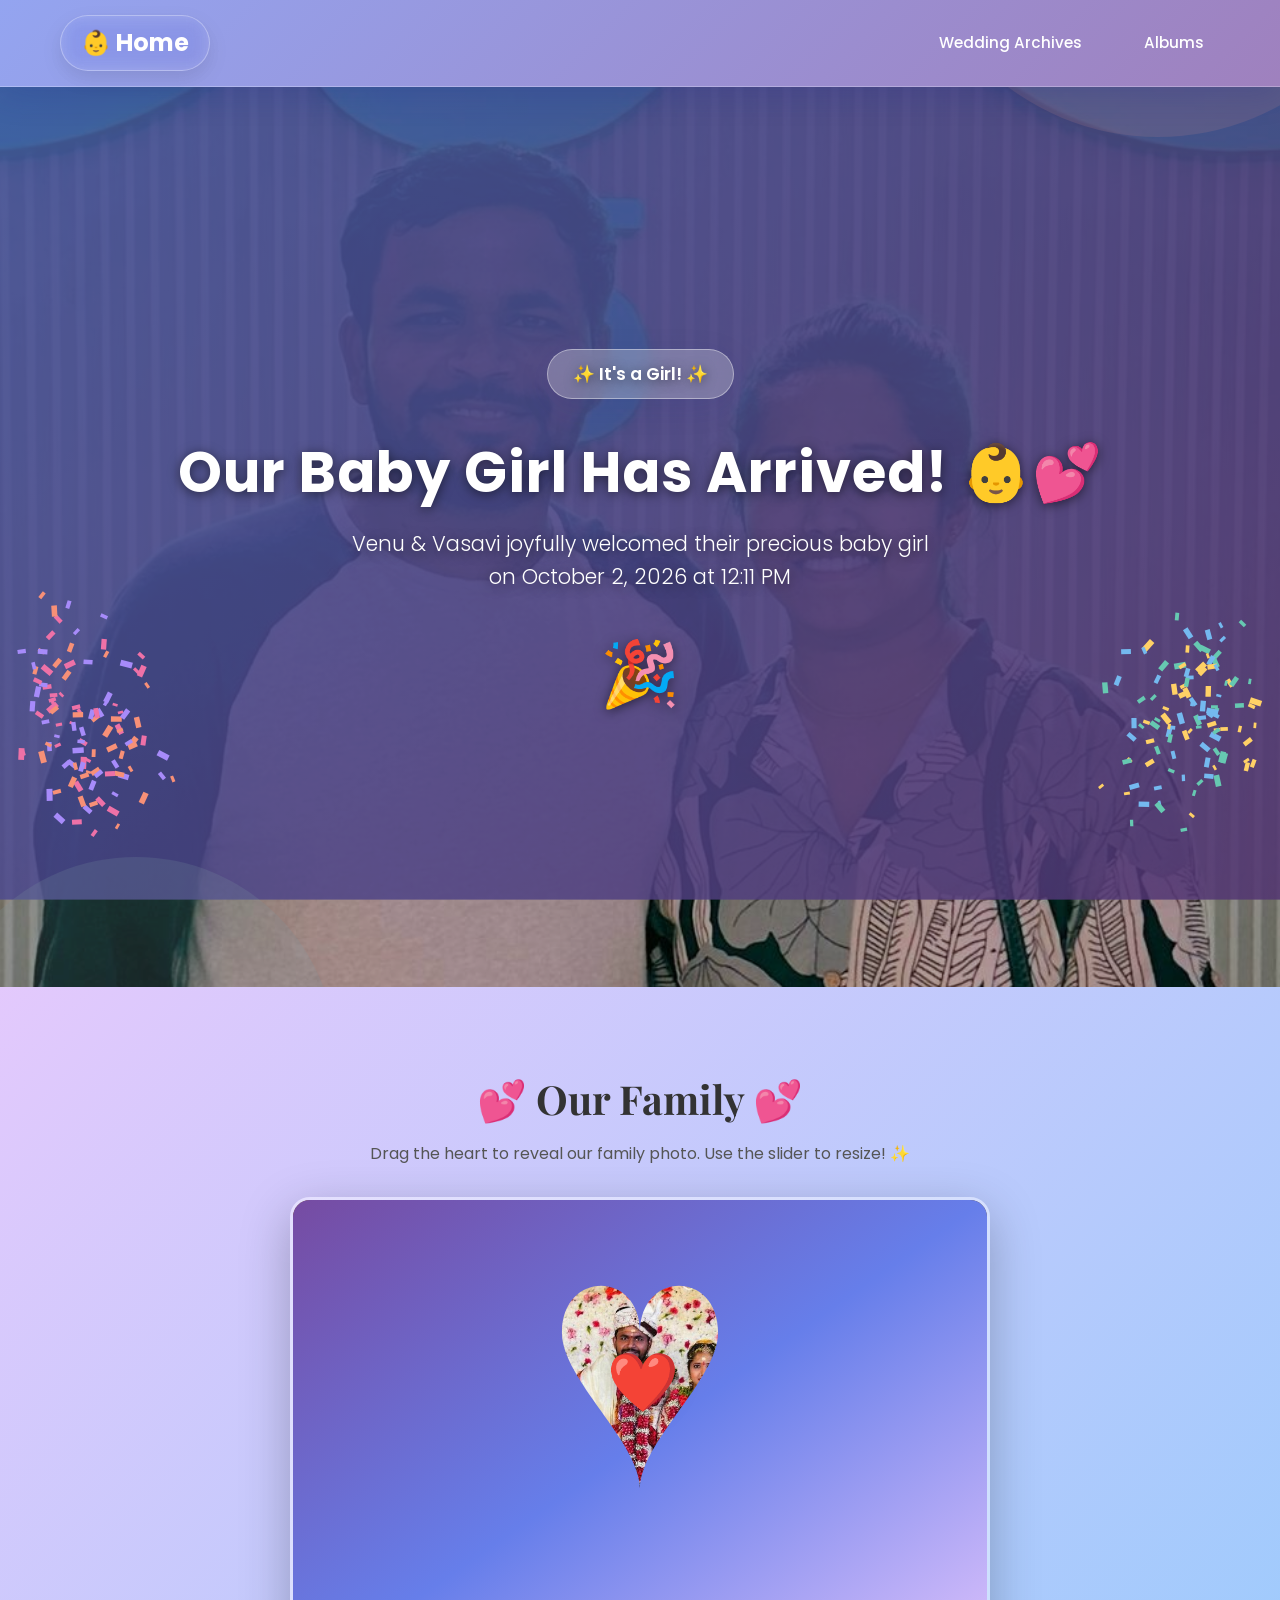
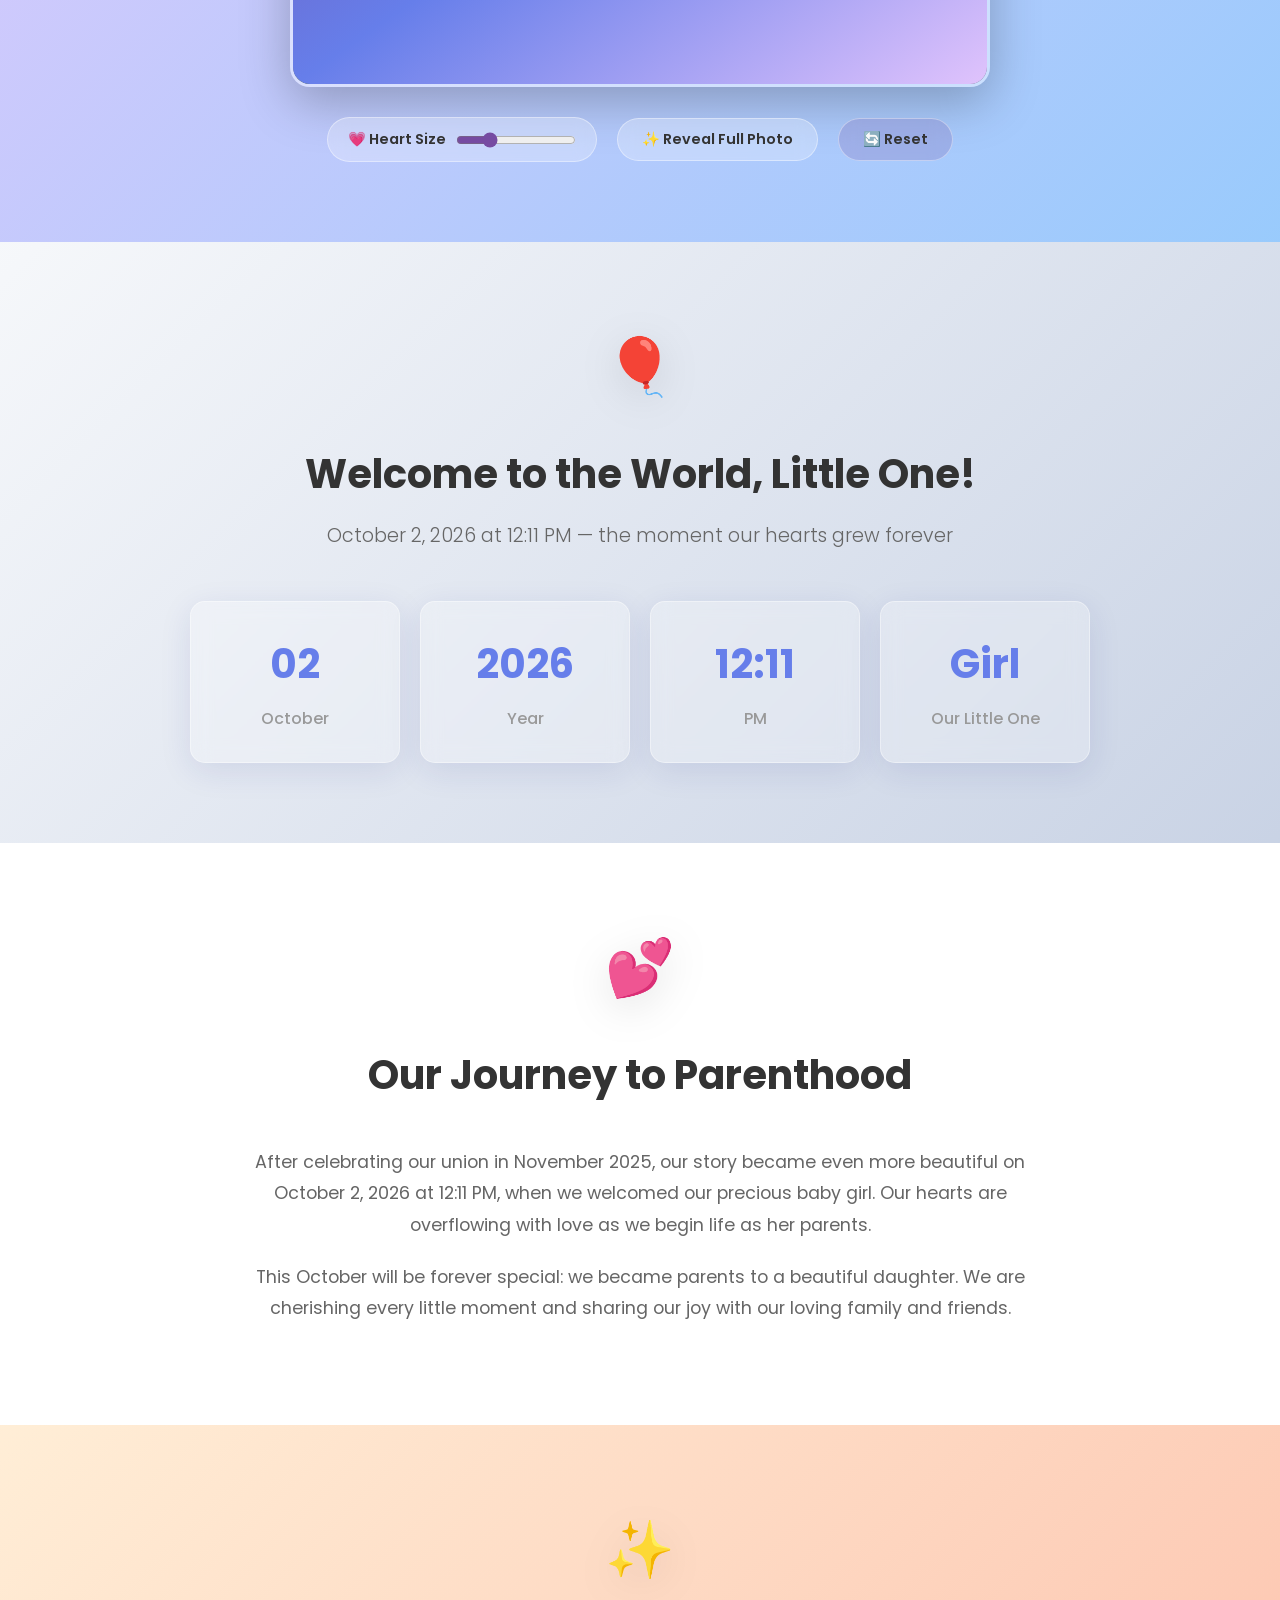
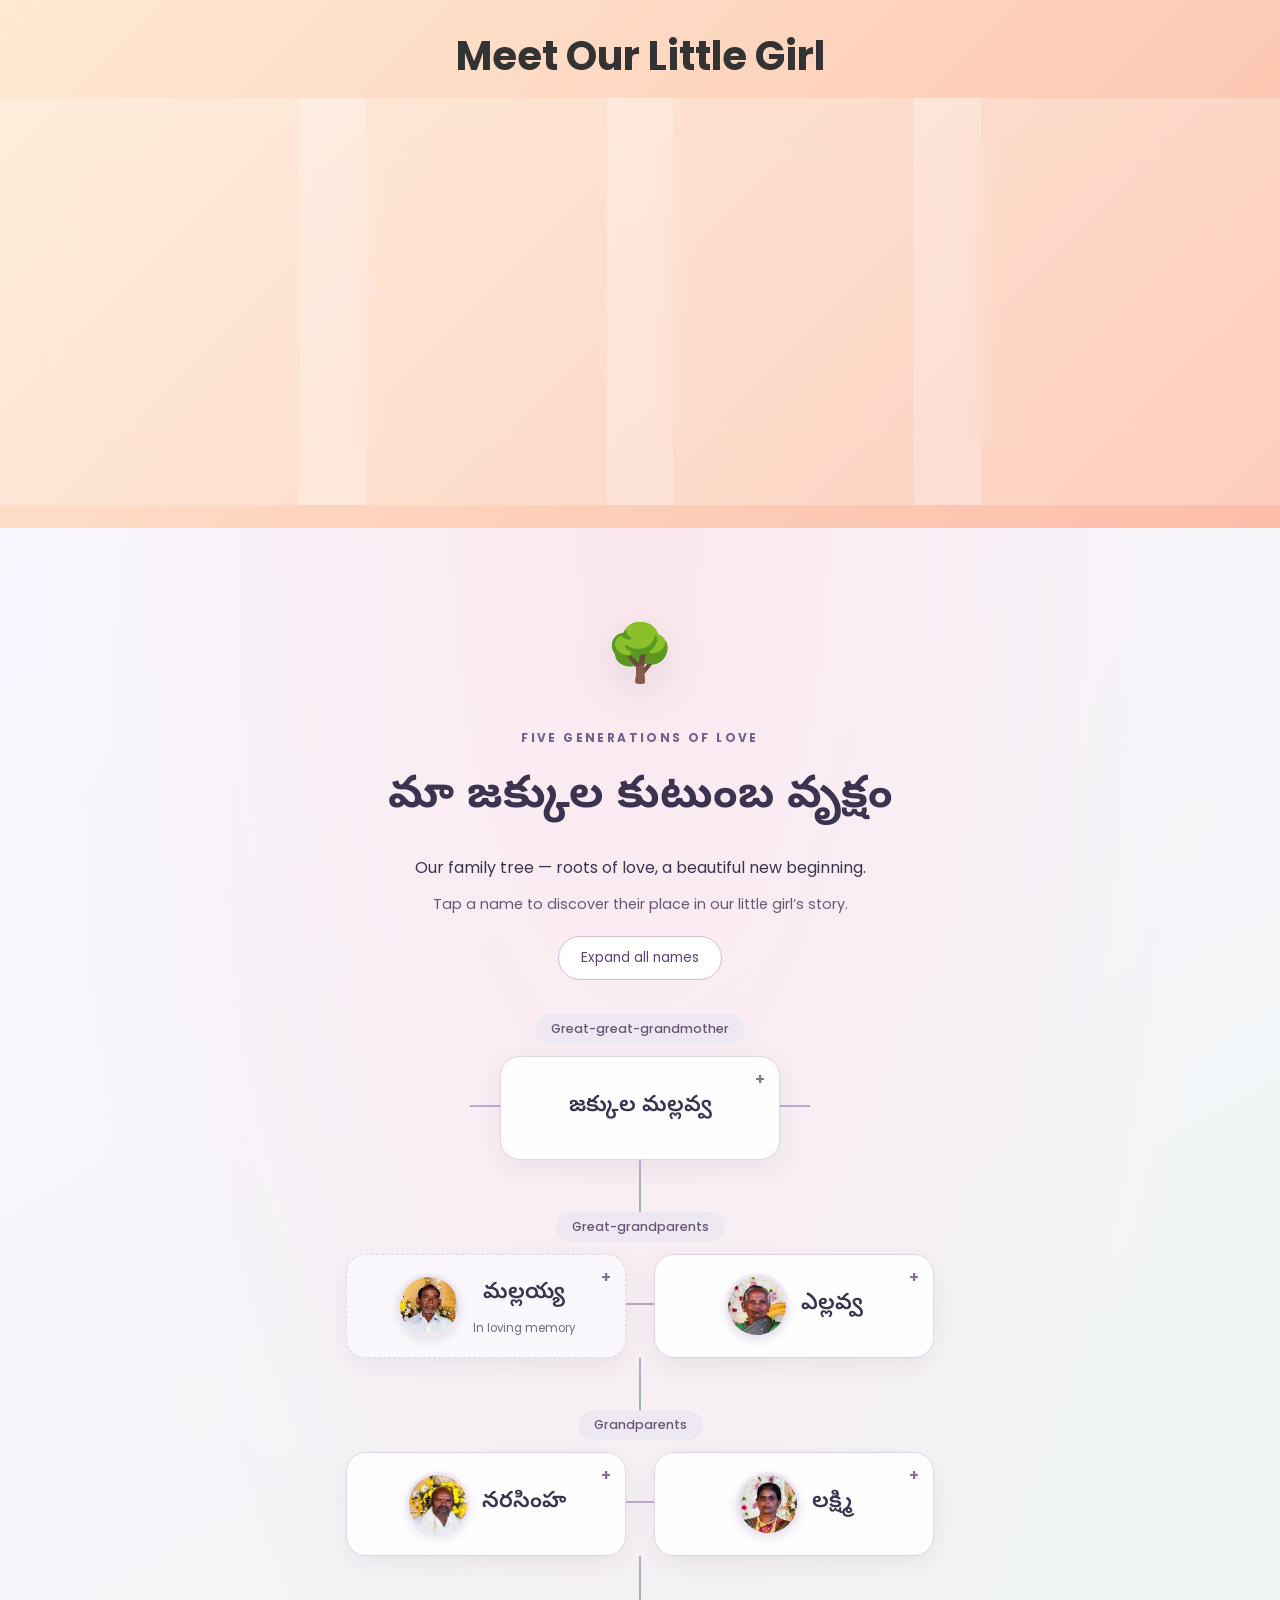
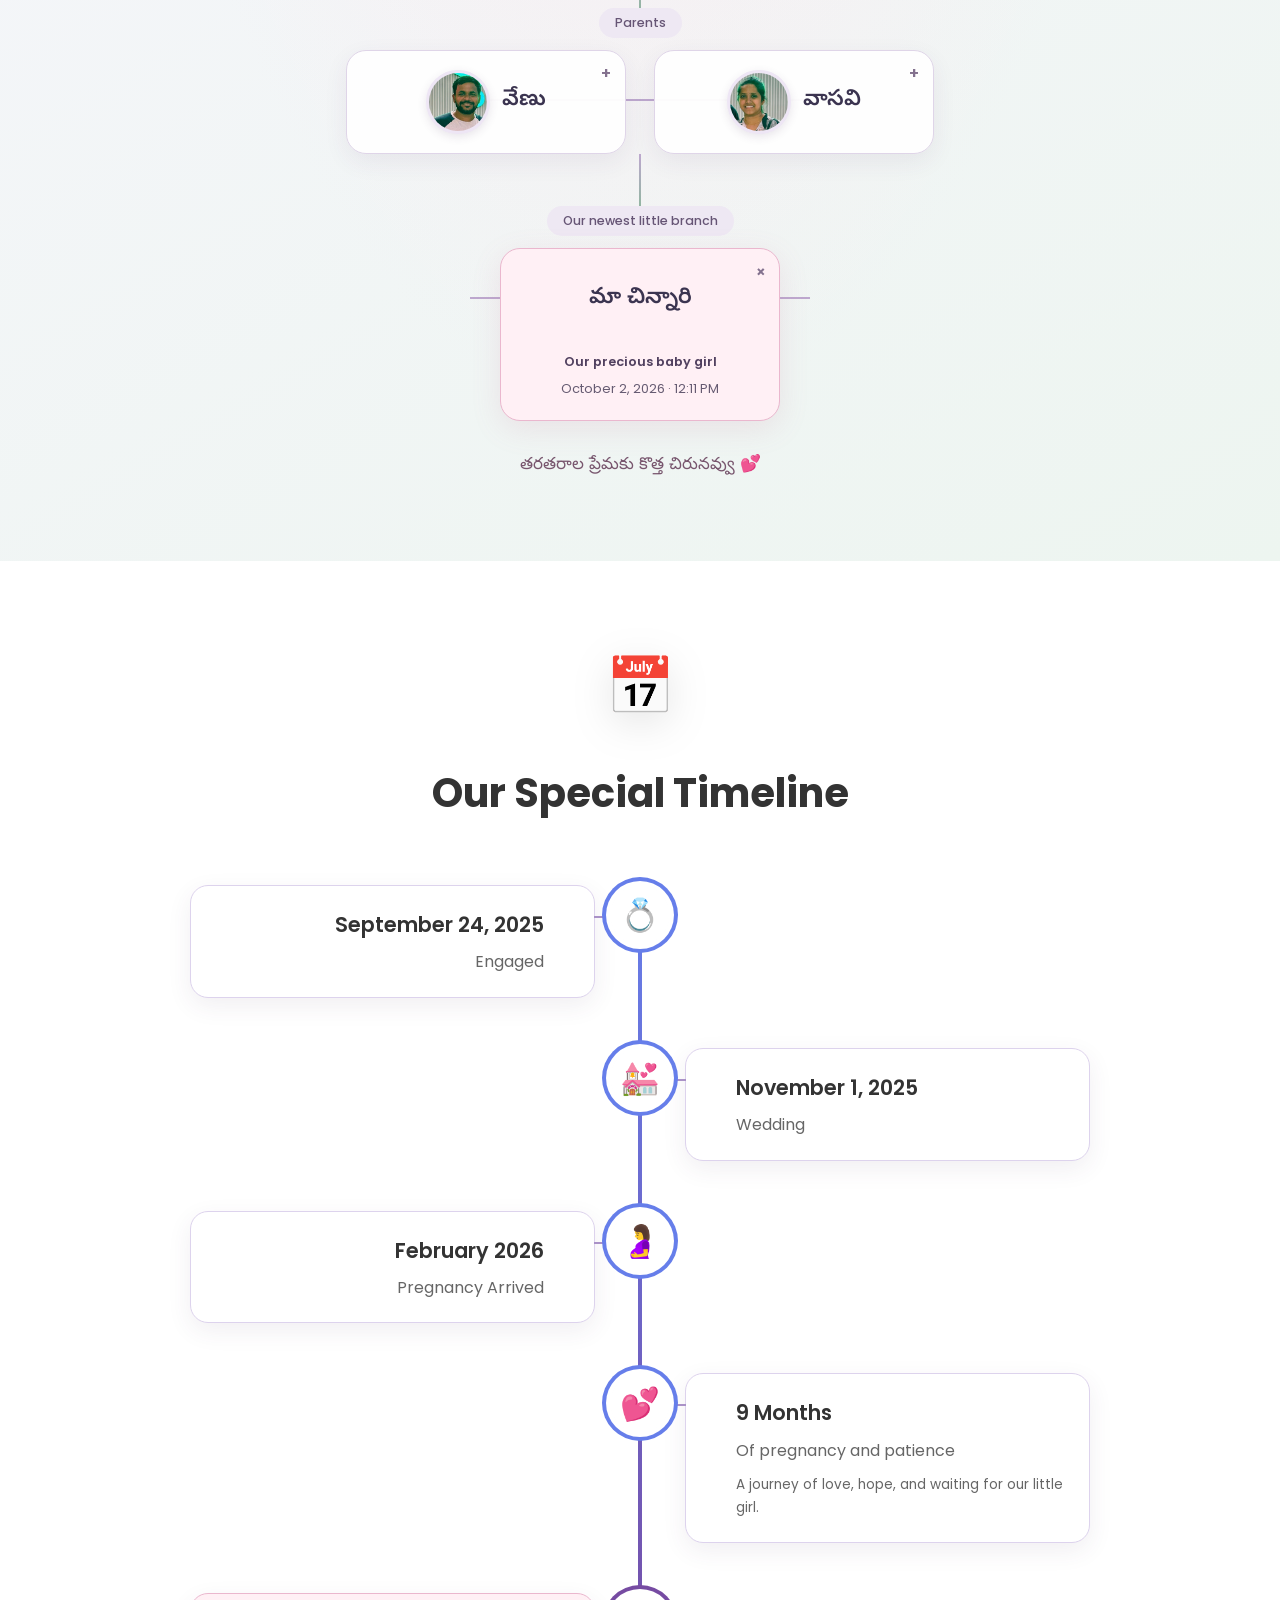
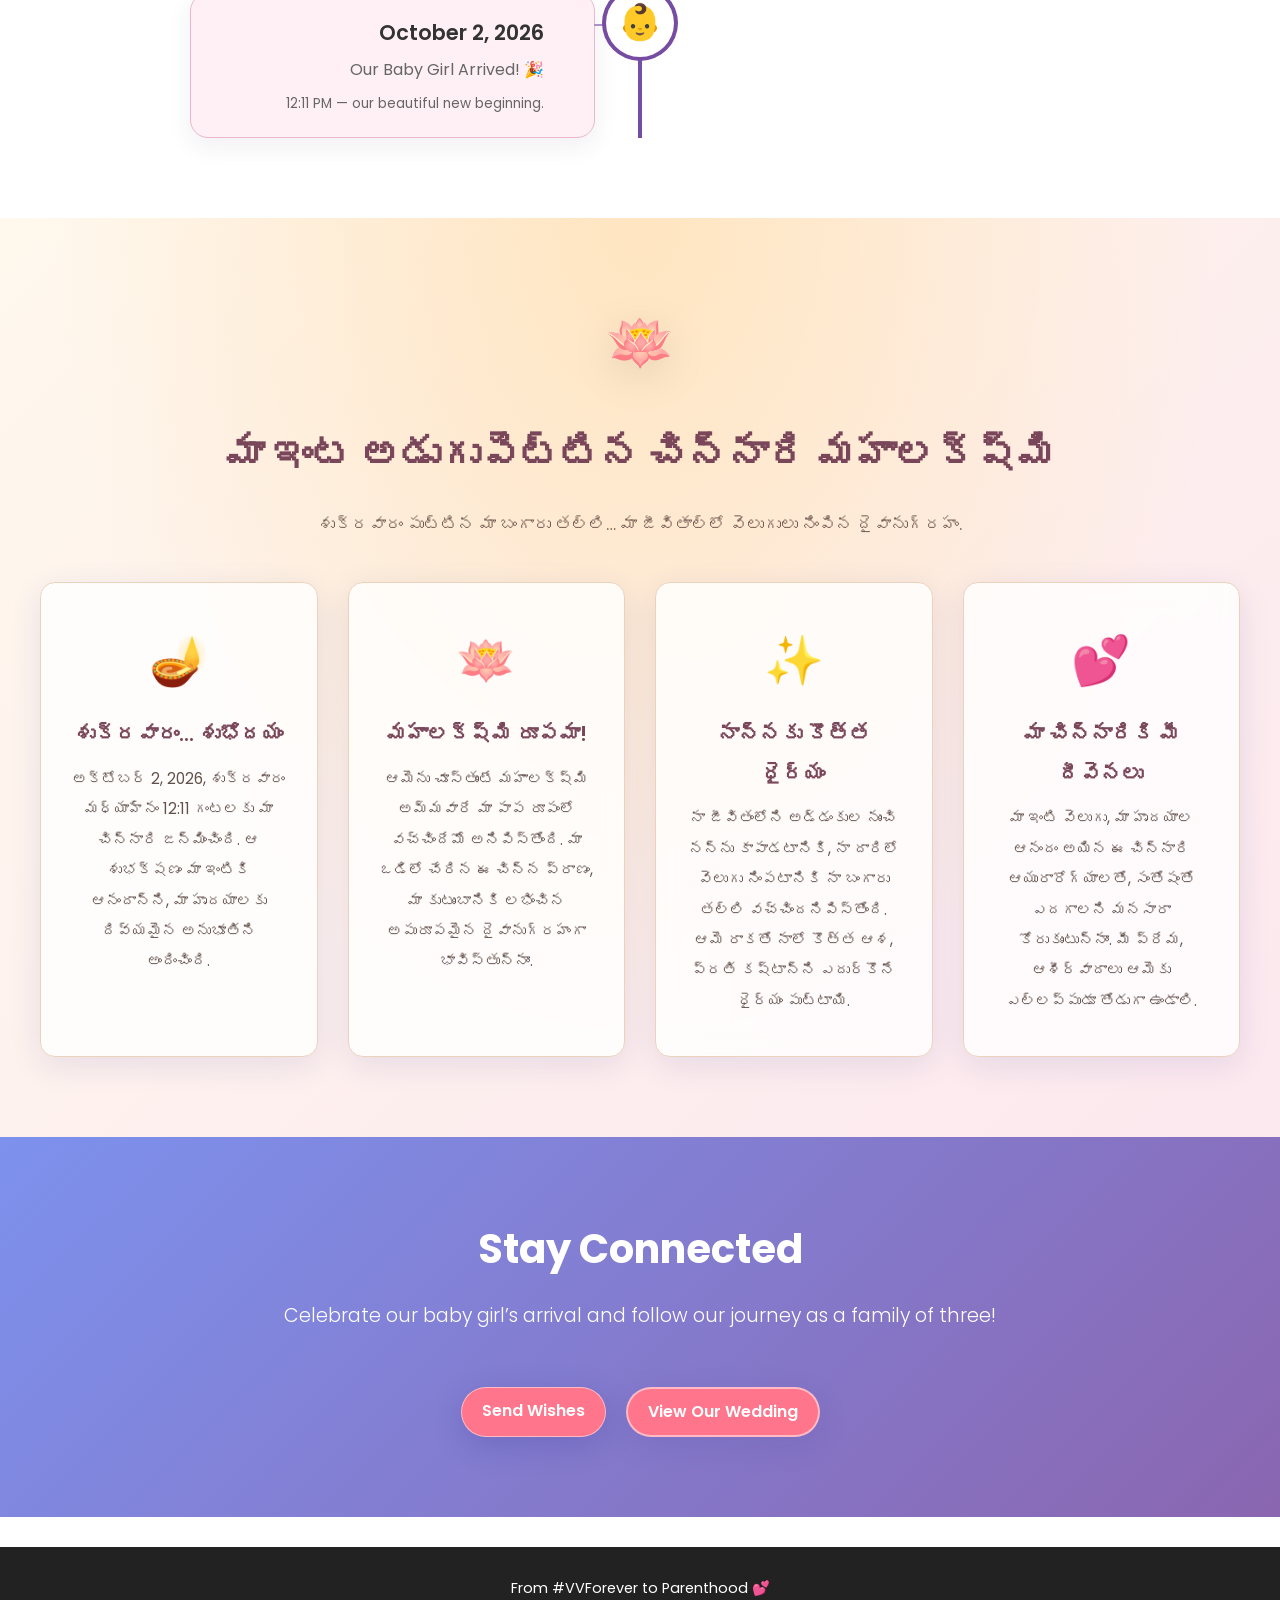
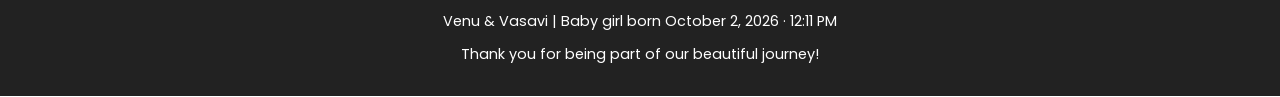
==== commit 8d38b8a5: "balloon and archives improved" ====
--- a/index.html
+++ b/index.html
@@ -274,33 +274,34 @@
     </ol>
   </section>
 
-  <!-- Life with Our Little Girl -->
-  <section class="preparation-section">
-    <div class="section-icon animated-wiggle">🏡</div>
-    <h2>Life with Our Little Girl</h2>
+  <!-- Our Little Blessing -->
+  <section class="preparation-section blessing-section" lang="te" aria-labelledby="blessing-title">
+    <div class="section-icon" aria-hidden="true">🪷</div>
+    <h2 id="blessing-title">మా ఇంట అడుగుపెట్టిన చిన్నారి మహాలక్ష్మి</h2>
+    <p class="blessing-intro">శుక్రవారం పుట్టిన మా బంగారు తల్లి… మా జీవితాల్లో వెలుగులు నింపిన దైవానుగ్రహం.</p>
     <div class="prep-content">
       <div class="prep-item">
-        <span class="prep-emoji">🛏️</span>
-        <h3>Nursery Setup</h3>
-        <p>A cozy space filled with love for our little girl</p>
+        <span class="prep-emoji" aria-hidden="true">🪔</span>
+        <h3>శుక్రవారం… శుభోదయం</h3>
+        <p>అక్టోబర్ 2, 2026, శుక్రవారం మధ్యాహ్నం 12:11 గంటలకు మా చిన్నారి జన్మించింది. ఆ శుభక్షణం మా ఇంటికి ఆనందాన్ని, మా హృదయాలకు దివ్యమైన అనుభూతిని అందించింది.</p>
       </div>
       
       <div class="prep-item">
-        <span class="prep-emoji">📚</span>
-        <h3>Learning Together</h3>
-        <p>Discovering the joys of parenthood, one day at a time</p>
+        <span class="prep-emoji" aria-hidden="true">🪷</span>
+        <h3>మహాలక్ష్మి రూపమా!</h3>
+        <p>ఆమెను చూస్తుంటే మహాలక్ష్మి అమ్మవారే మా పాప రూపంలో వచ్చిందేమో అనిపిస్తోంది. మా ఒడిలో చేరిన ఈ చిన్న ప్రాణం, మా కుటుంబానికి లభించిన అపురూపమైన దైవానుగ్రహంగా భావిస్తున్నాం.</p>
       </div>
       
       <div class="prep-item">
-        <span class="prep-emoji">👶</span>
-        <h3>Baby Essentials</h3>
-        <p>Keeping our little girl cozy, comfortable, and loved</p>
+        <span class="prep-emoji" aria-hidden="true">✨</span>
+        <h3>నాన్నకు కొత్త ధైర్యం</h3>
+        <p>నా జీవితంలోని అడ్డంకుల నుంచి నన్ను కాపాడటానికి, నా దారిలో వెలుగు నింపటానికి నా బంగారు తల్లి వచ్చిందనిపిస్తోంది. ఆమె రాకతో నాలో కొత్త ఆశ, ప్రతి కష్టాన్ని ఎదుర్కొనే ధైర్యం పుట్టాయి.</p>
       </div>
       
       <div class="prep-item">
-        <span class="prep-emoji">🏥</span>
-        <h3>Medical Care</h3>
-        <p>Caring for our daughter as she grows</p>
+        <span class="prep-emoji" aria-hidden="true">💕</span>
+        <h3>మా చిన్నారికి మీ దీవెనలు</h3>
+        <p>మా ఇంటి వెలుగు, మా హృదయాల ఆనందం అయిన ఈ చిన్నారి ఆయురారోగ్యాలతో, సంతోషంతో ఎదగాలని మనసారా కోరుకుంటున్నాం. మీ ప్రేమ, ఆశీర్వాదాలు ఆమెకు ఎల్లప్పుడూ తోడుగా ఉండాలి.</p>
       </div>
     </div>
   </section>
@@ -412,5 +413,12 @@
     })();
   </script>
 
+  <div class="scroll-balloon" id="scrollBalloon" aria-hidden="true">
+    <div class="balloon-body"><span>💕</span></div>
+    <div class="balloon-string"></div>
+  </div>
+  <canvas class="celebration-canvas" id="celebrationCanvas" aria-hidden="true" hidden></canvas>
+  <p class="celebration-status" id="celebrationStatus" role="status"></p>
+  <script src="celebration.js"></script>
 </body>
 </html>
--- a/style.css
+++ b/style.css
@@ -9,6 +9,75 @@
   color: #333;
   background-color: #fff;
   line-height: 1.6;
+}
+
+.scroll-balloon {
+  position: fixed;
+  top: 0;
+  right: 20px;
+  width: 64px;
+  height: 152px;
+  z-index: 1001;
+  pointer-events: none;
+  will-change: transform;
+}
+.scroll-balloon[hidden], .celebration-canvas[hidden] { display: none; }
+.balloon-body {
+  position: relative;
+  display: grid;
+  place-items: center;
+  width: 64px;
+  height: 82px;
+  border-radius: 50% 50% 46% 46%;
+  background: radial-gradient(circle at 28% 24%, #fff0f6, #f495bd 35%, #d95296 80%);
+  box-shadow: inset -6px -8px 12px rgba(140, 31, 90, .2), 0 5px 16px rgba(173, 57, 114, .2);
+  transform-origin: center;
+}
+.balloon-body span { font-size: 22px; }
+.balloon-body::after {
+  content: '';
+  position: absolute;
+  bottom: -7px;
+  border-left: 6px solid transparent;
+  border-right: 6px solid transparent;
+  border-bottom: 8px solid #d95296;
+}
+.balloon-string {
+  width: 15px;
+  height: 64px;
+  margin: 7px auto 0;
+  border-left: 1px solid #a97d94;
+  border-radius: 50%;
+}
+.scroll-balloon--popped .balloon-body { animation: balloon-pop .28s ease-out forwards; }
+.scroll-balloon--popped .balloon-string { opacity: 0; }
+@keyframes balloon-pop {
+  45% { transform: scale(1.25); opacity: 1; }
+  100% { transform: scale(1.65); opacity: 0; }
+}
+.celebration-canvas {
+  position: fixed;
+  inset: 0;
+  width: 100%;
+  height: 100%;
+  z-index: 1002;
+  pointer-events: none;
+}
+.celebration-status {
+  position: absolute;
+  width: 1px;
+  height: 1px;
+  overflow: hidden;
+  clip-path: inset(50%);
+}
+@media (max-width: 480px) {
+  .scroll-balloon { right: 8px; width: 44px; height: 115px; }
+  .balloon-body { width: 44px; height: 58px; }
+  .balloon-body span { font-size: 17px; }
+  .balloon-string { height: 48px; }
+}
+@media (prefers-reduced-motion: reduce) {
+  .scroll-balloon--popped .balloon-body { animation: none; opacity: 0; }
 }
 
 html {
@@ -1206,6 +1275,28 @@
   line-height: 1.6;
 }
 
+.blessing-section {
+  font-family: 'Noto Sans Telugu', sans-serif;
+  background: radial-gradient(ellipse at top, #ffe5c0, transparent 65%),
+              linear-gradient(135deg, #fff8ed, #fce8ef);
+}
+.blessing-section h2 {
+  color: #79465a;
+  font-size: clamp(1.7rem, 4vw, 2.5rem);
+  line-height: 1.8;
+  margin-bottom: 18px;
+}
+.blessing-intro {
+  max-width: 760px;
+  margin: 0 auto 40px;
+  color: #765d54;
+  line-height: 2;
+  font-size: 1.05rem;
+}
+.blessing-section .prep-item { background: rgba(255, 255, 255, .8); border-color: #ead2bc; }
+.blessing-section .prep-item h3 { color: #79465a; line-height: 1.9; text-shadow: none; }
+.blessing-section .prep-item p { color: #62504b; line-height: 2; }
+
 /* ===== STAY CONNECTED SECTION ===== */
 .stay-connected-section {
   padding: 80px 20px;
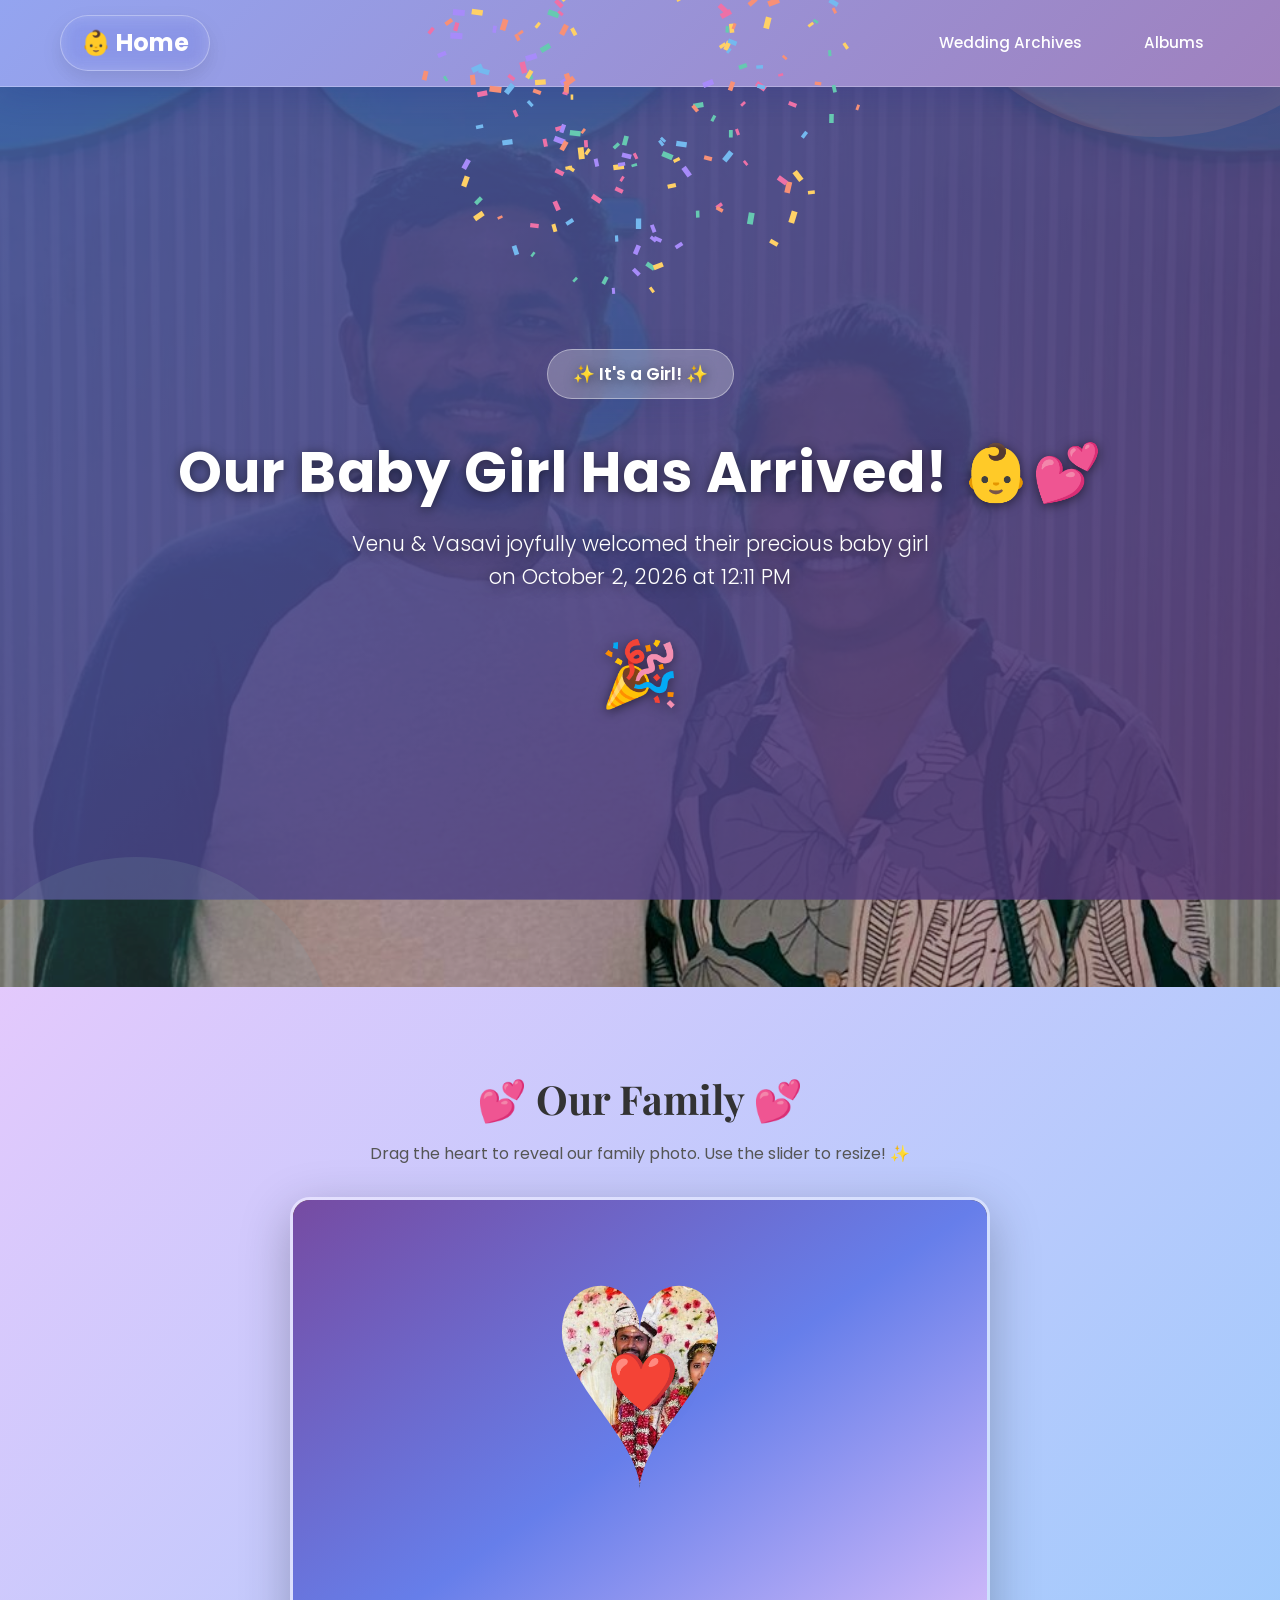
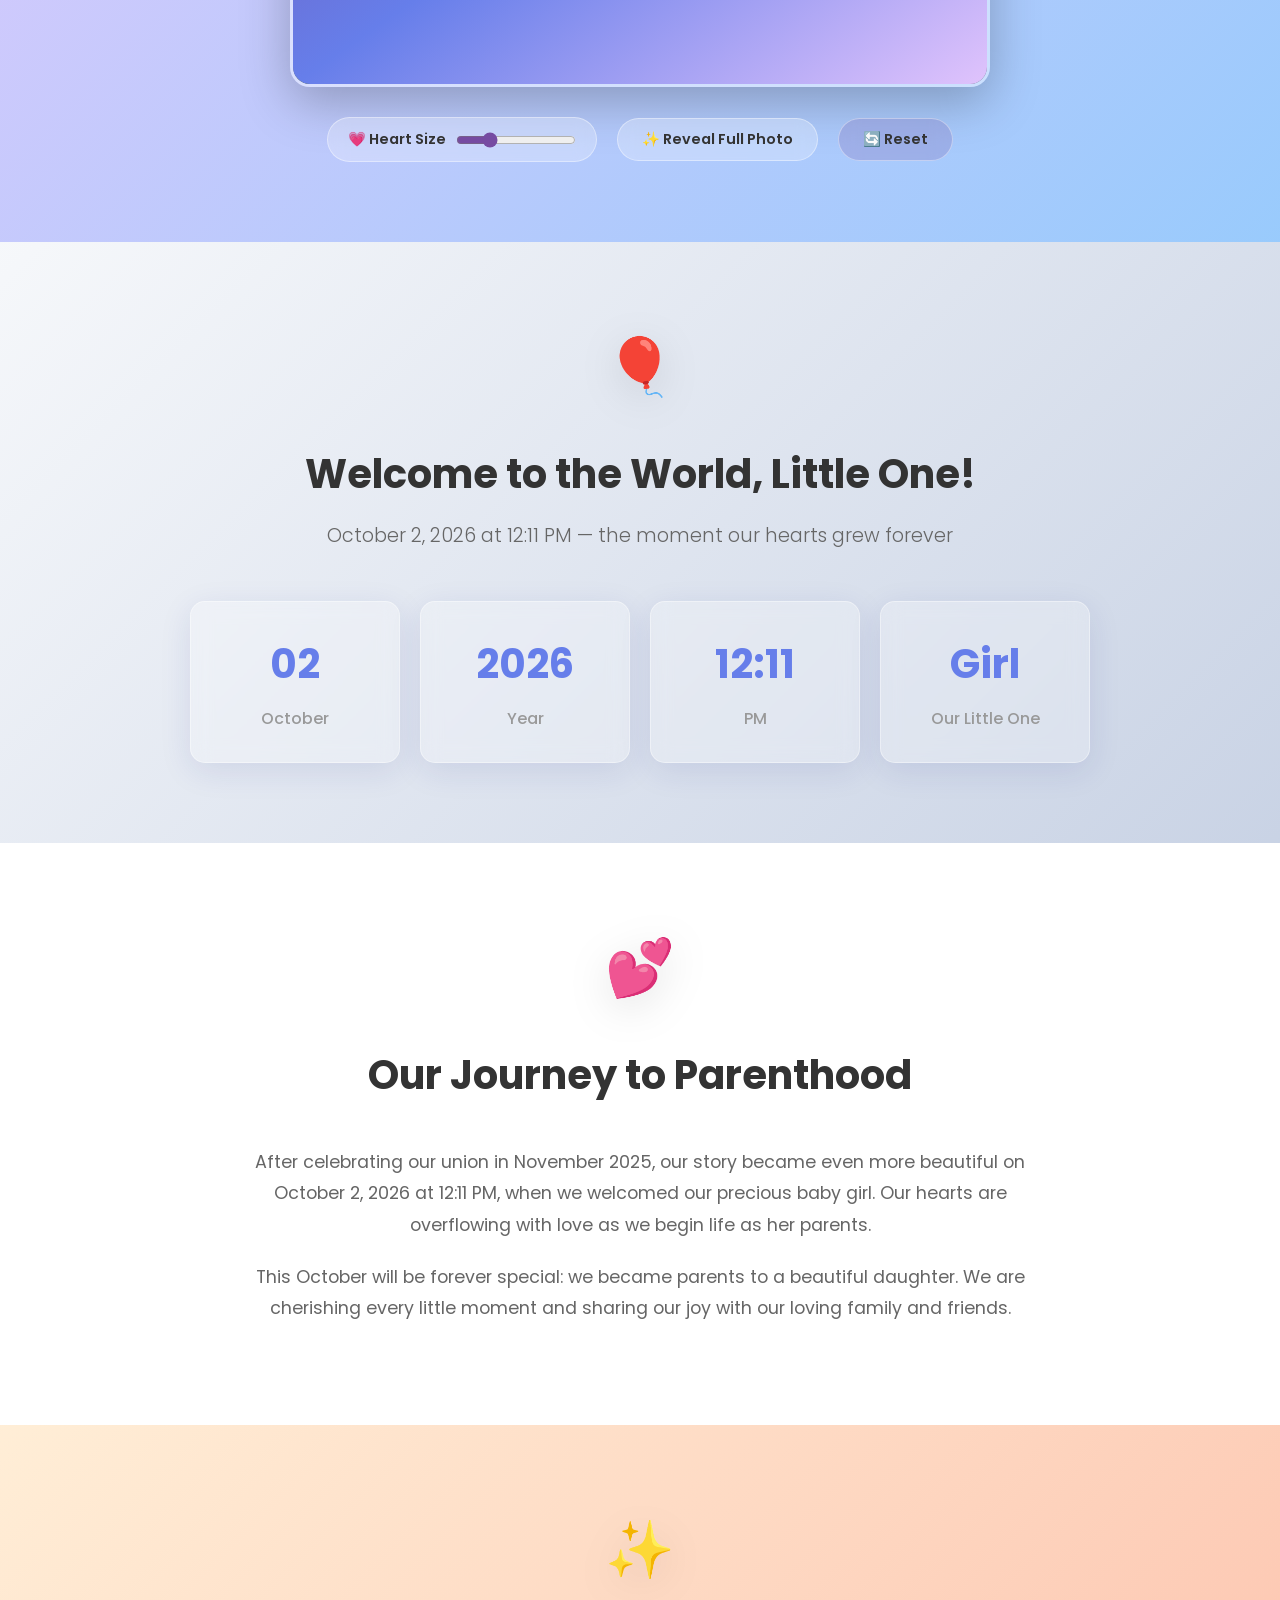
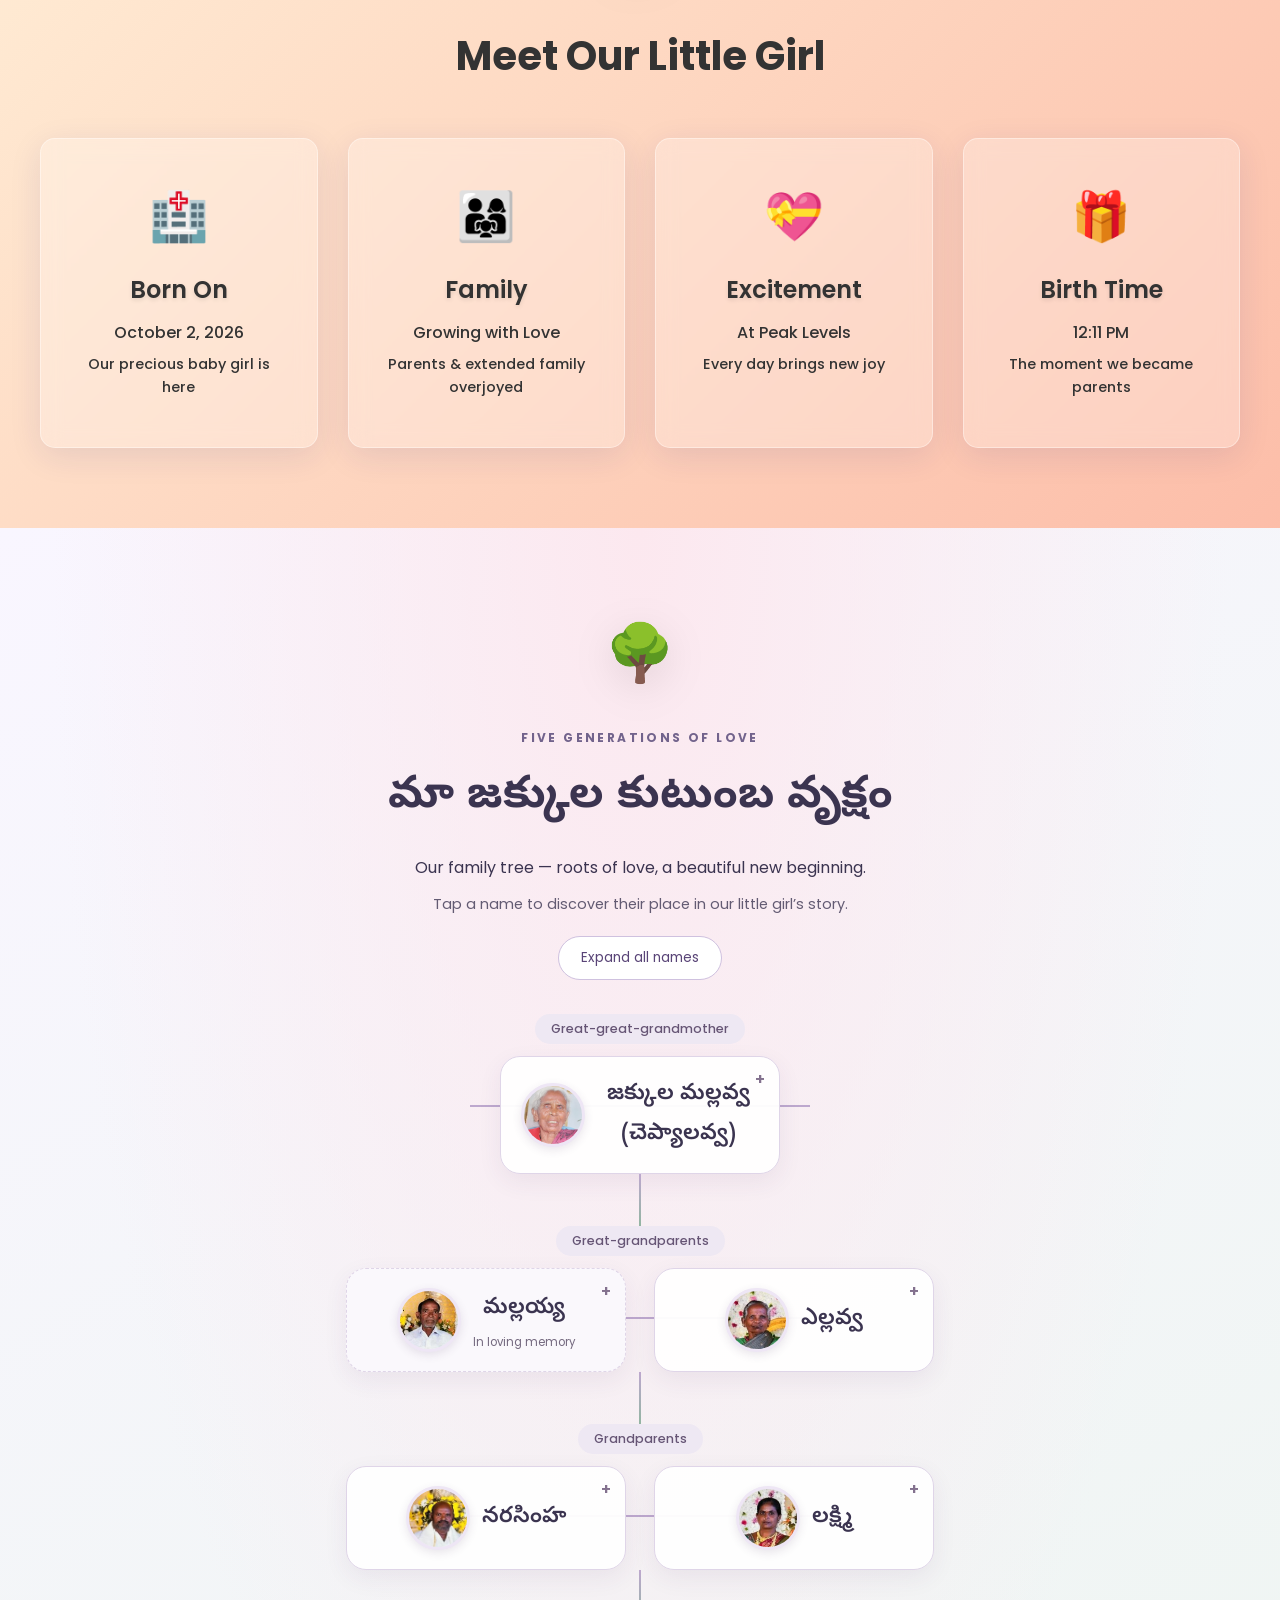
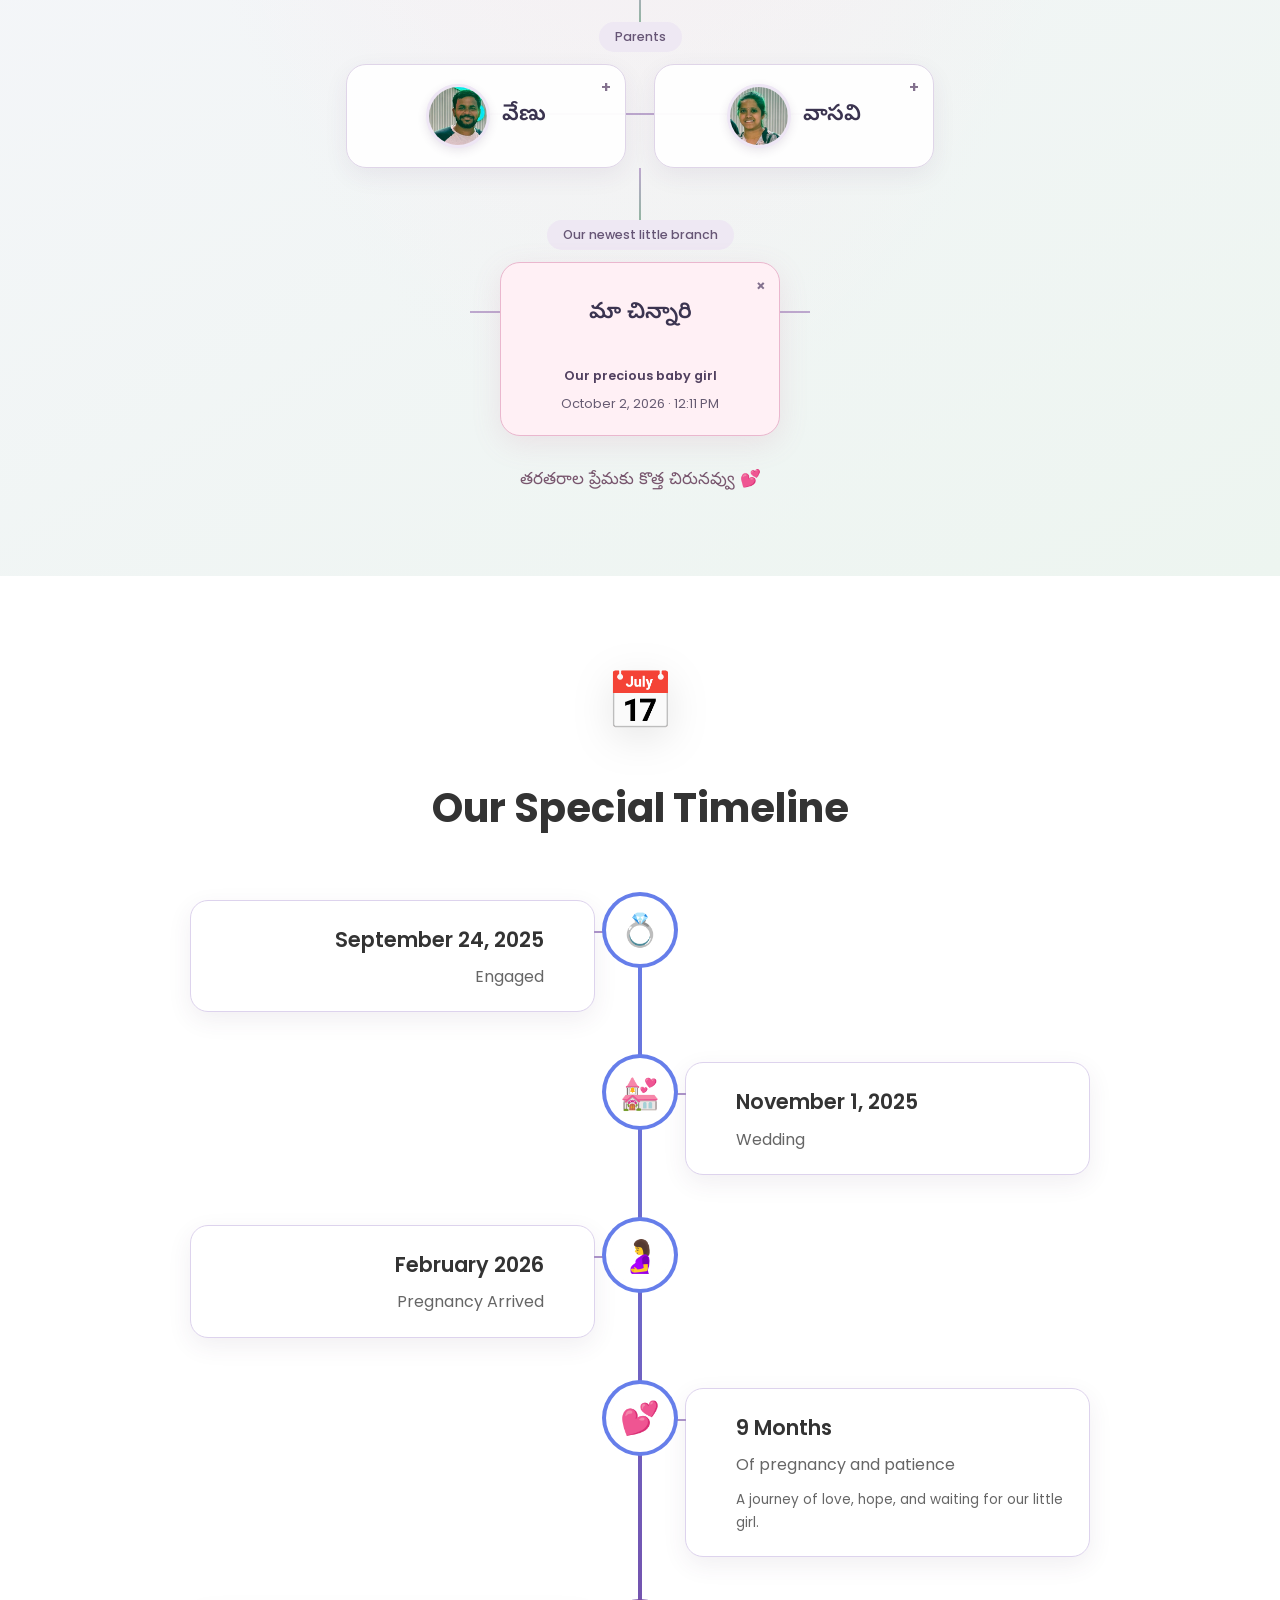
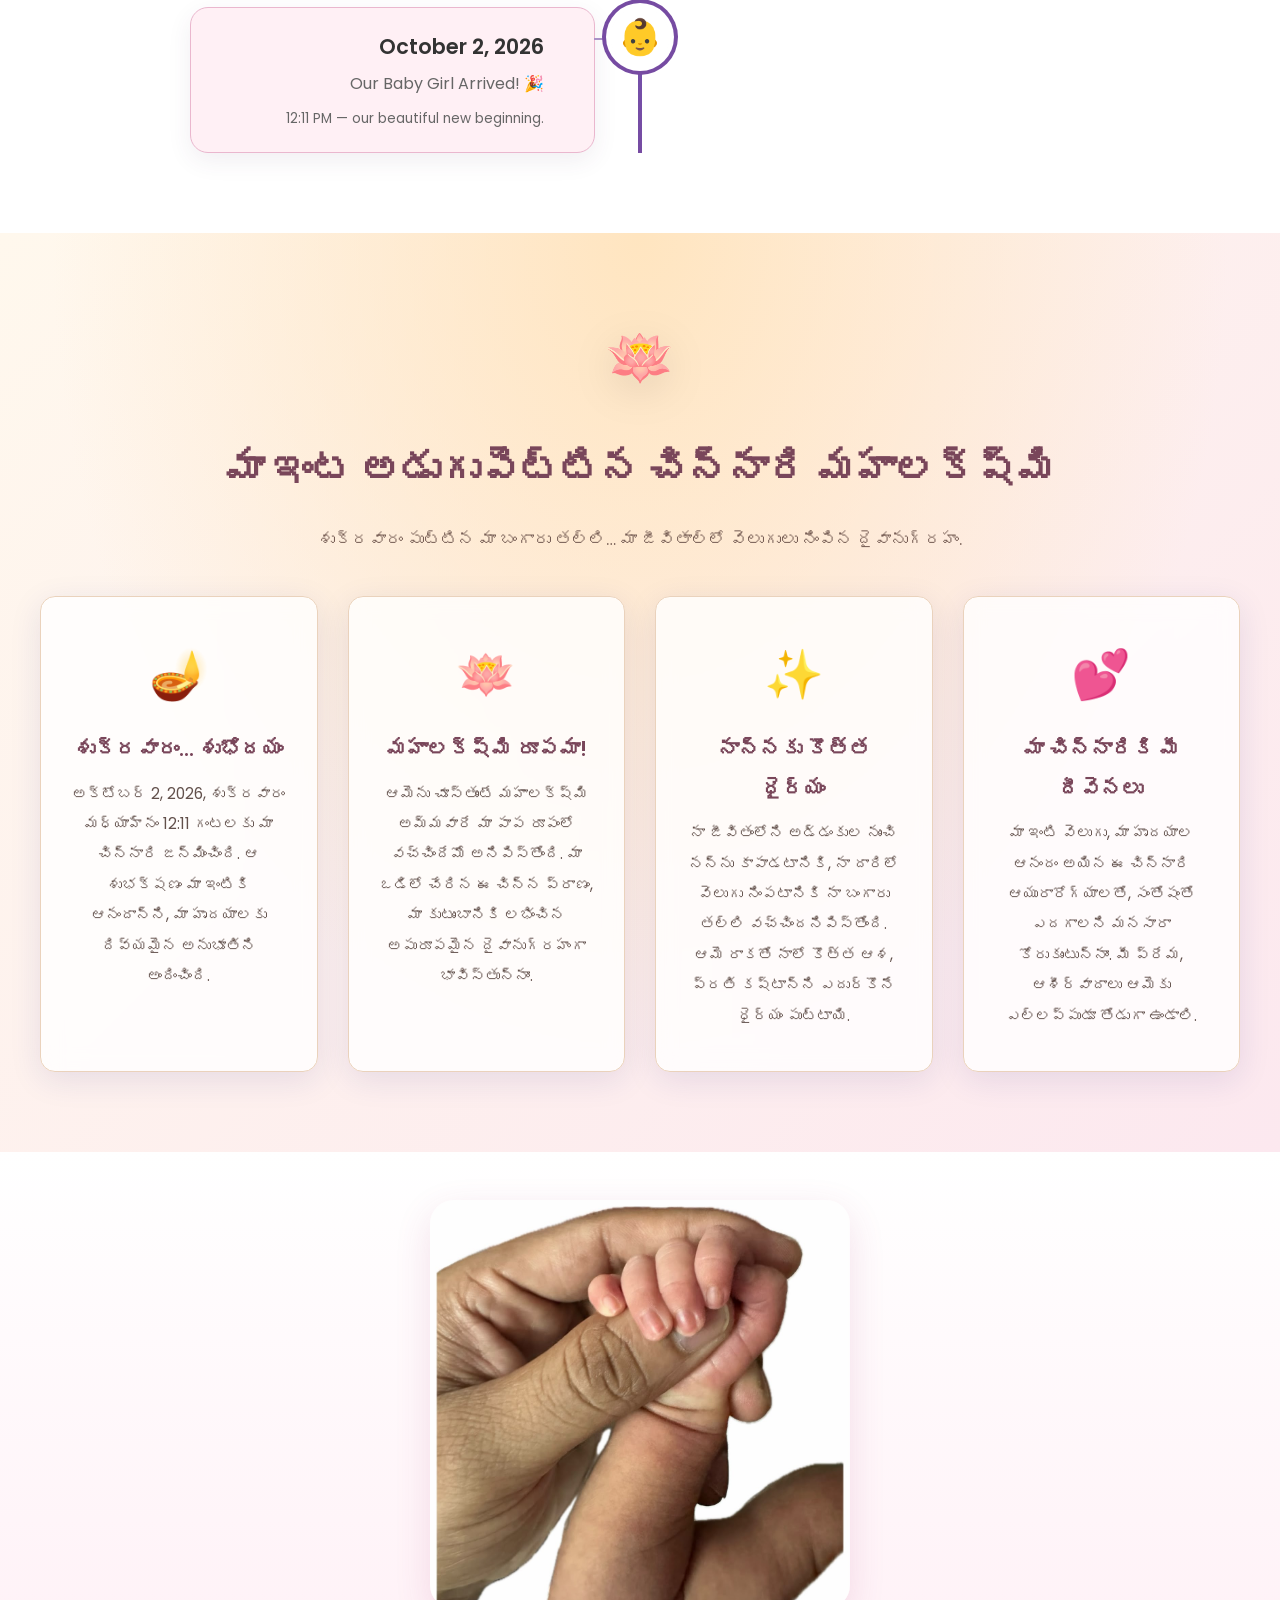
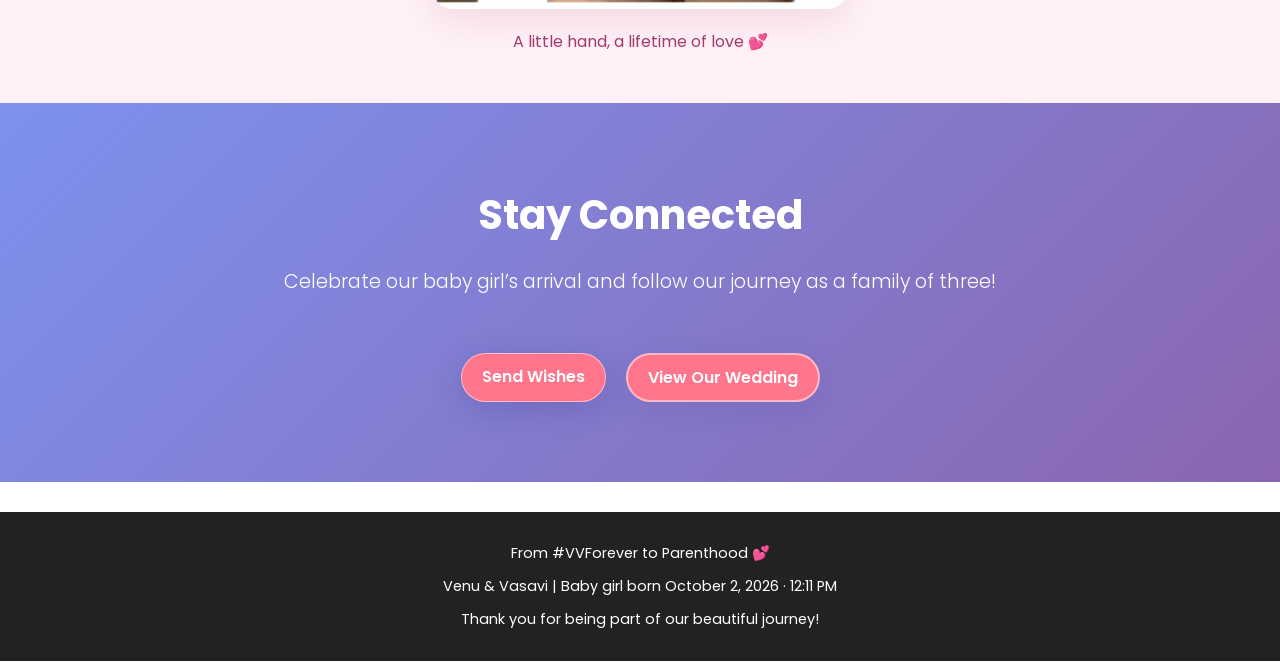
==== commit 96d8cef9: "baby hand and cheppalavva pic" ====
--- a/index.html
+++ b/index.html
@@ -168,7 +168,7 @@
         <p class="generation-label">Great-great-grandmother</p>
         <div class="tree-members">
           <details class="tree-person">
-            <summary><span lang="te">జక్కుల మల్లవ్వ</span><span class="person-cue" aria-hidden="true">+</span></summary>
+            <summary><img class="person-photo" src="photos/great_great_grand_mother.png" alt="Jakkula Mallavva" loading="lazy" width="64" height="64"><span lang="te">జక్కుల మల్లవ్వ (చెప్యాలవ్వ)</span><span class="person-cue" aria-hidden="true">+</span></summary>
             <div class="person-detail"><p>Jakkula Mallavva</p><p>Our baby girl’s great-great-grandmother</p></div>
           </details>
         </div>
@@ -304,6 +304,11 @@
         <p>మా ఇంటి వెలుగు, మా హృదయాల ఆనందం అయిన ఈ చిన్నారి ఆయురారోగ్యాలతో, సంతోషంతో ఎదగాలని మనసారా కోరుకుంటున్నాం. మీ ప్రేమ, ఆశీర్వాదాలు ఆమెకు ఎల్లప్పుడూ తోడుగా ఉండాలి.</p>
       </div>
     </div>
+  </section>
+
+  <section class="baby-hand-section" id="baby-hand-celebration" aria-label="A little hand, a lifetime of love">
+    <img src="photos/baby_hand.jpeg" alt="Our baby’s tiny hand holding a parent’s finger" loading="lazy" width="1238" height="1207">
+    <p>A little hand, a lifetime of love 💕</p>
   </section>
 
   <!-- Stay Connected -->
--- a/style.css
+++ b/style.css
@@ -11,6 +11,20 @@
   line-height: 1.6;
 }
 
+.baby-hand-section {
+  padding: 48px 24px;
+  text-align: center;
+  background: linear-gradient(180deg, #fff, #fff0f6);
+}
+.baby-hand-section img {
+  display: block;
+  width: min(100%, 420px);
+  height: auto;
+  margin: 0 auto;
+  border-radius: 24px;
+  box-shadow: 0 12px 36px rgba(173, 57, 114, .14);
+}
+.baby-hand-section p { margin-top: 20px; color: #a33b70; }
 .scroll-balloon {
   position: fixed;
   top: 0;
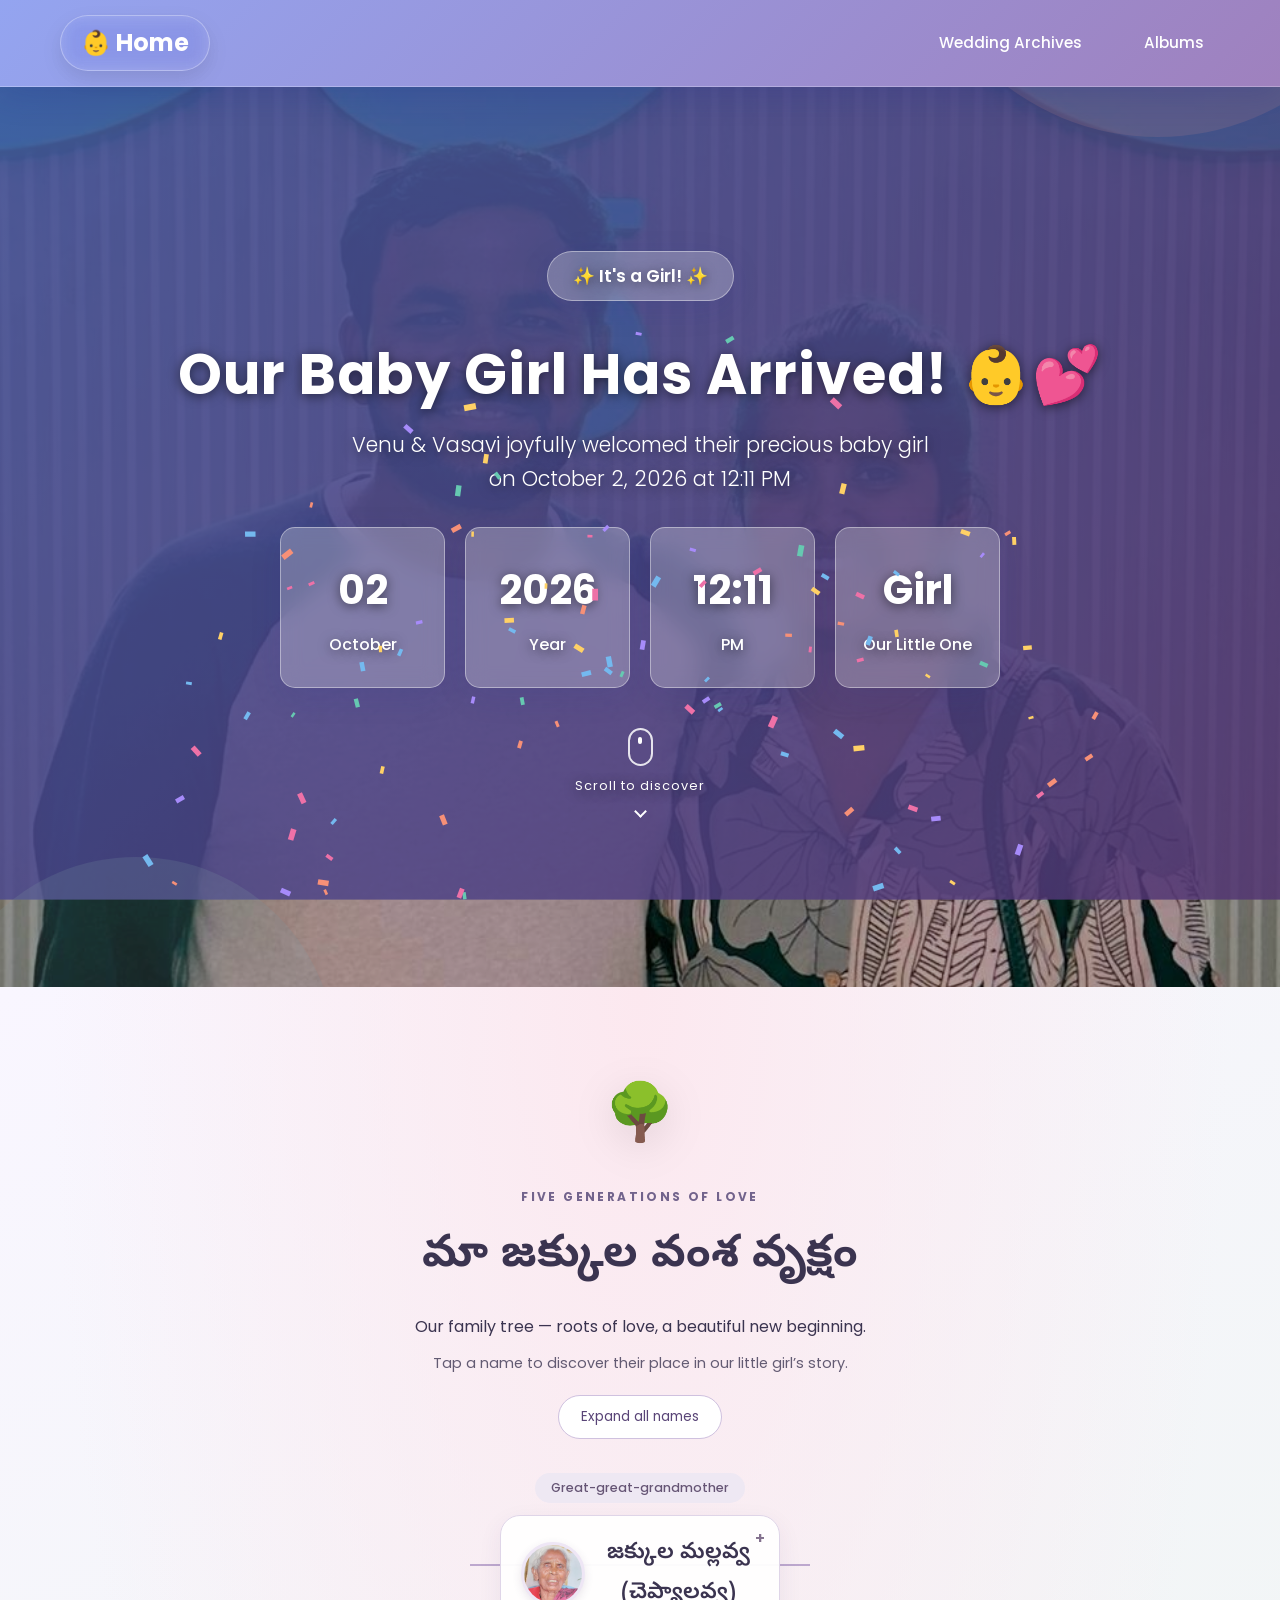
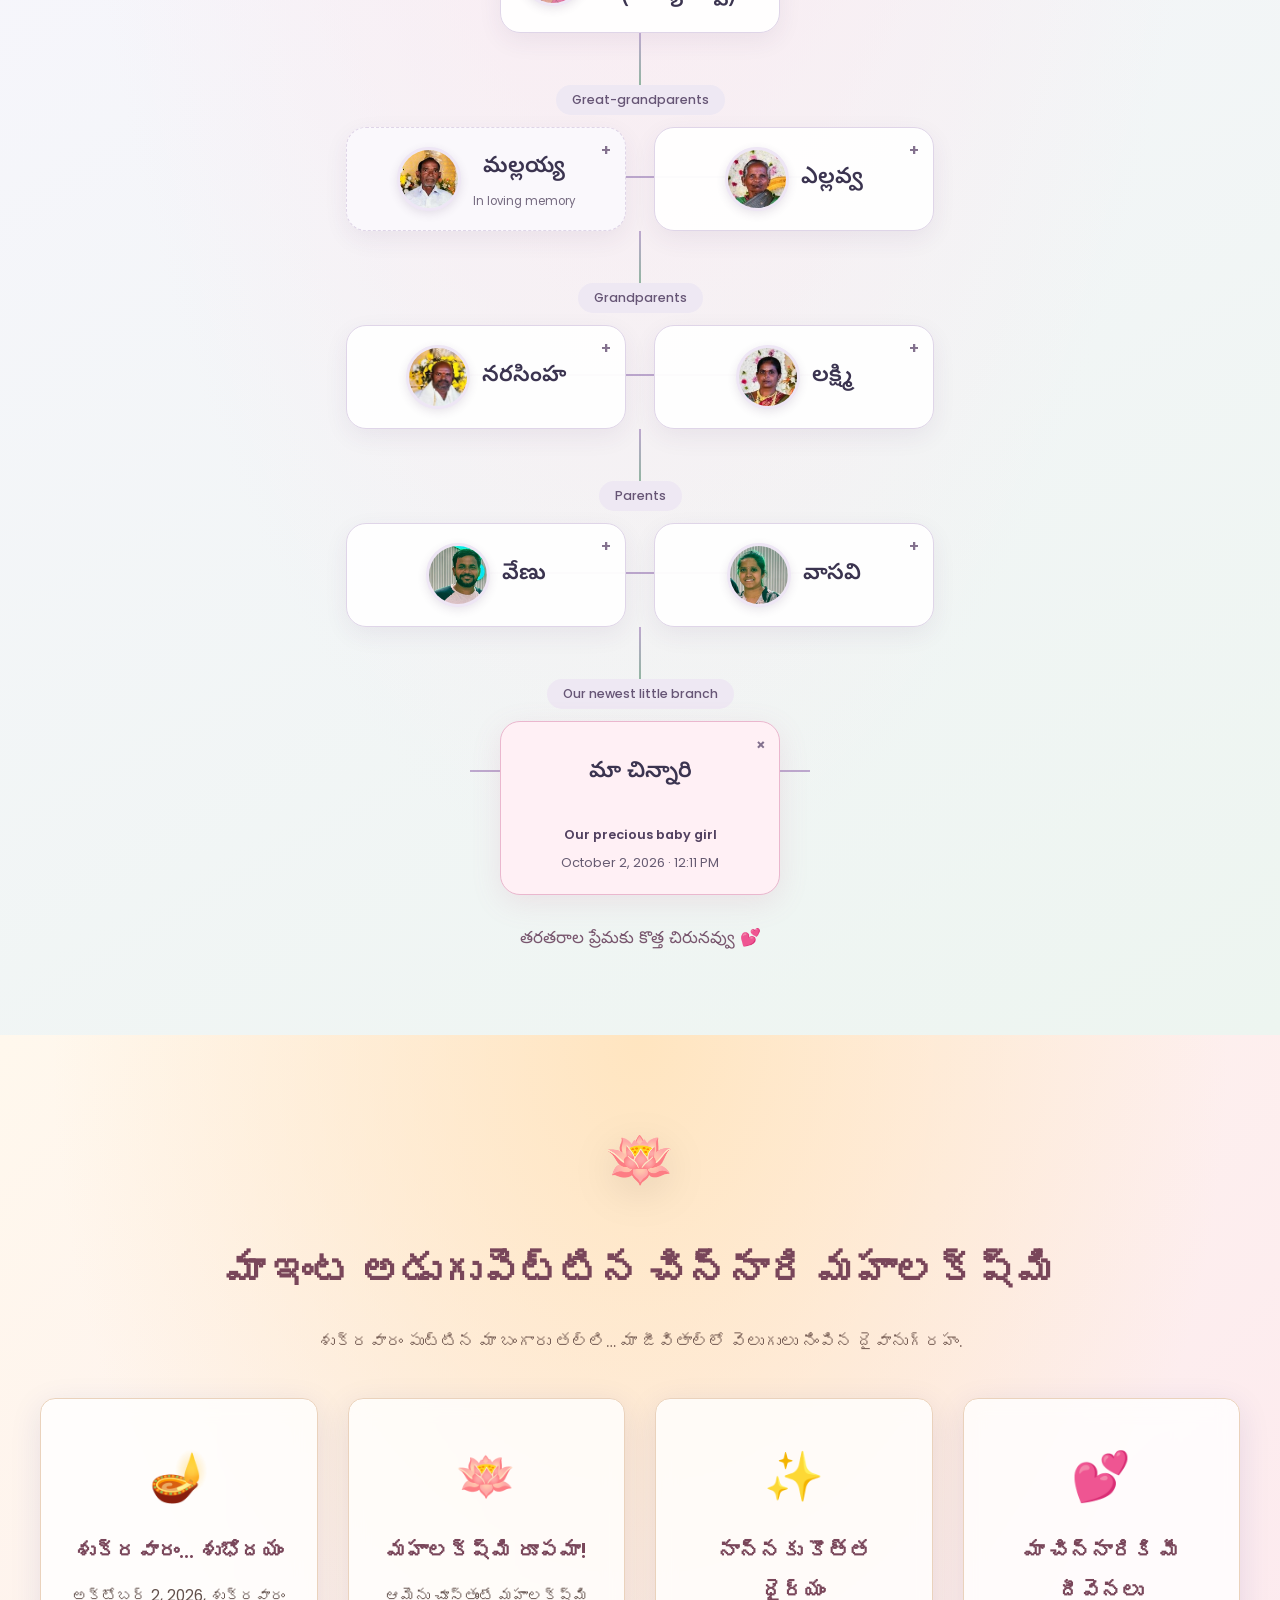
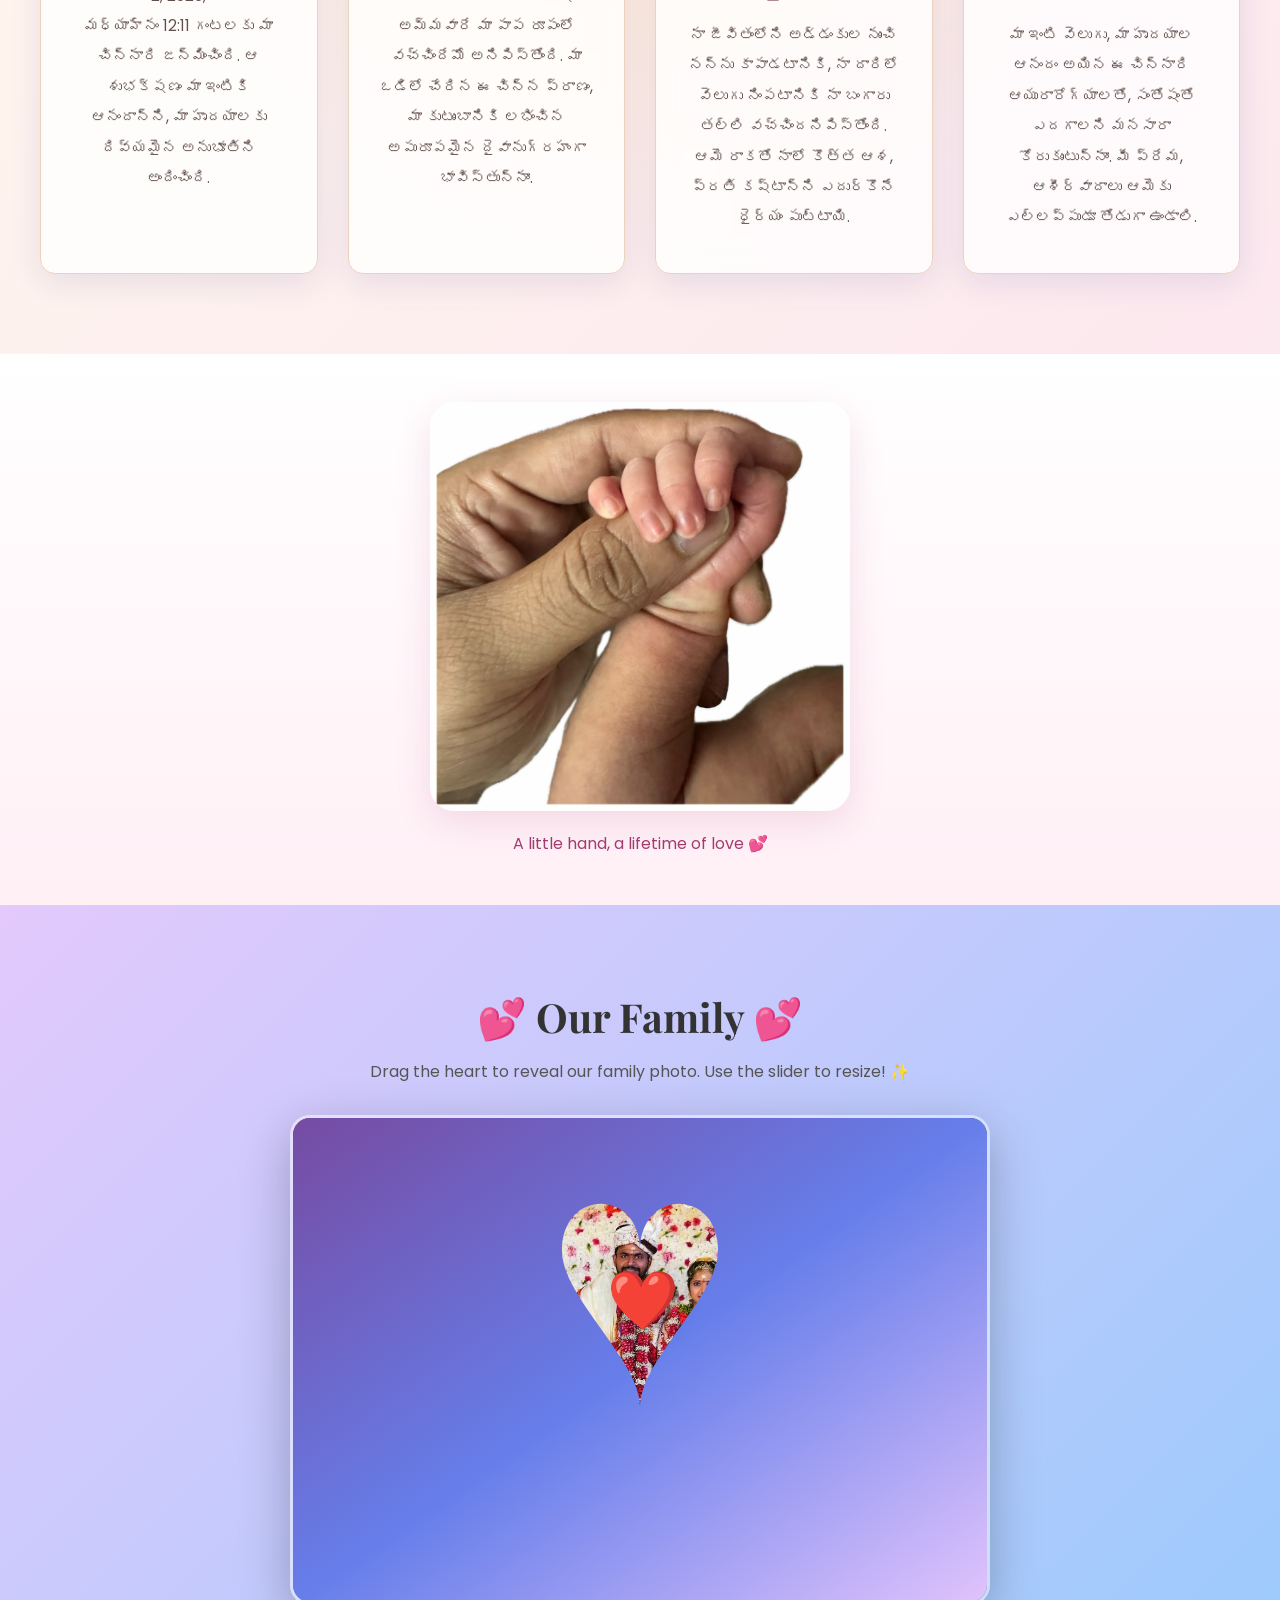
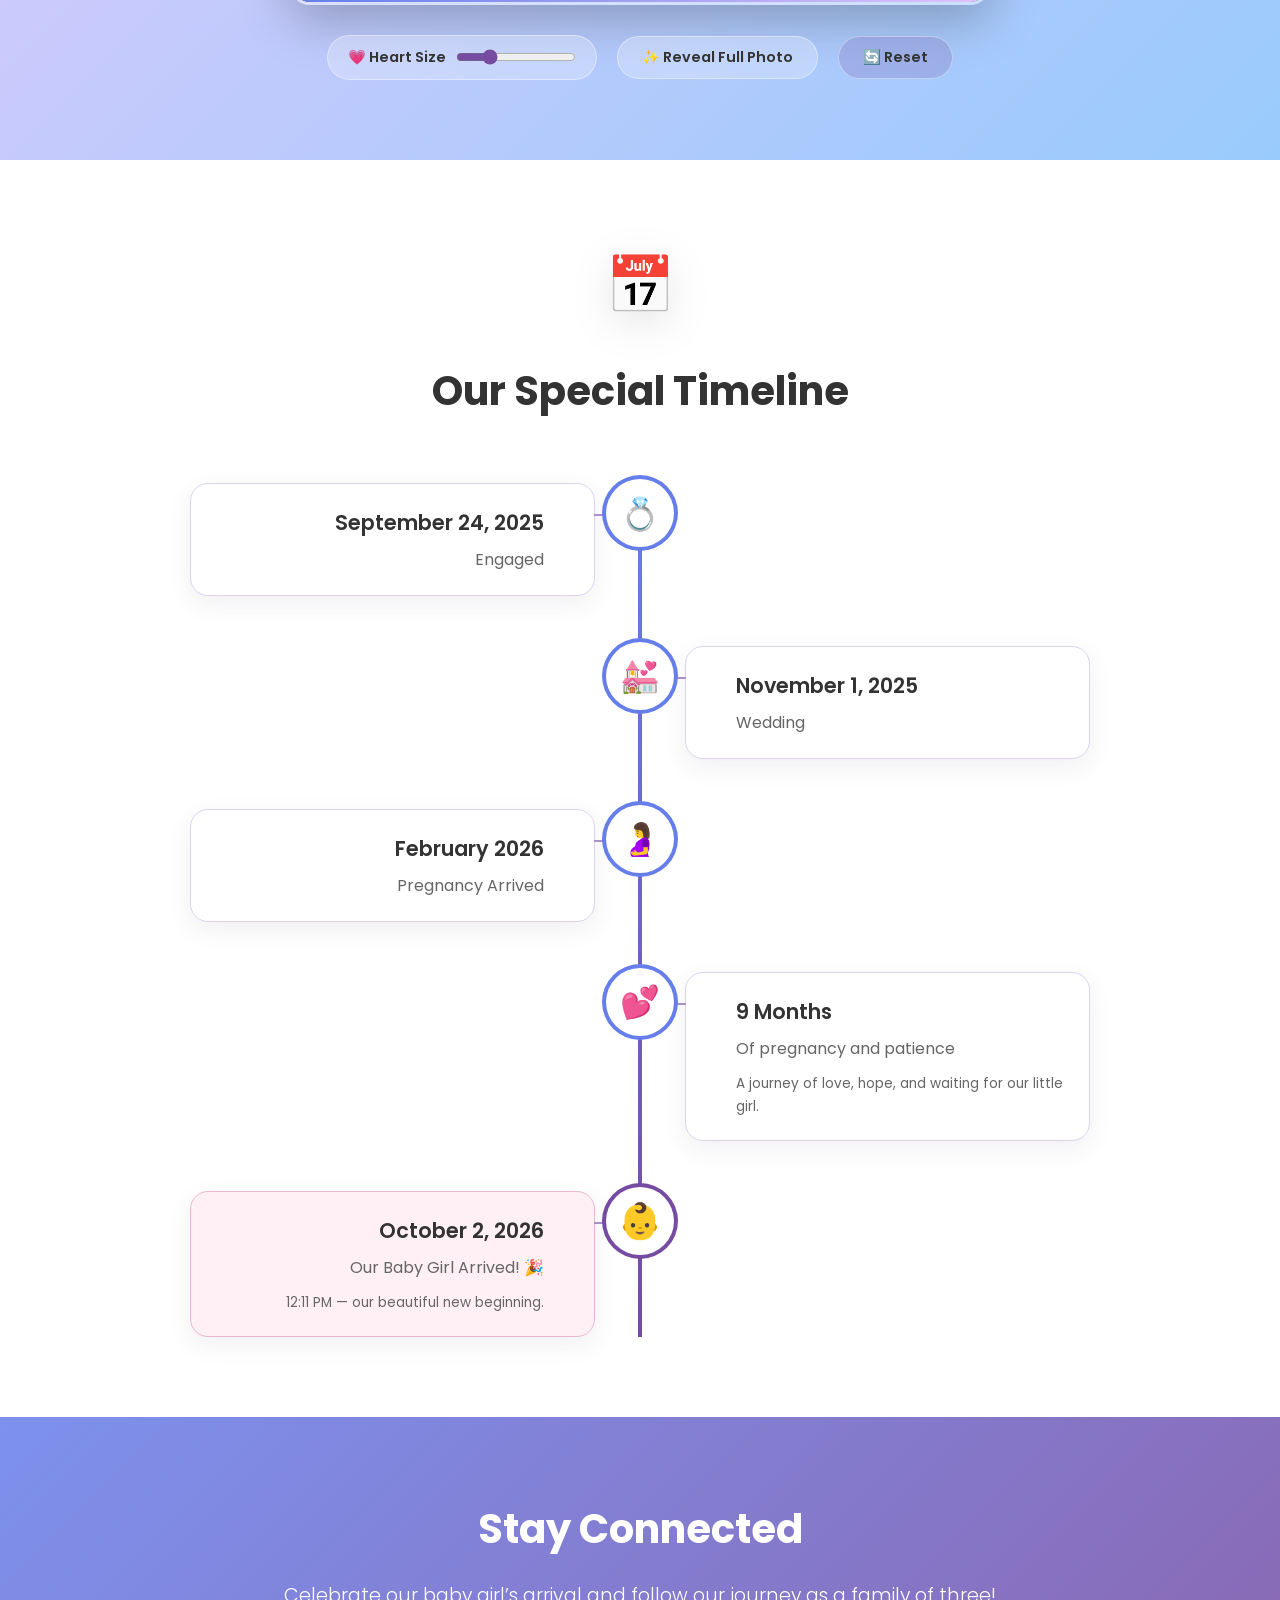
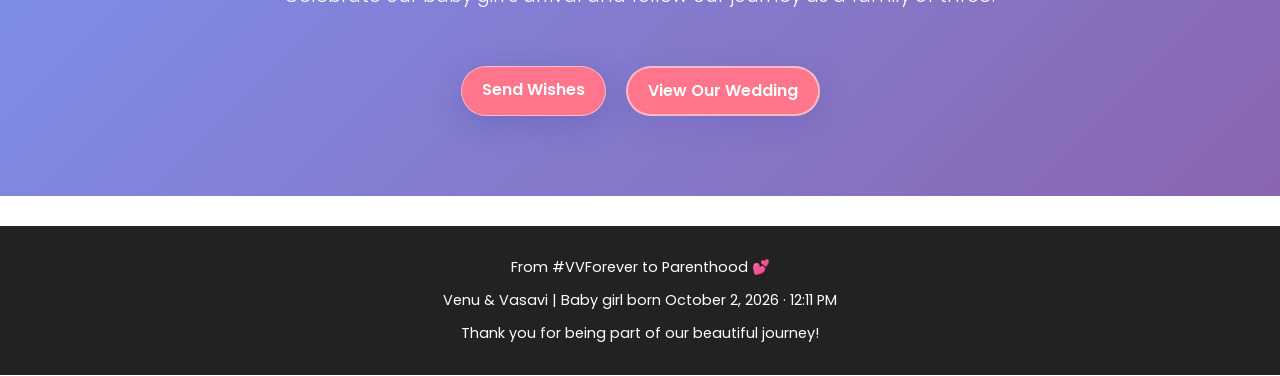
==== commit 29e12d06: "order of sections" ====
--- a/index.html
+++ b/index.html
@@ -29,12 +29,142 @@
       <div class="announcement-badge">✨ It's a Girl! ✨</div>
       <h1 class="baby-title">Our Baby Girl Has Arrived! 👶💕</h1>
       <p class="baby-subtitle">Venu & Vasavi joyfully welcomed their precious baby girl on October 2, 2026 at 12:11 PM</p>
-      <div class="baby-emoji">🎉</div>
-    </div>
+      <div class="countdown-timer" aria-label="Birth details">
+        <div class="countdown-item">
+          <span class="countdown-value">02</span>
+          <span class="countdown-label">October</span>
+        </div>
+        <div class="countdown-item">
+          <span class="countdown-value">2026</span>
+          <span class="countdown-label">Year</span>
+        </div>
+        <div class="countdown-item">
+          <span class="countdown-value">12:11</span>
+          <span class="countdown-label">PM</span>
+        </div>
+        <div class="countdown-item">
+          <span class="countdown-value">Girl</span>
+          <span class="countdown-label">Our Little One</span>
+        </div>
+      </div>
+      <a class="hero-scroll-cue" href="#our-family" aria-label="Scroll to Our Family">
+        <span class="scroll-mouse" aria-hidden="true"><span></span></span>
+        <span>Scroll to discover</span>
+        <span class="scroll-chevron" aria-hidden="true"></span>
+      </a>
+    </div>
+  </section>
+
+<!-- Five Generations of Family -->
+  <section class="family-tree-section" aria-labelledby="family-tree-title">
+    <div class="section-icon" aria-hidden="true">🌳</div>
+    <p class="tree-eyebrow">FIVE GENERATIONS OF LOVE</p>
+    <h2 id="family-tree-title" lang="te">మా జక్కుల వంశ వృక్షం</h2>
+    <p class="tree-intro">Our family tree — roots of love, a beautiful new beginning.</p>
+    <p class="tree-hint">Tap a name to discover their place in our little girl’s story.</p>
+    <button class="tree-toggle" type="button" aria-controls="family-tree">Expand all names</button>
+
+    <ol class="family-tree" id="family-tree" aria-label="Family generations, from great-great-grandmother to baby girl">
+      <li class="tree-generation">
+        <p class="generation-label">Great-great-grandmother</p>
+        <div class="tree-members">
+          <details class="tree-person">
+            <summary><img class="person-photo" src="photos/great_great_grand_mother.png" alt="Jakkula Mallavva" loading="lazy" width="64" height="64"><span lang="te">జక్కుల మల్లవ్వ (చెప్యాలవ్వ)</span><span class="person-cue" aria-hidden="true">+</span></summary>
+            <div class="person-detail"><p>Jakkula Mallavva</p><p>Our baby girl’s great-great-grandmother</p></div>
+          </details>
+        </div>
+      </li>
+      <li class="tree-generation">
+        <p class="generation-label">Great-grandparents</p>
+        <div class="tree-members">
+          <details class="tree-person tree-person--remembered">
+            <summary><img class="person-photo" src="photos/great_grand_father.png" alt="Mallayya" loading="lazy" width="64" height="64"><span lang="te">మల్లయ్య<span class="remembrance" lang="en">In loving memory</span></span><span class="person-cue" aria-hidden="true">+</span></summary>
+            <div class="person-detail"><p>Mallayya (late)</p><p>Our baby girl’s great-grandfather, always remembered with love</p></div>
+          </details>
+          <details class="tree-person">
+            <summary><img class="person-photo" src="photos/great_grand_mother.png" alt="Yellavva" loading="lazy" width="64" height="64"><span lang="te">ఎల్లవ్వ</span><span class="person-cue" aria-hidden="true">+</span></summary>
+            <div class="person-detail"><p>Yellavva</p><p>Our baby girl’s great-grandmother</p></div>
+          </details>
+        </div>
+      </li>
+      <li class="tree-generation">
+        <p class="generation-label">Grandparents</p>
+        <div class="tree-members">
+          <details class="tree-person">
+            <summary><img class="person-photo" src="photos/grand_father.png" alt="Narsimha" loading="lazy" width="64" height="64"><span lang="te">నరసింహ</span><span class="person-cue" aria-hidden="true">+</span></summary>
+            <div class="person-detail"><p>Narsimha</p><p>Our baby girl’s grandfather</p></div>
+          </details>
+          <details class="tree-person">
+            <summary><img class="person-photo" src="photos/grand_mother.png" alt="Laxmi" loading="lazy" width="64" height="64"><span lang="te">లక్ష్మి</span><span class="person-cue" aria-hidden="true">+</span></summary>
+            <div class="person-detail"><p>Laxmi</p><p>Our baby girl’s grandmother</p></div>
+          </details>
+        </div>
+      </li>
+      <li class="tree-generation">
+        <p class="generation-label">Parents</p>
+        <div class="tree-members">
+          <details class="tree-person">
+            <summary><img class="person-photo" src="photos/father.png" alt="Venu" loading="lazy" width="64" height="64"><span lang="te">వేణు</span><span class="person-cue" aria-hidden="true">+</span></summary>
+            <div class="person-detail"><p>Venu</p><p>Our baby girl’s father</p></div>
+          </details>
+          <details class="tree-person">
+            <summary><img class="person-photo" src="photos/mother.png" alt="Vasavi" loading="lazy" width="64" height="64"><span lang="te">వాసవి</span><span class="person-cue" aria-hidden="true">+</span></summary>
+            <div class="person-detail"><p>Vasavi</p><p>Our baby girl’s mother</p></div>
+          </details>
+        </div>
+      </li>
+      <li class="tree-generation">
+        <p class="generation-label">Our newest little branch</p>
+        <div class="tree-members">
+          <details class="tree-person tree-person--baby" open>
+            <summary><span lang="te">మా చిన్నారి</span><span class="person-cue" aria-hidden="true">+</span></summary>
+            <div class="person-detail"><p>Our precious baby girl</p><p>October 2, 2026 · 12:11 PM</p></div>
+          </details>
+        </div>
+      </li>
+    </ol>
+    <p class="tree-caption" lang="te">తరతరాల ప్రేమకు కొత్త చిరునవ్వు 💕</p>
+  </section>
+
+<!-- Our Little Blessing -->
+  <section class="preparation-section blessing-section" lang="te" aria-labelledby="blessing-title">
+    <div class="section-icon" aria-hidden="true">🪷</div>
+    <h2 id="blessing-title">మా ఇంట అడుగుపెట్టిన చిన్నారి మహాలక్ష్మి</h2>
+    <p class="blessing-intro">శుక్రవారం పుట్టిన మా బంగారు తల్లి… మా జీవితాల్లో వెలుగులు నింపిన దైవానుగ్రహం.</p>
+    <div class="prep-content">
+      <div class="prep-item">
+        <span class="prep-emoji" aria-hidden="true">🪔</span>
+        <h3>శుక్రవారం… శుభోదయం</h3>
+        <p>అక్టోబర్ 2, 2026, శుక్రవారం మధ్యాహ్నం 12:11 గంటలకు మా చిన్నారి జన్మించింది. ఆ శుభక్షణం మా ఇంటికి ఆనందాన్ని, మా హృదయాలకు దివ్యమైన అనుభూతిని అందించింది.</p>
+      </div>
+
+      <div class="prep-item">
+        <span class="prep-emoji" aria-hidden="true">🪷</span>
+        <h3>మహాలక్ష్మి రూపమా!</h3>
+        <p>ఆమెను చూస్తుంటే మహాలక్ష్మి అమ్మవారే మా పాప రూపంలో వచ్చిందేమో అనిపిస్తోంది. మా ఒడిలో చేరిన ఈ చిన్న ప్రాణం, మా కుటుంబానికి లభించిన అపురూపమైన దైవానుగ్రహంగా భావిస్తున్నాం.</p>
+      </div>
+
+      <div class="prep-item">
+        <span class="prep-emoji" aria-hidden="true">✨</span>
+        <h3>నాన్నకు కొత్త ధైర్యం</h3>
+        <p>నా జీవితంలోని అడ్డంకుల నుంచి నన్ను కాపాడటానికి, నా దారిలో వెలుగు నింపటానికి నా బంగారు తల్లి వచ్చిందనిపిస్తోంది. ఆమె రాకతో నాలో కొత్త ఆశ, ప్రతి కష్టాన్ని ఎదుర్కొనే ధైర్యం పుట్టాయి.</p>
+      </div>
+
+      <div class="prep-item">
+        <span class="prep-emoji" aria-hidden="true">💕</span>
+        <h3>మా చిన్నారికి మీ దీవెనలు</h3>
+        <p>మా ఇంటి వెలుగు, మా హృదయాల ఆనందం అయిన ఈ చిన్నారి ఆయురారోగ్యాలతో, సంతోషంతో ఎదగాలని మనసారా కోరుకుంటున్నాం. మీ ప్రేమ, ఆశీర్వాదాలు ఆమెకు ఎల్లప్పుడూ తోడుగా ఉండాలి.</p>
+      </div>
+    </div>
+  </section>
+
+  <section class="baby-hand-section" id="baby-hand-celebration" aria-label="A little hand, a lifetime of love">
+    <img src="photos/baby_hand.jpeg" alt="Our baby’s tiny hand holding a parent’s finger" loading="lazy" width="1238" height="1207">
+    <p>A little hand, a lifetime of love 💕</p>
   </section>
 
   <!-- 💕 Family Photo Heart Reveal -->
-  <section class="family-reveal-section">
+  <section class="family-reveal-section" id="our-family">
     <h2>💕 Our Family 💕</h2>
     <p class="subtitle">Drag the heart to reveal our family photo. Use the slider to resize! ✨</p>
 
@@ -77,159 +207,11 @@
     </div>
   </section>
 
-  <!-- Celebrating Her Arrival -->
-  <section class="countdown-section">
-    <div class="countdown-container">
-      <div class="section-icon animated-bounce">🎈</div>
-      <h2>Welcome to the World, Little One!</h2>
-      <p class="countdown-subtitle">October 2, 2026 at 12:11 PM — the moment our hearts grew forever</p>
-      
-      <div class="countdown-timer" aria-label="Birth details">
-        <div class="countdown-item">
-          <span class="countdown-value">02</span>
-          <span class="countdown-label">October</span>
-        </div>
-        <div class="countdown-item">
-          <span class="countdown-value">2026</span>
-          <span class="countdown-label">Year</span>
-        </div>
-        <div class="countdown-item">
-          <span class="countdown-value">12:11</span>
-          <span class="countdown-label">PM</span>
-        </div>
-        <div class="countdown-item">
-          <span class="countdown-value">Girl</span>
-          <span class="countdown-label">Our Little One</span>
-        </div>
-      </div>
-    </div>
-  </section>
-
-  <!-- Our Journey -->
-  <section class="journey-section">
-    <div class="section-icon animated-pulse">💕</div>
-    <h2>Our Journey to Parenthood</h2>
-    <div class="journey-content">
-      <p>
-        After celebrating our union in November 2025, our story became even more beautiful on October 2, 2026 at 12:11 PM, when we welcomed our precious baby girl. Our hearts are overflowing with love as we begin life as her parents.
-      </p>
-      <p>
-        This October will be forever special: we became parents to a beautiful daughter. We are cherishing every little moment and sharing our joy with our loving family and friends.
-      </p>
-    </div>
-  </section>
-
-  <!-- Baby Facts Section -->
-  <section class="baby-facts-section">
-    <div class="section-icon animated-pulse">✨</div>
-    <h2>Meet Our Little Girl</h2>
-    <div class="facts-grid">
-      <div class="fact-card">
-        <div class="fact-icon">🏥</div>
-        <h3>Born On</h3>
-        <p>October 2, 2026</p>
-        <p class="fact-detail">Our precious baby girl is here</p>
-      </div>
-      
-      <div class="fact-card">
-        <div class="fact-icon">👨‍👩‍👧</div>
-        <h3>Family</h3>
-        <p>Growing with Love</p>
-        <p class="fact-detail">Parents & extended family overjoyed</p>
-      </div>
-      
-      <div class="fact-card">
-        <div class="fact-icon">💝</div>
-        <h3>Excitement</h3>
-        <p>At Peak Levels</p>
-        <p class="fact-detail">Every day brings new joy</p>
-      </div>
-      
-      <div class="fact-card">
-        <div class="fact-icon">🎁</div>
-        <h3>Birth Time</h3>
-        <p>12:11 PM</p>
-        <p class="fact-detail">The moment we became parents</p>
-      </div>
-    </div>
-  </section>
-
-  <!-- Five Generations of Family -->
-  <section class="family-tree-section" aria-labelledby="family-tree-title">
-    <div class="section-icon" aria-hidden="true">🌳</div>
-    <p class="tree-eyebrow">FIVE GENERATIONS OF LOVE</p>
-    <h2 id="family-tree-title" lang="te">మా జక్కుల కుటుంబ వృక్షం</h2>
-    <p class="tree-intro">Our family tree — roots of love, a beautiful new beginning.</p>
-    <p class="tree-hint">Tap a name to discover their place in our little girl’s story.</p>
-    <button class="tree-toggle" type="button" aria-controls="family-tree">Expand all names</button>
-
-    <ol class="family-tree" id="family-tree" aria-label="Family generations, from great-great-grandmother to baby girl">
-      <li class="tree-generation">
-        <p class="generation-label">Great-great-grandmother</p>
-        <div class="tree-members">
-          <details class="tree-person">
-            <summary><img class="person-photo" src="photos/great_great_grand_mother.png" alt="Jakkula Mallavva" loading="lazy" width="64" height="64"><span lang="te">జక్కుల మల్లవ్వ (చెప్యాలవ్వ)</span><span class="person-cue" aria-hidden="true">+</span></summary>
-            <div class="person-detail"><p>Jakkula Mallavva</p><p>Our baby girl’s great-great-grandmother</p></div>
-          </details>
-        </div>
-      </li>
-      <li class="tree-generation">
-        <p class="generation-label">Great-grandparents</p>
-        <div class="tree-members">
-          <details class="tree-person tree-person--remembered">
-            <summary><img class="person-photo" src="photos/great_grand_father.png" alt="Mallayya" loading="lazy" width="64" height="64"><span lang="te">మల్లయ్య<span class="remembrance" lang="en">In loving memory</span></span><span class="person-cue" aria-hidden="true">+</span></summary>
-            <div class="person-detail"><p>Mallayya (late)</p><p>Our baby girl’s great-grandfather, always remembered with love</p></div>
-          </details>
-          <details class="tree-person">
-            <summary><img class="person-photo" src="photos/great_grand_mother.png" alt="Yellavva" loading="lazy" width="64" height="64"><span lang="te">ఎల్లవ్వ</span><span class="person-cue" aria-hidden="true">+</span></summary>
-            <div class="person-detail"><p>Yellavva</p><p>Our baby girl’s great-grandmother</p></div>
-          </details>
-        </div>
-      </li>
-      <li class="tree-generation">
-        <p class="generation-label">Grandparents</p>
-        <div class="tree-members">
-          <details class="tree-person">
-            <summary><img class="person-photo" src="photos/grand_father.png" alt="Narsimha" loading="lazy" width="64" height="64"><span lang="te">నరసింహ</span><span class="person-cue" aria-hidden="true">+</span></summary>
-            <div class="person-detail"><p>Narsimha</p><p>Our baby girl’s grandfather</p></div>
-          </details>
-          <details class="tree-person">
-            <summary><img class="person-photo" src="photos/grand_mother.png" alt="Laxmi" loading="lazy" width="64" height="64"><span lang="te">లక్ష్మి</span><span class="person-cue" aria-hidden="true">+</span></summary>
-            <div class="person-detail"><p>Laxmi</p><p>Our baby girl’s grandmother</p></div>
-          </details>
-        </div>
-      </li>
-      <li class="tree-generation">
-        <p class="generation-label">Parents</p>
-        <div class="tree-members">
-          <details class="tree-person">
-            <summary><img class="person-photo" src="photos/father.png" alt="Venu" loading="lazy" width="64" height="64"><span lang="te">వేణు</span><span class="person-cue" aria-hidden="true">+</span></summary>
-            <div class="person-detail"><p>Venu</p><p>Our baby girl’s father</p></div>
-          </details>
-          <details class="tree-person">
-            <summary><img class="person-photo" src="photos/mother.png" alt="Vasavi" loading="lazy" width="64" height="64"><span lang="te">వాసవి</span><span class="person-cue" aria-hidden="true">+</span></summary>
-            <div class="person-detail"><p>Vasavi</p><p>Our baby girl’s mother</p></div>
-          </details>
-        </div>
-      </li>
-      <li class="tree-generation">
-        <p class="generation-label">Our newest little branch</p>
-        <div class="tree-members">
-          <details class="tree-person tree-person--baby" open>
-            <summary><span lang="te">మా చిన్నారి</span><span class="person-cue" aria-hidden="true">+</span></summary>
-            <div class="person-detail"><p>Our precious baby girl</p><p>October 2, 2026 · 12:11 PM</p></div>
-          </details>
-        </div>
-      </li>
-    </ol>
-    <p class="tree-caption" lang="te">తరతరాల ప్రేమకు కొత్త చిరునవ్వు 💕</p>
-  </section>
-
   <!-- Milestone Timeline -->
   <section class="timeline-section">
     <div class="section-icon animated-float">📅</div>
     <h2>Our Special Timeline</h2>
-    
+
     <ol class="timeline" aria-label="Our journey from engagement to our baby girl’s arrival">
       <li class="timeline-item">
         <div class="timeline-marker" aria-hidden="true">💍</div>
@@ -245,7 +227,7 @@
           <p>Wedding</p>
         </div>
       </li>
-      
+
       <li class="timeline-item">
         <div class="timeline-marker" aria-hidden="true">🤰</div>
         <div class="timeline-content">
@@ -253,7 +235,7 @@
           <p>Pregnancy Arrived</p>
         </div>
       </li>
-      
+
       <li class="timeline-item">
         <div class="timeline-marker" aria-hidden="true">💕</div>
         <div class="timeline-content">
@@ -262,7 +244,7 @@
           <p class="timeline-note">A journey of love, hope, and waiting for our little girl.</p>
         </div>
       </li>
-      
+
       <li class="timeline-item active">
         <div class="timeline-marker" aria-hidden="true">👶</div>
         <div class="timeline-content">
@@ -272,50 +254,13 @@
         </div>
       </li>
     </ol>
-  </section>
-
-  <!-- Our Little Blessing -->
-  <section class="preparation-section blessing-section" lang="te" aria-labelledby="blessing-title">
-    <div class="section-icon" aria-hidden="true">🪷</div>
-    <h2 id="blessing-title">మా ఇంట అడుగుపెట్టిన చిన్నారి మహాలక్ష్మి</h2>
-    <p class="blessing-intro">శుక్రవారం పుట్టిన మా బంగారు తల్లి… మా జీవితాల్లో వెలుగులు నింపిన దైవానుగ్రహం.</p>
-    <div class="prep-content">
-      <div class="prep-item">
-        <span class="prep-emoji" aria-hidden="true">🪔</span>
-        <h3>శుక్రవారం… శుభోదయం</h3>
-        <p>అక్టోబర్ 2, 2026, శుక్రవారం మధ్యాహ్నం 12:11 గంటలకు మా చిన్నారి జన్మించింది. ఆ శుభక్షణం మా ఇంటికి ఆనందాన్ని, మా హృదయాలకు దివ్యమైన అనుభూతిని అందించింది.</p>
-      </div>
-      
-      <div class="prep-item">
-        <span class="prep-emoji" aria-hidden="true">🪷</span>
-        <h3>మహాలక్ష్మి రూపమా!</h3>
-        <p>ఆమెను చూస్తుంటే మహాలక్ష్మి అమ్మవారే మా పాప రూపంలో వచ్చిందేమో అనిపిస్తోంది. మా ఒడిలో చేరిన ఈ చిన్న ప్రాణం, మా కుటుంబానికి లభించిన అపురూపమైన దైవానుగ్రహంగా భావిస్తున్నాం.</p>
-      </div>
-      
-      <div class="prep-item">
-        <span class="prep-emoji" aria-hidden="true">✨</span>
-        <h3>నాన్నకు కొత్త ధైర్యం</h3>
-        <p>నా జీవితంలోని అడ్డంకుల నుంచి నన్ను కాపాడటానికి, నా దారిలో వెలుగు నింపటానికి నా బంగారు తల్లి వచ్చిందనిపిస్తోంది. ఆమె రాకతో నాలో కొత్త ఆశ, ప్రతి కష్టాన్ని ఎదుర్కొనే ధైర్యం పుట్టాయి.</p>
-      </div>
-      
-      <div class="prep-item">
-        <span class="prep-emoji" aria-hidden="true">💕</span>
-        <h3>మా చిన్నారికి మీ దీవెనలు</h3>
-        <p>మా ఇంటి వెలుగు, మా హృదయాల ఆనందం అయిన ఈ చిన్నారి ఆయురారోగ్యాలతో, సంతోషంతో ఎదగాలని మనసారా కోరుకుంటున్నాం. మీ ప్రేమ, ఆశీర్వాదాలు ఆమెకు ఎల్లప్పుడూ తోడుగా ఉండాలి.</p>
-      </div>
-    </div>
-  </section>
-
-  <section class="baby-hand-section" id="baby-hand-celebration" aria-label="A little hand, a lifetime of love">
-    <img src="photos/baby_hand.jpeg" alt="Our baby’s tiny hand holding a parent’s finger" loading="lazy" width="1238" height="1207">
-    <p>A little hand, a lifetime of love 💕</p>
   </section>
 
   <!-- Stay Connected -->
   <section class="stay-connected-section">
     <h2>Stay Connected</h2>
     <p>Celebrate our baby girl’s arrival and follow our journey as a family of three!</p>
-    
+
     <div class="connect-buttons">
       <a href="mailto:venujkvenk@gmail.com?subject=Baby News - Venu & Vasavi" class="btn btn-primary">Send Wishes</a>
       <a href="archives.html" class="btn btn-secondary">View Our Wedding</a>
--- a/style.css
+++ b/style.css
@@ -490,7 +490,8 @@
 /* ===== BABY ANNOUNCEMENT PAGE ===== */
 .baby-hero {
   position: relative;
-  height: 100vh;
+  min-height: 100vh;
+  padding: 60px 20px;
   background: linear-gradient(135deg, rgba(102, 126, 234, 0.85) 0%, rgba(118, 75, 162, 0.85) 100%),
               url('photos/rebranded.jpeg') center 15% / cover no-repeat;
   background-attachment: fixed;
@@ -597,6 +598,57 @@
   animation: bounce 2s infinite;
 }
 
+.hero-scroll-cue {
+  display: flex;
+  flex-direction: column;
+  align-items: center;
+  gap: 10px;
+  width: fit-content;
+  margin: 32px auto 0;
+  padding: 8px 16px;
+  color: white;
+  text-decoration: none;
+  font-size: .8rem;
+  letter-spacing: 1px;
+  border-radius: 16px;
+}
+.hero-scroll-cue:focus-visible { outline: 2px solid white; outline-offset: 4px; }
+.scroll-mouse {
+  display: flex;
+  justify-content: center;
+  width: 25px;
+  height: 38px;
+  padding-top: 7px;
+  border: 2px solid rgba(255, 255, 255, .85);
+  border-radius: 16px;
+}
+.scroll-mouse span {
+  width: 4px;
+  height: 7px;
+  background: white;
+  border-radius: 4px;
+  animation: scroll-wheel 1.8s ease-in-out infinite;
+}
+.scroll-chevron {
+  width: 9px;
+  height: 9px;
+  border-right: 2px solid white;
+  border-bottom: 2px solid white;
+  transform: rotate(45deg);
+  animation: scroll-chevron 1.8s ease-in-out infinite;
+}
+@keyframes scroll-wheel {
+  0%, 100% { transform: translateY(0); opacity: .3; }
+  50% { transform: translateY(10px); opacity: 1; }
+}
+@keyframes scroll-chevron {
+  0%, 100% { transform: translateY(0) rotate(45deg); opacity: .4; }
+  50% { transform: translateY(5px) rotate(45deg); opacity: 1; }
+}
+@media (prefers-reduced-motion: reduce) {
+  .scroll-mouse span, .scroll-chevron { animation: none; }
+}
+
 @keyframes bounce {
   0%, 100% { transform: translateY(0); }
   50% { transform: translateY(-20px); }
@@ -952,6 +1004,21 @@
   color: #665575;
   font-size: .78rem;
   font-weight: 500;
+}
+
+.hero-content-baby .countdown-timer {
+  grid-template-columns: repeat(4, minmax(0, 1fr));
+  max-width: 720px;
+  margin: 32px auto 0;
+}
+.hero-content-baby .countdown-value,
+.hero-content-baby .countdown-label { color: white; }
+@media (max-width: 600px) {
+  .hero-content-baby .countdown-timer {
+    grid-template-columns: repeat(2, minmax(0, 1fr));
+    gap: 12px;
+  }
+  .hero-content-baby .countdown-item { padding: 16px 12px; }
 }
 .tree-members {
   display: flex;
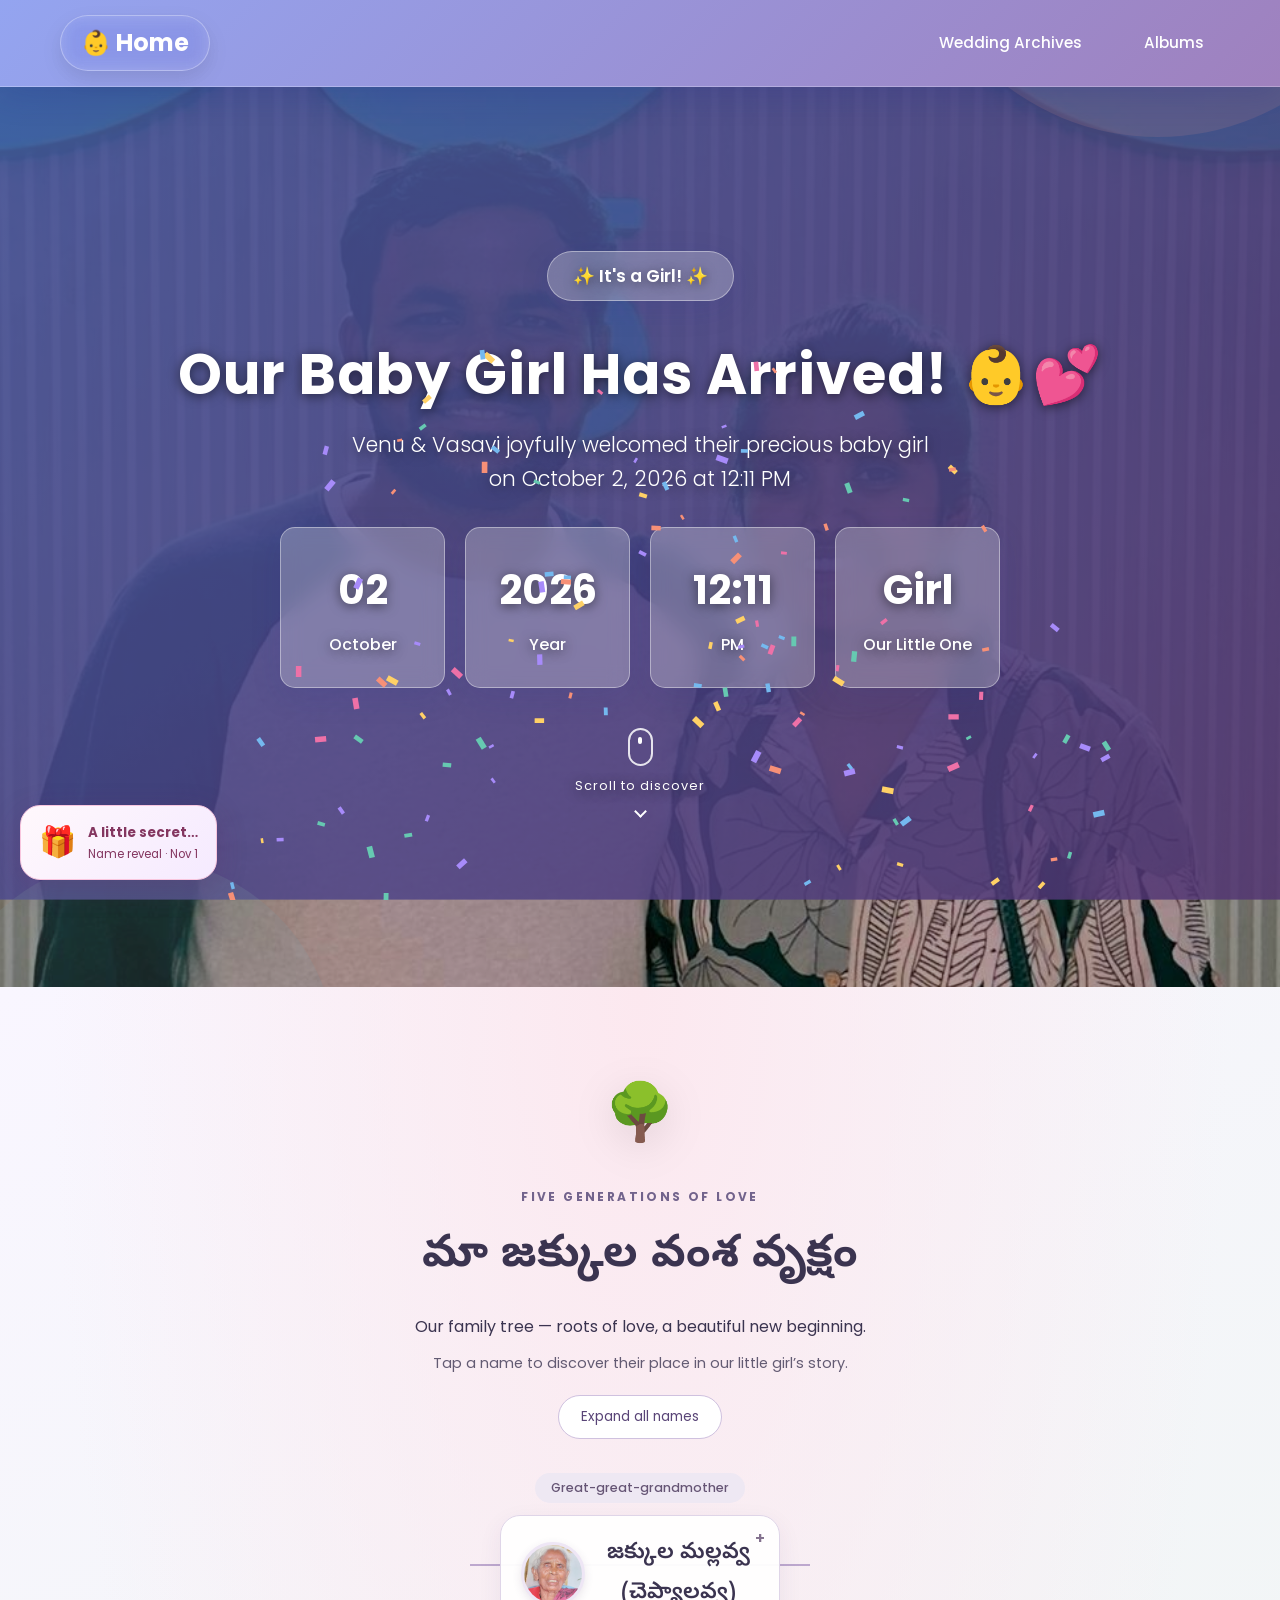
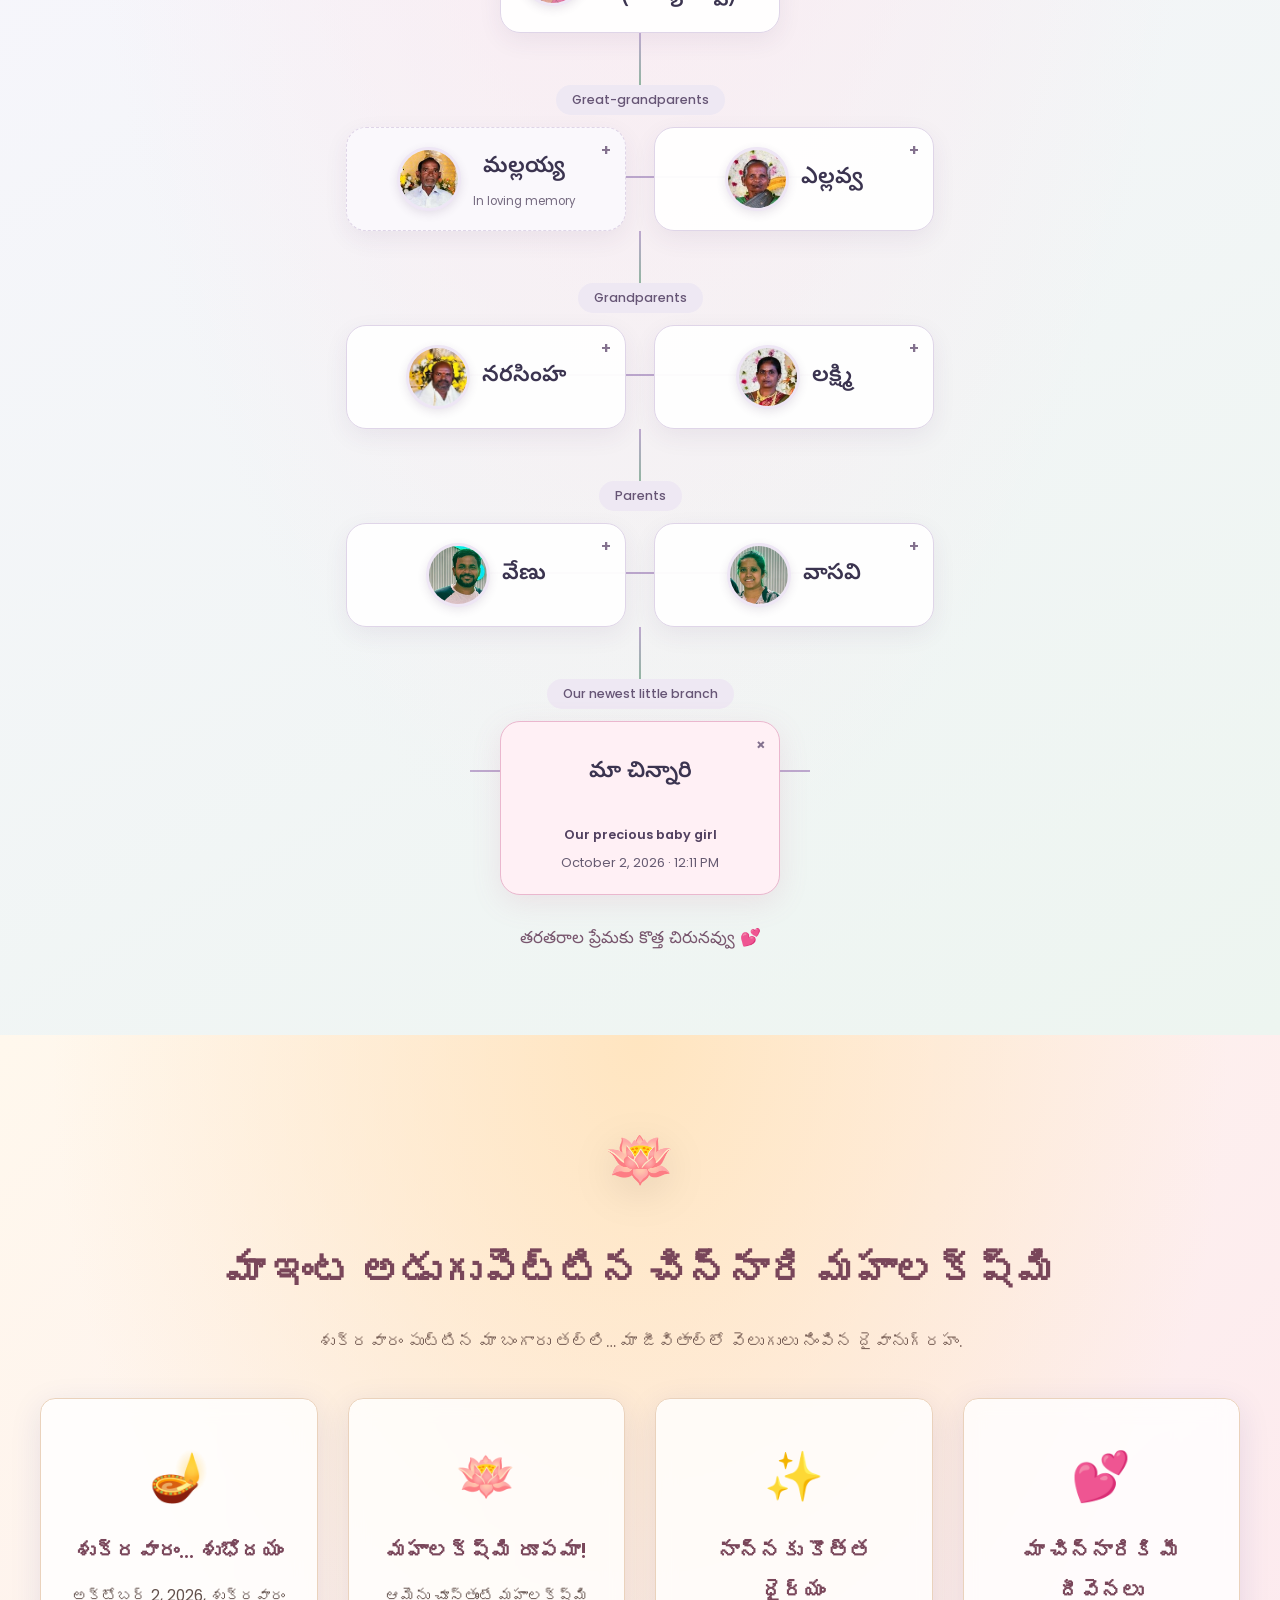
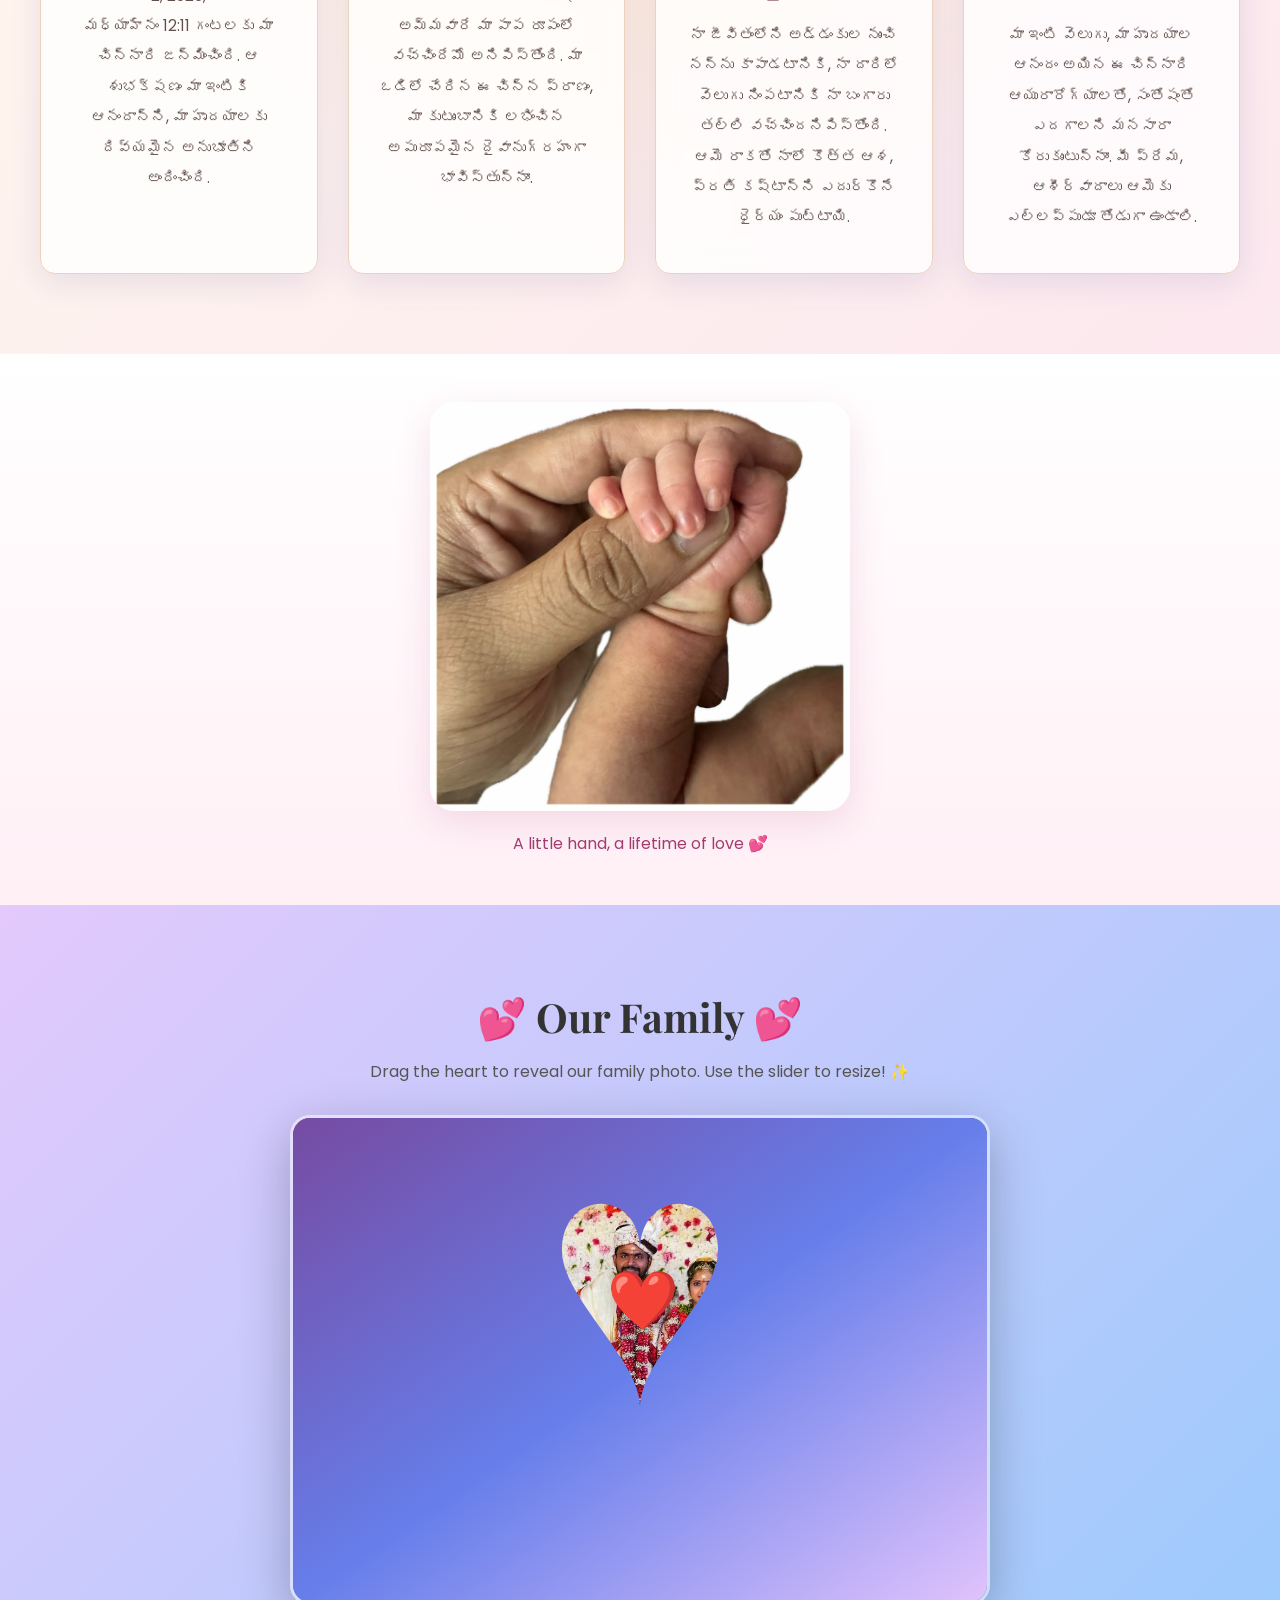
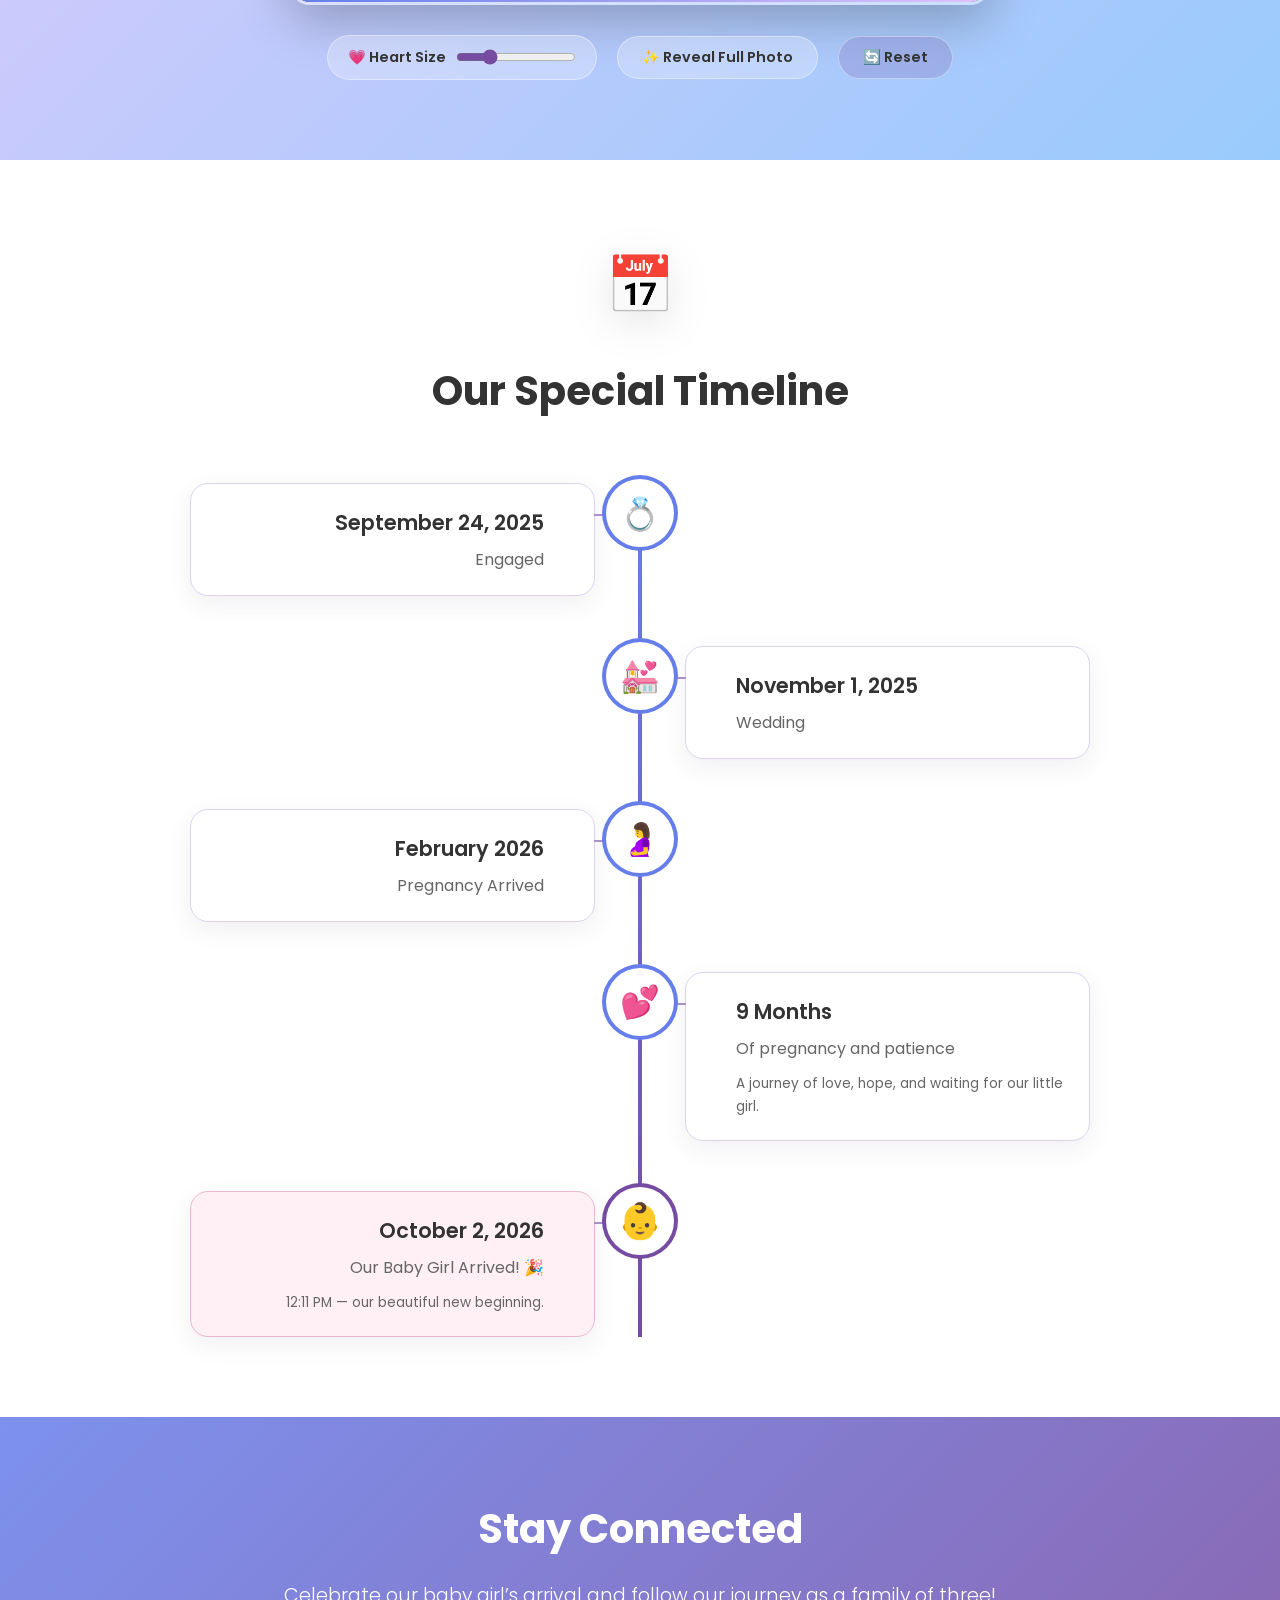
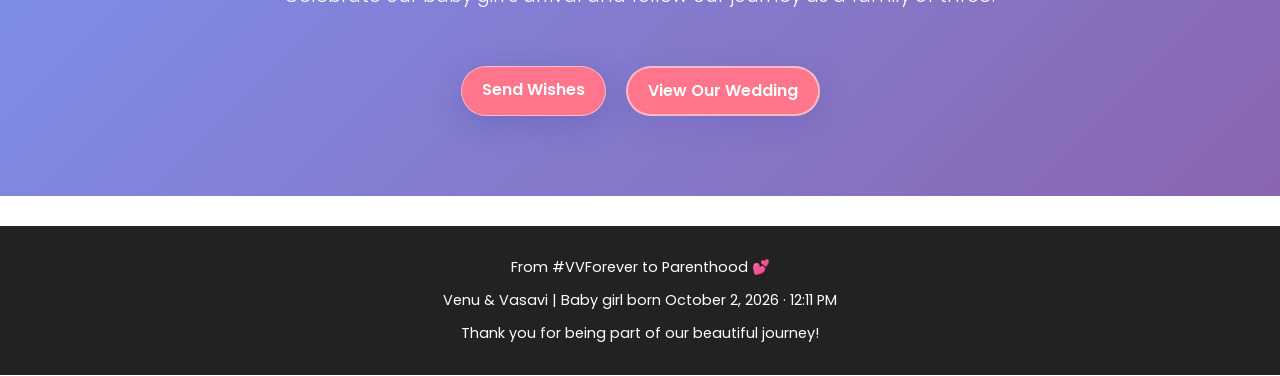
==== commit 1a2a0424: "name reveal" ====
--- a/index.html
+++ b/index.html
@@ -369,6 +369,26 @@
   </div>
   <canvas class="celebration-canvas" id="celebrationCanvas" aria-hidden="true" hidden></canvas>
   <p class="celebration-status" id="celebrationStatus" role="status"></p>
+  <button class="name-reveal-launcher" id="nameRevealLauncher" type="button" aria-haspopup="dialog" aria-controls="nameRevealDialog">
+    <span class="name-reveal-gift" aria-hidden="true">🎁</span>
+    <span><strong>A little secret…</strong><small>Name reveal · Nov 1</small></span>
+  </button>
+
+  <dialog class="name-reveal-dialog" id="nameRevealDialog" aria-labelledby="nameRevealTitle" aria-describedby="nameRevealDescription">
+    <button class="name-reveal-close" type="button" aria-label="Close name reveal timeline" autofocus>×</button>
+    <div class="name-reveal-dialog-gift" aria-hidden="true">🎀</div>
+    <p class="name-reveal-eyebrow">ONE LITTLE GIRL. ONE BEAUTIFUL SECRET.</p>
+    <h2 id="nameRevealTitle">Her name is worth the wait 💕</h2>
+    <p id="nameRevealDescription">Our first wedding anniversary comes with the sweetest surprise: our baby girl’s name!</p>
+    <div class="name-reveal-countdown"><strong id="nameRevealDays">24</strong><span id="nameRevealCountdownLabel">days until her name reveal</span></div>
+    <ol class="name-reveal-timeline" aria-label="Baby name reveal timeline">
+      <li><span aria-hidden="true">👶</span><div><time datetime="2026-10-02">October 2, 2026</time><h3>Our little girl arrived</h3><p>Our hearts found a whole new kind of love.</p></div></li>
+      <li><span aria-hidden="true">🤫</span><div><p class="name-reveal-timeline-date">Until our anniversary</p><h3>A little mystery to cherish</h3><p>Keep your guesses ready, family! Her name stays our sweet little secret.</p></div></li>
+      <li><span aria-hidden="true">🎉</span><div><time datetime="2026-11-01">November 1, 2026</time><h3>Our anniversary. Her name reveal.</h3><p>One year of marriage, a lifetime of love, and a beautiful name to share.</p></div></li>
+    </ol>
+    <p class="name-reveal-footer">A tiny name. A big celebration. Save the date! ✨</p>
+  </dialog>
+  <script src="name-reveal.js"></script>
   <script src="celebration.js"></script>
 </body>
 </html>
--- a/style.css
+++ b/style.css
@@ -3,6 +3,87 @@
   padding: 0;
   box-sizing: border-box;
   font-family: 'Poppins', sans-serif;
+}
+
+.name-reveal-launcher {
+  position: fixed;
+  bottom: max(20px, env(safe-area-inset-bottom));
+  left: 20px;
+  z-index: 1003;
+  display: flex;
+  align-items: center;
+  gap: 12px;
+  padding: 14px 18px;
+  border: 1px solid #f8c6de;
+  border-radius: 20px;
+  background: linear-gradient(135deg, #fff8fc, #f5eaff);
+  color: #843660;
+  box-shadow: 0 8px 30px rgba(106, 39, 99, .22);
+  cursor: pointer;
+  text-align: left;
+}
+.name-reveal-launcher strong, .name-reveal-launcher small { display: block; }
+.name-reveal-launcher small { margin-top: 3px; font-size: .72rem; }
+.name-reveal-gift { font-size: 30px; animation: reveal-gift 3s ease-in-out infinite; }
+@keyframes reveal-gift {
+  0%, 70%, 100% { transform: rotate(0); }
+  76% { transform: rotate(-10deg); }
+  84% { transform: rotate(10deg); }
+  92% { transform: rotate(-5deg); }
+}
+.name-reveal-launcher:focus-visible, .name-reveal-close:focus-visible { outline: 3px solid #9450b0; outline-offset: 4px; }
+body.name-reveal-open { overflow: hidden; }
+.name-reveal-dialog {
+  position: fixed;
+  inset: 0;
+  margin: auto;
+  width: min(560px, calc(100% - 32px));
+  max-height: calc(100dvh - 40px);
+  overflow-y: auto;
+  padding: 36px 28px;
+  border: 1px solid #f4c8df;
+  border-radius: 28px;
+  background: linear-gradient(150deg, #fff9fc, #f5edff);
+  color: #56364e;
+  text-align: center;
+  box-shadow: 0 24px 90px rgba(40, 16, 52, .25);
+}
+.name-reveal-dialog::backdrop { background: rgba(34, 18, 45, .6); backdrop-filter: blur(5px); }
+.name-reveal-close {
+  position: absolute;
+  top: 12px;
+  right: 12px;
+  width: 40px;
+  height: 40px;
+  border: 0;
+  border-radius: 50%;
+  background: #f4e2ee;
+  color: #843660;
+  font-size: 26px;
+  cursor: pointer;
+}
+.name-reveal-dialog-gift { font-size: 44px; }
+.name-reveal-eyebrow { font-size: .65rem; letter-spacing: 1.5px; margin: 12px 0; color: #96567b; }
+.name-reveal-dialog h2 { font-family: 'Playfair Display', serif; font-size: 2rem; line-height: 1.25; margin-bottom: 16px; }
+#nameRevealDescription { font-size: .9rem; }
+.name-reveal-countdown { margin: 24px 0; padding: 16px; background: white; border-radius: 18px; }
+.name-reveal-countdown strong { display: block; font-size: 2.8rem; line-height: 1.2; color: #ad487e; }
+.name-reveal-countdown span { font-size: .8rem; }
+.name-reveal-timeline { list-style: none; text-align: left; }
+.name-reveal-timeline li { display: flex; gap: 14px; padding-bottom: 22px; }
+.name-reveal-timeline li > span { display: grid; place-items: center; flex: 0 0 36px; height: 36px; background: white; border-radius: 50%; }
+.name-reveal-timeline time, .name-reveal-timeline-date { font-size: .75rem; color: #96567b; }
+.name-reveal-timeline h3 { font-size: .95rem; margin: 4px 0; }
+.name-reveal-timeline li div > p:last-child { font-size: .8rem; color: #77596d; }
+.name-reveal-footer { font-size: .8rem; color: #96567b; }
+@media (max-width: 480px) {
+  .name-reveal-launcher { left: 12px; padding: 10px 12px; gap: 8px; }
+  .name-reveal-launcher strong { font-size: .8rem; }
+  .name-reveal-gift { font-size: 25px; }
+  .name-reveal-dialog { padding: 36px 20px 24px; }
+}
+@media (prefers-reduced-motion: reduce) {
+  .name-reveal-gift { animation: none; }
 }
 
 body {
